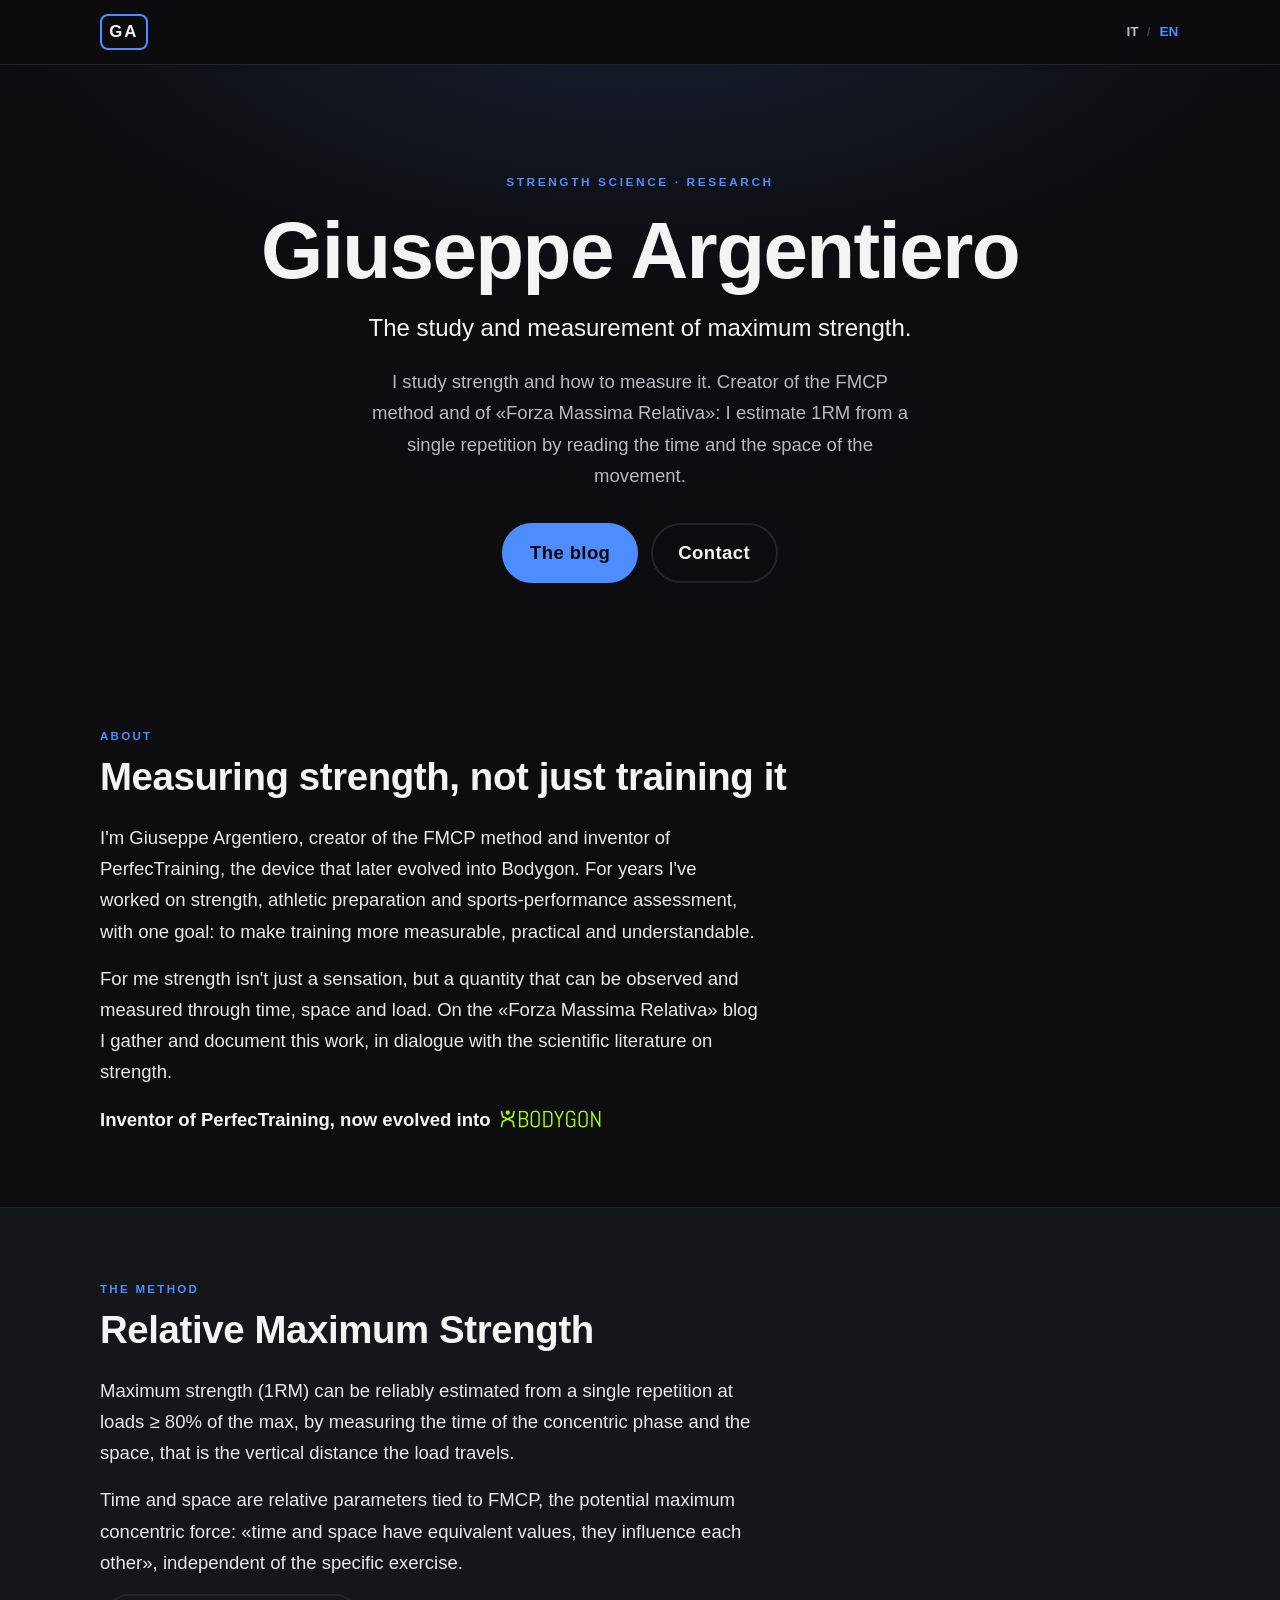
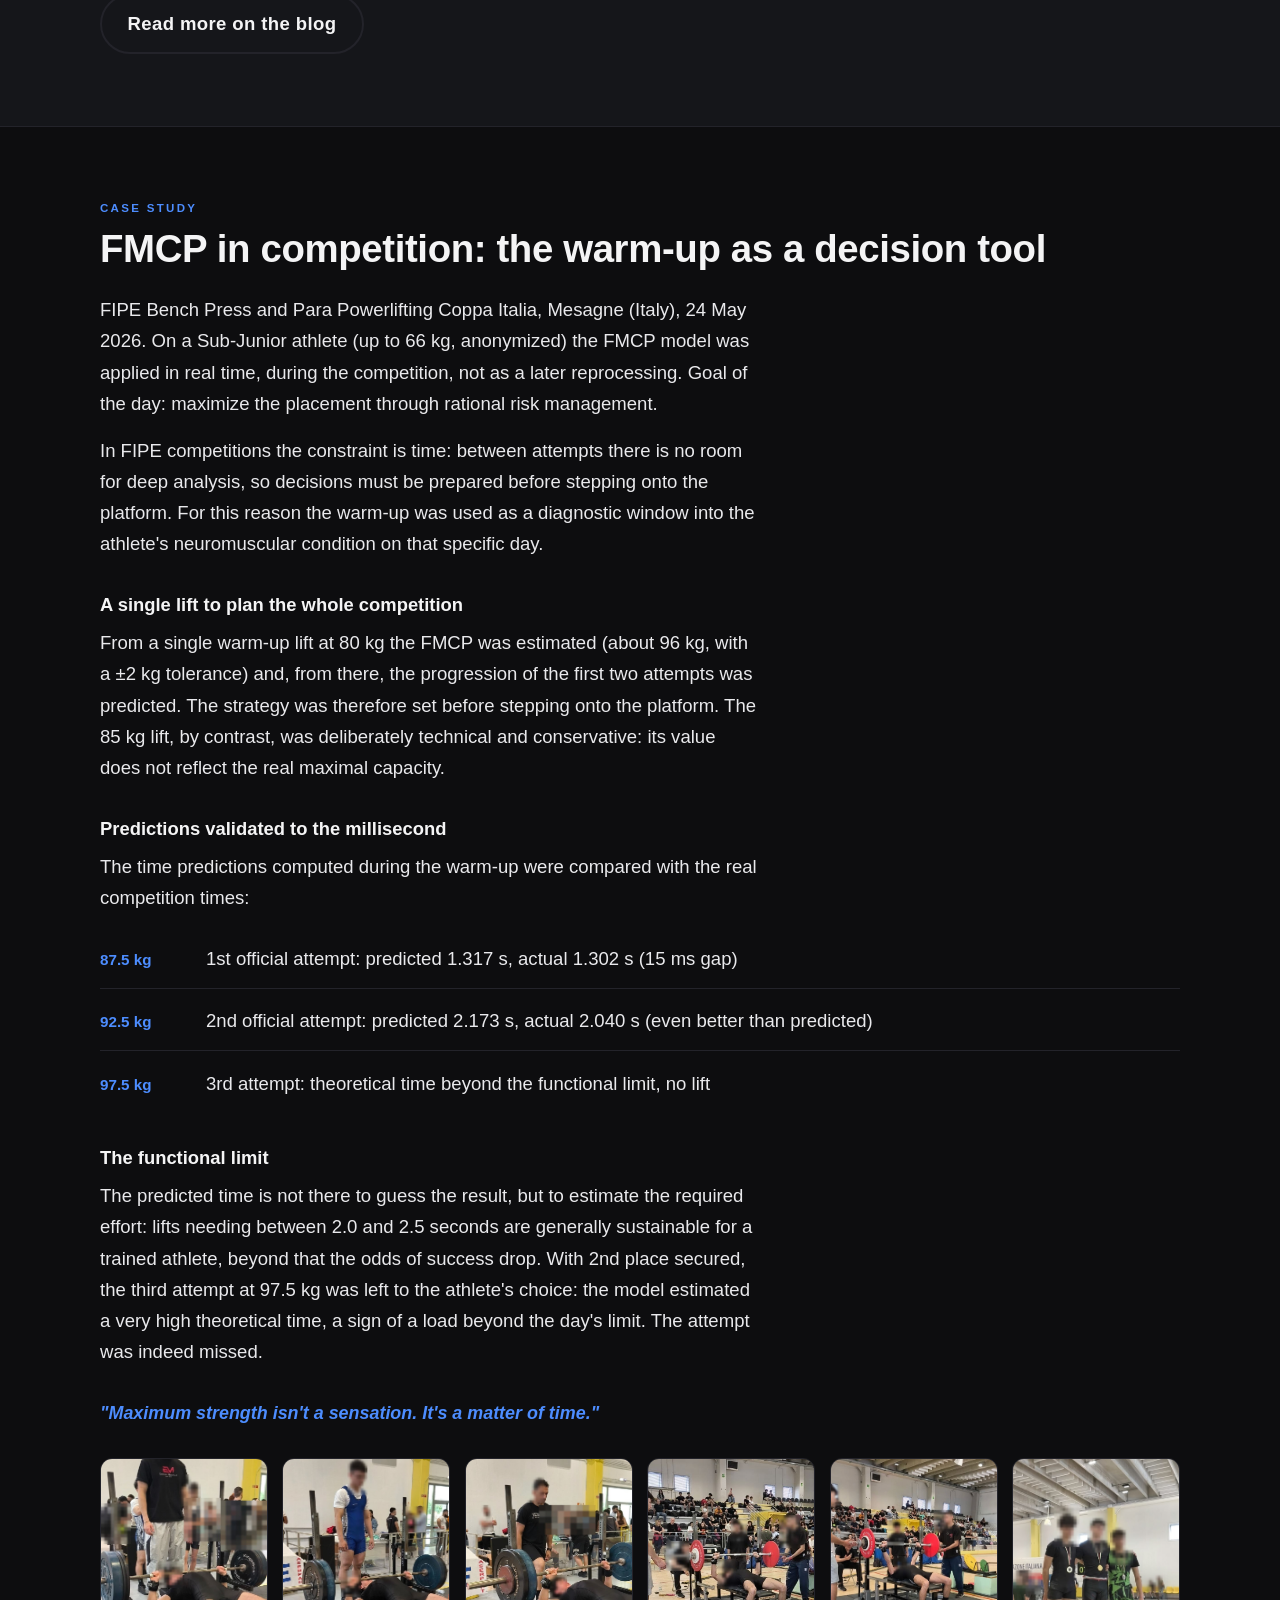
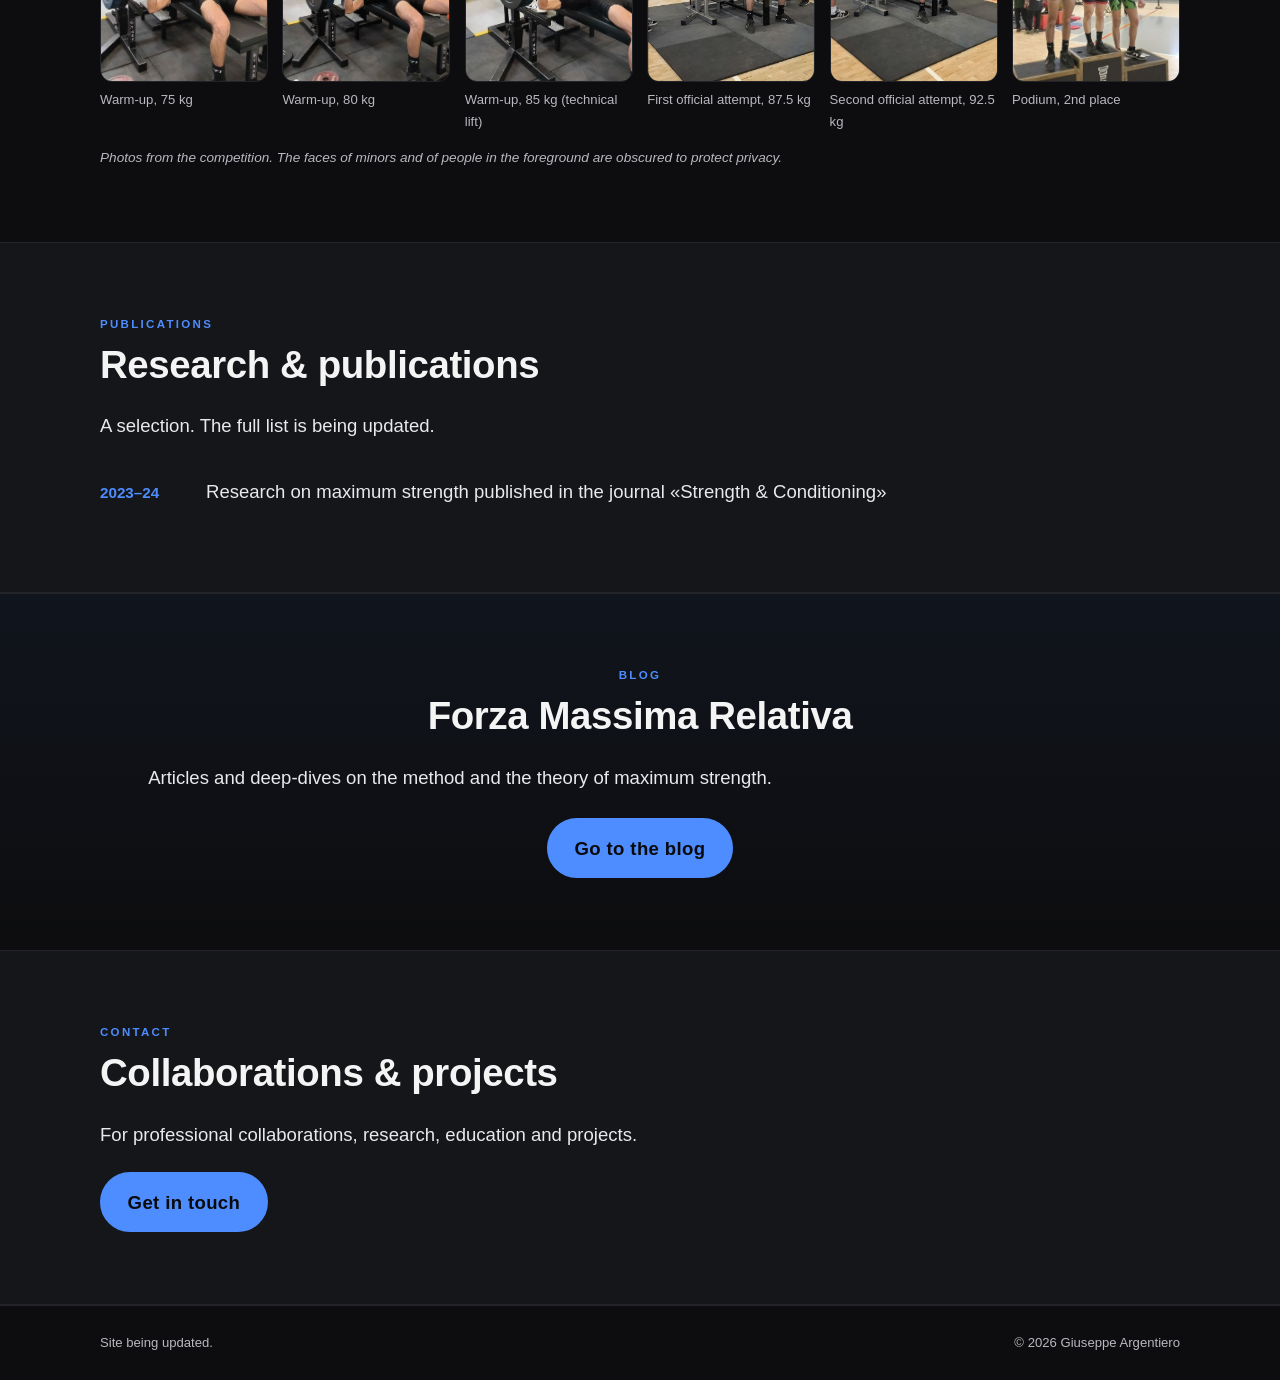
==== index.html @ f00acc61 "Case study: expand text and add full 6-photo gallery (faces blurred)" ====
<!doctype html>
<html lang="it">
  <head>
    <meta charset="utf-8" />
    <meta name="viewport" content="width=device-width, initial-scale=1" />

    <!-- TODO(launch): remove this noindex once the content is final. -->
    <meta name="robots" content="noindex" />

    <title>Giuseppe Argentiero</title>
    <meta name="description" content="" data-i18n-meta="seo.description" />

    <link rel="alternate" hreflang="it" href="./?lang=it" />
    <link rel="alternate" hreflang="en" href="./?lang=en" />
    <link rel="alternate" hreflang="x-default" href="./" />

    <link rel="icon" type="image/svg+xml" href="./favicon.svg" />

    <meta property="og:type" content="website" />
    <meta property="og:title" content="Giuseppe Argentiero" />
    <meta property="og:description" content="" data-i18n-meta="seo.description" />

    <link rel="stylesheet" href="./assets/css/styles.css" />
  </head>
  <body>
    <header class="nav">
      <a class="brand" href="#top" aria-label="Giuseppe Argentiero">GA</a>
      <nav class="lang" aria-label="Language switch">
        <button type="button" data-lang="it">IT</button>
        <span class="lang-sep" aria-hidden="true">/</span>
        <button type="button" data-lang="en">EN</button>
      </nav>
    </header>

    <main id="top">
      <!-- HERO -->
      <section class="hero">
        <p class="eyebrow" data-i18n="hero.eyebrow"></p>
        <h1 class="hero-name" data-i18n="hero.name"></h1>
        <p class="hero-tagline" data-i18n="hero.tagline"></p>
        <p class="hero-intro" data-i18n="hero.intro"></p>
        <div class="cta-row">
          <a class="btn btn-primary" data-link="blog" data-i18n="hero.ctaBlog" href="#" target="_blank" rel="noopener noreferrer"></a>
          <a class="btn btn-ghost" href="#contact" data-i18n="hero.ctaContact"></a>
        </div>
      </section>

      <!-- ABOUT -->
      <section class="section" id="about">
        <p class="kicker" data-i18n="about.kicker"></p>
        <h2 class="section-title" data-i18n="about.title"></h2>
        <div class="about-text">
          <p data-i18n="about.p1"></p>
          <p data-i18n="about.p2"></p>
        </div>
        <p class="about-note">
          <span data-i18n="about.bodygonLink"></span>
          <a class="hl-logo" data-link="bodygon" href="#" target="_blank" rel="noopener noreferrer" aria-label="Bodygon">
            <img src="./assets/img/bodygon-logo.svg" alt="Bodygon" loading="lazy" />
          </a>
        </p>
      </section>

      <!-- METHOD -->
      <section class="section section-alt" id="method">
        <p class="kicker" data-i18n="method.kicker"></p>
        <h2 class="section-title" data-i18n="method.title"></h2>
        <div class="about-text">
          <p data-i18n="method.p1"></p>
          <p data-i18n="method.p2"></p>
        </div>
        <a class="btn btn-ghost" data-link="blog" data-i18n="method.cta" href="#" target="_blank" rel="noopener noreferrer"></a>
      </section>

      <!-- CASE STUDY -->
      <section class="section" id="case">
        <p class="kicker" data-i18n="case.kicker"></p>
        <h2 class="section-title" data-i18n="case.title"></h2>
        <div class="about-text">
          <p data-i18n="case.p1"></p>
          <p data-i18n="case.p2"></p>
        </div>

        <h3 class="case-h" data-i18n="case.h1"></h3>
        <div class="about-text"><p data-i18n="case.p3"></p></div>

        <h3 class="case-h" data-i18n="case.h2"></h3>
        <div class="about-text"><p data-i18n="case.p4"></p></div>
        <ul class="edu-list" id="case-list"></ul>

        <h3 class="case-h" data-i18n="case.h3"></h3>
        <div class="about-text"><p data-i18n="case.p5"></p></div>

        <p class="case-tagline" data-i18n="case.tagline"></p>

        <div class="case-gallery" id="case-gallery"></div>
        <p class="case-photonote" data-i18n="case.photoNote"></p>
      </section>

      <!-- PUBLICATIONS (hidden until items exist) -->
      <section class="section section-alt" id="publications">
        <p class="kicker" data-i18n="publications.kicker"></p>
        <h2 class="section-title" data-i18n="publications.title"></h2>
        <p class="books-intro" data-i18n="publications.intro"></p>
        <ul class="edu-list" id="publications-list"></ul>
      </section>

      <!-- BLOG -->
      <section class="section book-band" id="blog">
        <p class="kicker" data-i18n="blog.kicker"></p>
        <h2 class="section-title" data-i18n="blog.title"></h2>
        <p class="book-text" data-i18n="blog.text"></p>
        <a class="btn btn-primary" data-link="blog" data-i18n="blog.cta" href="#" target="_blank" rel="noopener noreferrer"></a>
      </section>

      <!-- CONTACT -->
      <section class="section section-alt" id="contact">
        <p class="kicker" data-i18n="contact.kicker"></p>
        <h2 class="section-title" data-i18n="contact.title"></h2>
        <p class="contact-text" data-i18n="contact.text"></p>
        <a class="btn btn-primary" id="contact-email" href="#" data-i18n="contact.emailLabel"></a>
      </section>
    </main>

    <footer class="footer">
      <span class="footer-note" data-i18n="footer.note"></span>
      <span class="footer-copy">© <span id="year"></span> Giuseppe Argentiero</span>
    </footer>

    <script src="./assets/js/content.js"></script>
    <script src="./assets/js/main.js"></script>
  </body>
</html>
---- assets/css/styles.css ----
/* Giuseppe Argentiero — one-page site.
   Dark "strength science" theme + azure accent (#4d8dff). System fonts (no external calls). */

:root {
  --bg: #0d0d0f;
  --bg-soft: #15161a;
  --fg: #f4f4f5;
  --muted: #b8b8c0;
  --line: #23232a;
  --accent: #4d8dff; /* azure */
  --accent-fg: #0a0a0c; /* dark text on the accent (readable) */
  --accent-dim: #3a78e6;
  --maxw: 1080px;
  /* One shared horizontal gutter so every full-width block (nav, sections,
     footer) lines its content up on the same left/right edge. */
  --gutter: max(clamp(1rem, 5vw, 3rem), calc((100% - var(--maxw)) / 2));
  --font: -apple-system, BlinkMacSystemFont, "Segoe UI", Roboto, Helvetica, Arial, sans-serif;
}

* { box-sizing: border-box; }
html { scroll-behavior: smooth; }
html, body { margin: 0; padding: 0; }

body {
  background: var(--bg);
  color: var(--fg);
  font-family: var(--font);
  font-size: clamp(1.04rem, 1rem + 0.2vw, 1.16rem);
  line-height: 1.68;
  -webkit-font-smoothing: antialiased;
}

img, video { max-width: 100%; height: auto; display: block; }
a { color: inherit; }

/* ---- Nav ---- */
.nav {
  position: sticky;
  top: 0;
  z-index: 10;
  display: flex;
  align-items: center;
  justify-content: space-between;
  padding: 0.9rem var(--gutter);
  background: rgba(13, 13, 15, 0.8);
  backdrop-filter: blur(8px);
  border-bottom: 1px solid var(--line);
}
.brand {
  font-weight: 800;
  letter-spacing: 0.12em;
  font-size: 1.05rem;
  text-decoration: none;
  border: 2px solid var(--accent);
  border-radius: 8px;
  padding: 0.1rem 0.45rem;
}
.lang { display: flex; align-items: center; gap: 0.4rem; font-size: 0.85rem; font-weight: 700; letter-spacing: 0.08em; }
.lang button { background: none; border: none; color: var(--muted); cursor: pointer; font: inherit; padding: 0.2rem 0.1rem; transition: color 0.15s ease; }
.lang button:hover { color: var(--fg); }
.lang button.is-active { color: var(--accent); }
.lang-sep { color: #3a3a42; }

/* ---- Hero ---- */
.hero {
  padding: clamp(3rem, 12vh, 7rem) var(--gutter) clamp(2.5rem, 8vh, 5rem);
  text-align: center;
  background:
    radial-gradient(1100px 520px at 50% -15%, rgba(77, 141, 255, 0.14), transparent 60%);
}
.hero-portrait {
  width: clamp(120px, 18vw, 168px);
  aspect-ratio: 1 / 1;
  border-radius: 50%;
  object-fit: cover;
  object-position: center top;
  border: 3px solid var(--accent);
  margin: 0 auto 1.6rem;
  display: block;
  box-shadow: 0 10px 30px rgba(0, 0, 0, 0.5);
}

.eyebrow {
  text-transform: uppercase;
  letter-spacing: 0.22em;
  font-size: 0.74rem;
  font-weight: 700;
  color: var(--accent);
  margin: 0 0 1rem;
}
.hero-name {
  /* NOTE: not uppercase — the name must read "Giuseppe Argentiero". */
  font-size: clamp(2.4rem, 8vw, 5rem);
  line-height: 1.04;
  letter-spacing: -0.02em;
  font-weight: 800;
  margin: 0;
}
.hero-tagline { font-size: clamp(1.1rem, 2.6vw, 1.5rem); margin: 1rem 0 0; }
.hero-intro { color: var(--muted); max-width: 52ch; margin: 1.1rem auto 0; }

/* ---- Buttons ---- */
.cta-row { margin-top: 2rem; display: flex; gap: 0.8rem; justify-content: center; flex-wrap: wrap; }
.btn {
  display: inline-block;
  text-decoration: none;
  font-weight: 700;
  letter-spacing: 0.02em;
  padding: 0.78rem 1.6rem;
  border-radius: 999px;
  transition: transform 0.12s ease, background 0.15s ease, border-color 0.15s ease, color 0.15s ease;
}
.btn:active { transform: translateY(1px); }
.btn-primary { background: var(--accent); color: var(--accent-fg); border: 2px solid var(--accent); }
.btn-primary:hover { background: var(--accent-dim); border-color: var(--accent-dim); }
.btn-ghost { border: 2px solid var(--line); color: var(--fg); }
.btn-ghost:hover { border-color: var(--accent); color: var(--accent); }

/* ---- Sections ---- */
.section {
  padding: clamp(2.5rem, 8vh, 5rem) var(--gutter);
}
.section-alt { background: var(--bg-soft); border-top: 1px solid var(--line); border-bottom: 1px solid var(--line); }
.kicker { text-transform: uppercase; letter-spacing: 0.2em; font-size: 0.72rem; font-weight: 700; color: var(--accent); margin: 0 0 0.6rem; }
.section-title { font-size: clamp(1.6rem, 4vw, 2.4rem); line-height: 1.1; margin: 0 0 1.5rem; font-weight: 800; letter-spacing: -0.01em; }

/* Text blocks (about, method) */
.about-text { max-width: 64ch; }
.about-text p { margin: 0 0 1rem; color: #e9e9ec; }
.about-note { margin: 0.9rem 0 0; display: flex; flex-wrap: wrap; align-items: center; gap: 0.55rem; font-weight: 700; }
.hl-logo { display: inline-flex; align-items: center; line-height: 0; transition: transform 0.15s ease; }
.hl-logo:hover { transform: translateY(-1px); }
.hl-logo img { height: 20px; width: auto; display: block; }

/* Cards (reserved for future sections) */
.cards { display: grid; grid-template-columns: repeat(auto-fit, minmax(220px, 1fr)); gap: 1rem; }
.card { background: var(--bg); border: 1px solid var(--line); border-radius: 14px; padding: 1.3rem; transition: border-color 0.15s ease, transform 0.15s ease; }
.card:hover { border-color: var(--accent); transform: translateY(-2px); }
.card h3 { margin: 0 0 0.5rem; font-size: 1.05rem; }
.card p { margin: 0; color: #d2d2d8; font-size: 1rem; }

/* Blog band */
.book-band { max-width: none; background: linear-gradient(180deg, rgba(77,141,255,0.06), transparent); border-top: 1px solid var(--line); text-align: center; }
.book-band > * { max-width: 720px; margin-left: auto; margin-right: auto; }
.book-text { color: #e9e9ec; margin: 0 0 1.6rem; }

/* Education / publications timeline */
.edu-list { list-style: none; margin: 0; padding: 0; display: grid; gap: 0.2rem; }
.edu-list li { display: grid; grid-template-columns: 90px 1fr; gap: 1rem; align-items: baseline; padding: 0.85rem 0; border-bottom: 1px solid var(--line); }
.edu-list li:last-child { border-bottom: none; }
.edu-year { color: var(--accent); font-weight: 800; font-size: 0.95rem; }
.edu-label { color: #e9e9ec; }
@media (max-width: 520px) {
  .edu-list li { grid-template-columns: 1fr; gap: 0.15rem; }
}

/* Bullet list (reserved) */
.bullet-list { list-style: none; margin: 0; padding: 0; display: grid; gap: 0.7rem; max-width: 760px; }
.bullet-list li { position: relative; padding-left: 1.4rem; color: #e9e9ec; }
.bullet-list li::before { content: ""; position: absolute; left: 0; top: 0.62em; width: 8px; height: 8px; border-radius: 2px; background: var(--accent); }

/* Chips (reserved) */
.chip-list { list-style: none; margin: 0; padding: 0; display: flex; flex-wrap: wrap; gap: 0.6rem; }
.chip-list li { background: var(--bg); border: 1px solid var(--line); border-radius: 999px; padding: 0.5rem 1.1rem; font-weight: 600; font-size: 0.95rem; }

.books-intro { color: #e9e9ec; margin: 0 0 1.3rem; }

/* Case-study headings, tagline, gallery */
.case-h { font-size: 1.15rem; font-weight: 800; margin: 1.9rem 0 0.4rem; color: var(--fg); }
.case-tagline { margin: 1.9rem 0 0; font-size: 1.12rem; font-weight: 700; font-style: italic; color: var(--accent); }
#case-list { margin-top: 0.6rem; }
.case-gallery { margin: 1.9rem 0 0; display: grid; grid-template-columns: repeat(auto-fill, minmax(150px, 1fr)); gap: 0.9rem; }
.case-gallery figure { margin: 0; }
.case-gallery img { width: 100%; aspect-ratio: 3 / 4; object-fit: cover; border-radius: 12px; border: 1px solid var(--line); background: #000; }
.case-gallery figcaption { color: var(--muted); font-size: 0.82rem; margin-top: 0.4rem; }
.case-photonote { color: var(--muted); font-size: 0.85rem; font-style: italic; margin: 0.9rem 0 0; }

/* Inline highlight link */
.hl-link { color: var(--accent); text-decoration: none; font-weight: 700; white-space: nowrap; }
.hl-link:hover { text-decoration: underline; }

/* Contact */
.contact-text { color: #e9e9ec; margin: 0 0 1.4rem; }
.contact-where { color: var(--muted); margin: 0 0 1.4rem; }

/* Footer */
.footer {
  display: flex; align-items: center; justify-content: space-between; gap: 0.5rem 1.5rem; flex-wrap: wrap;
  padding: 1.6rem var(--gutter);
  color: var(--muted); font-size: 0.82rem; border-top: 1px solid var(--line);
}
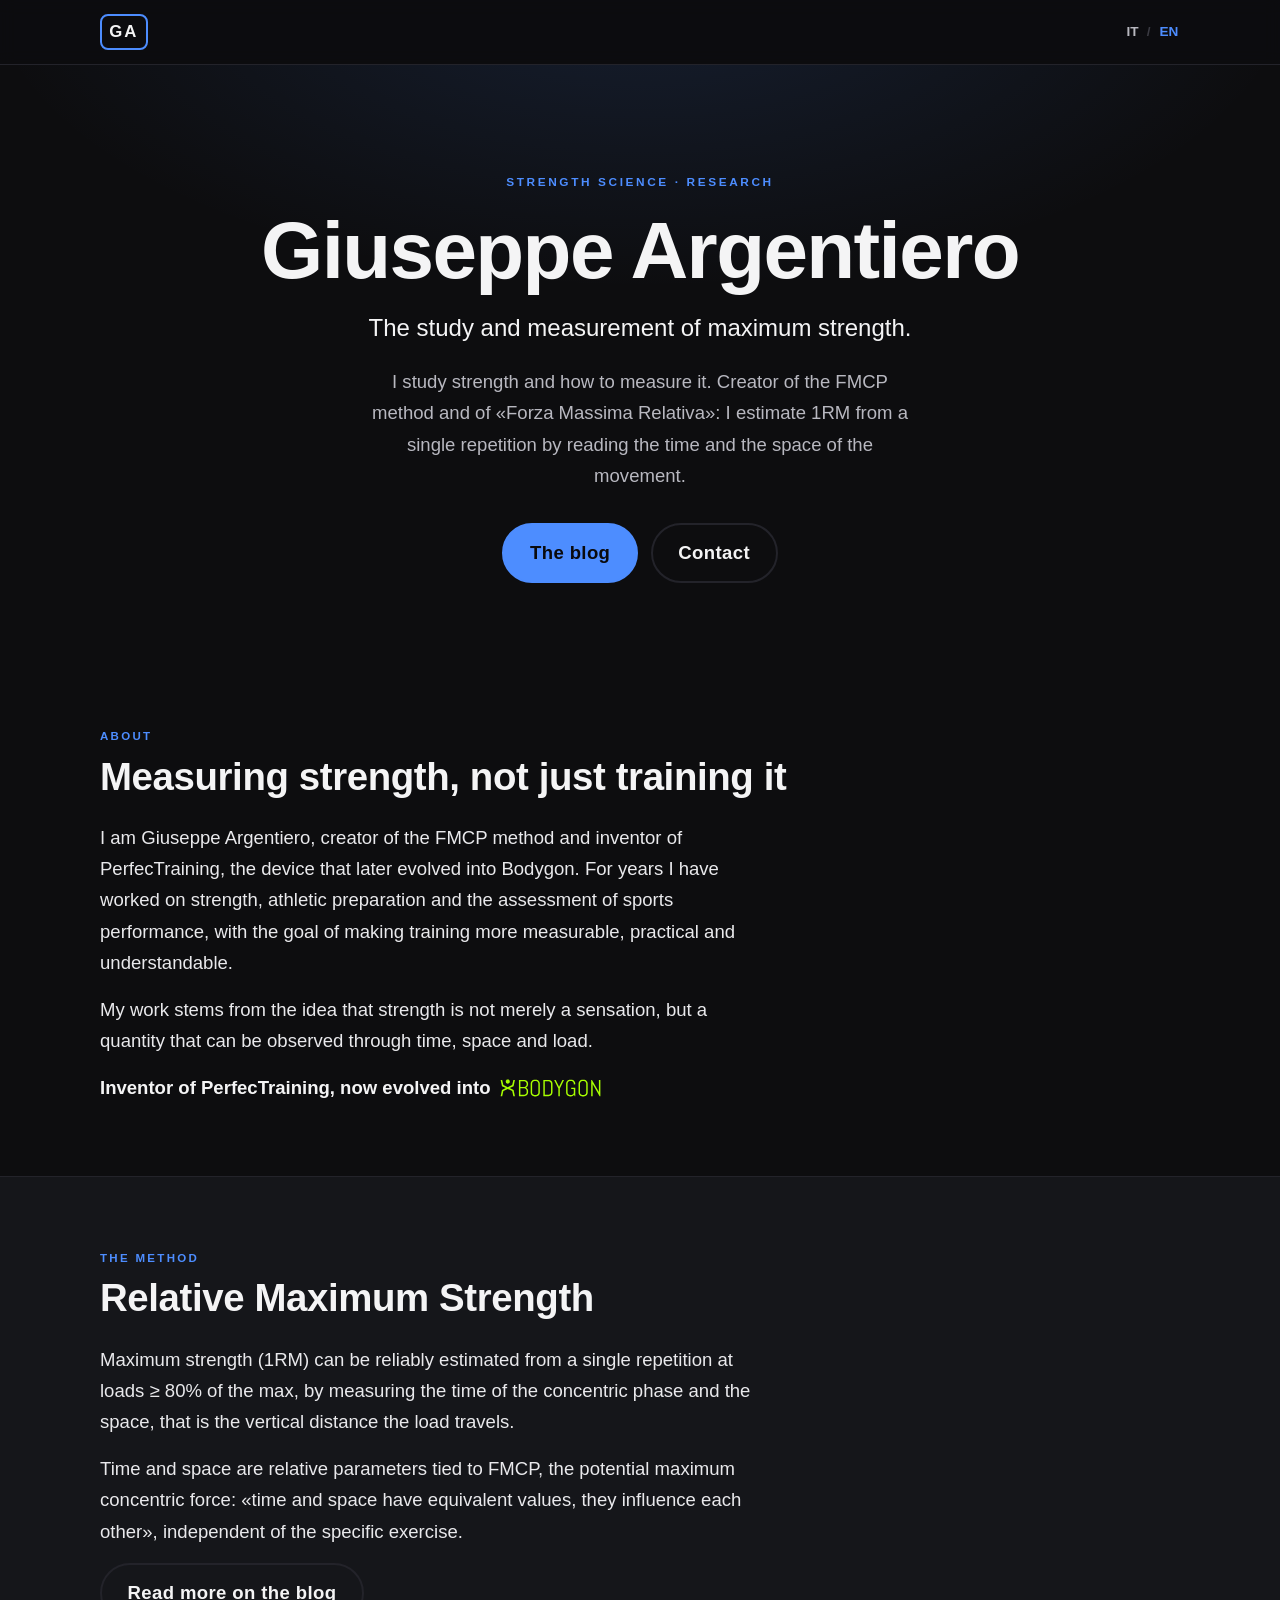
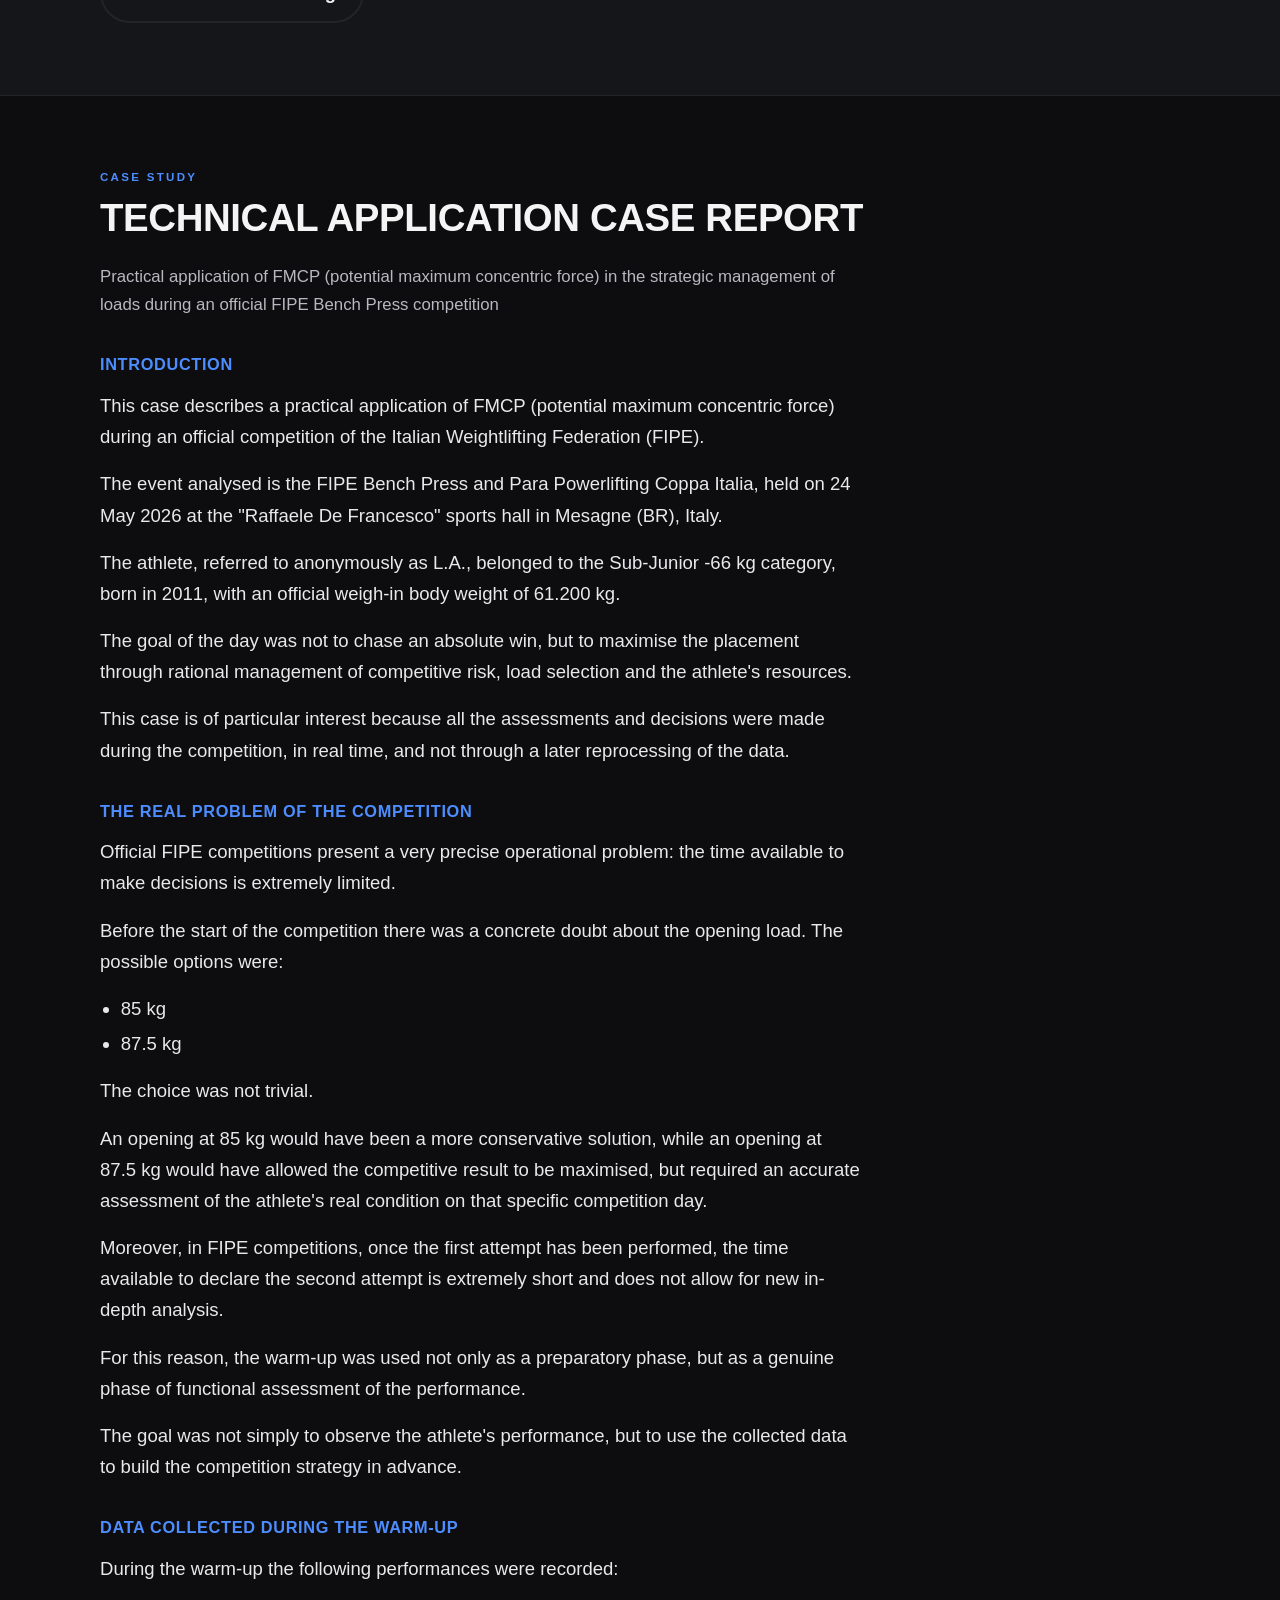
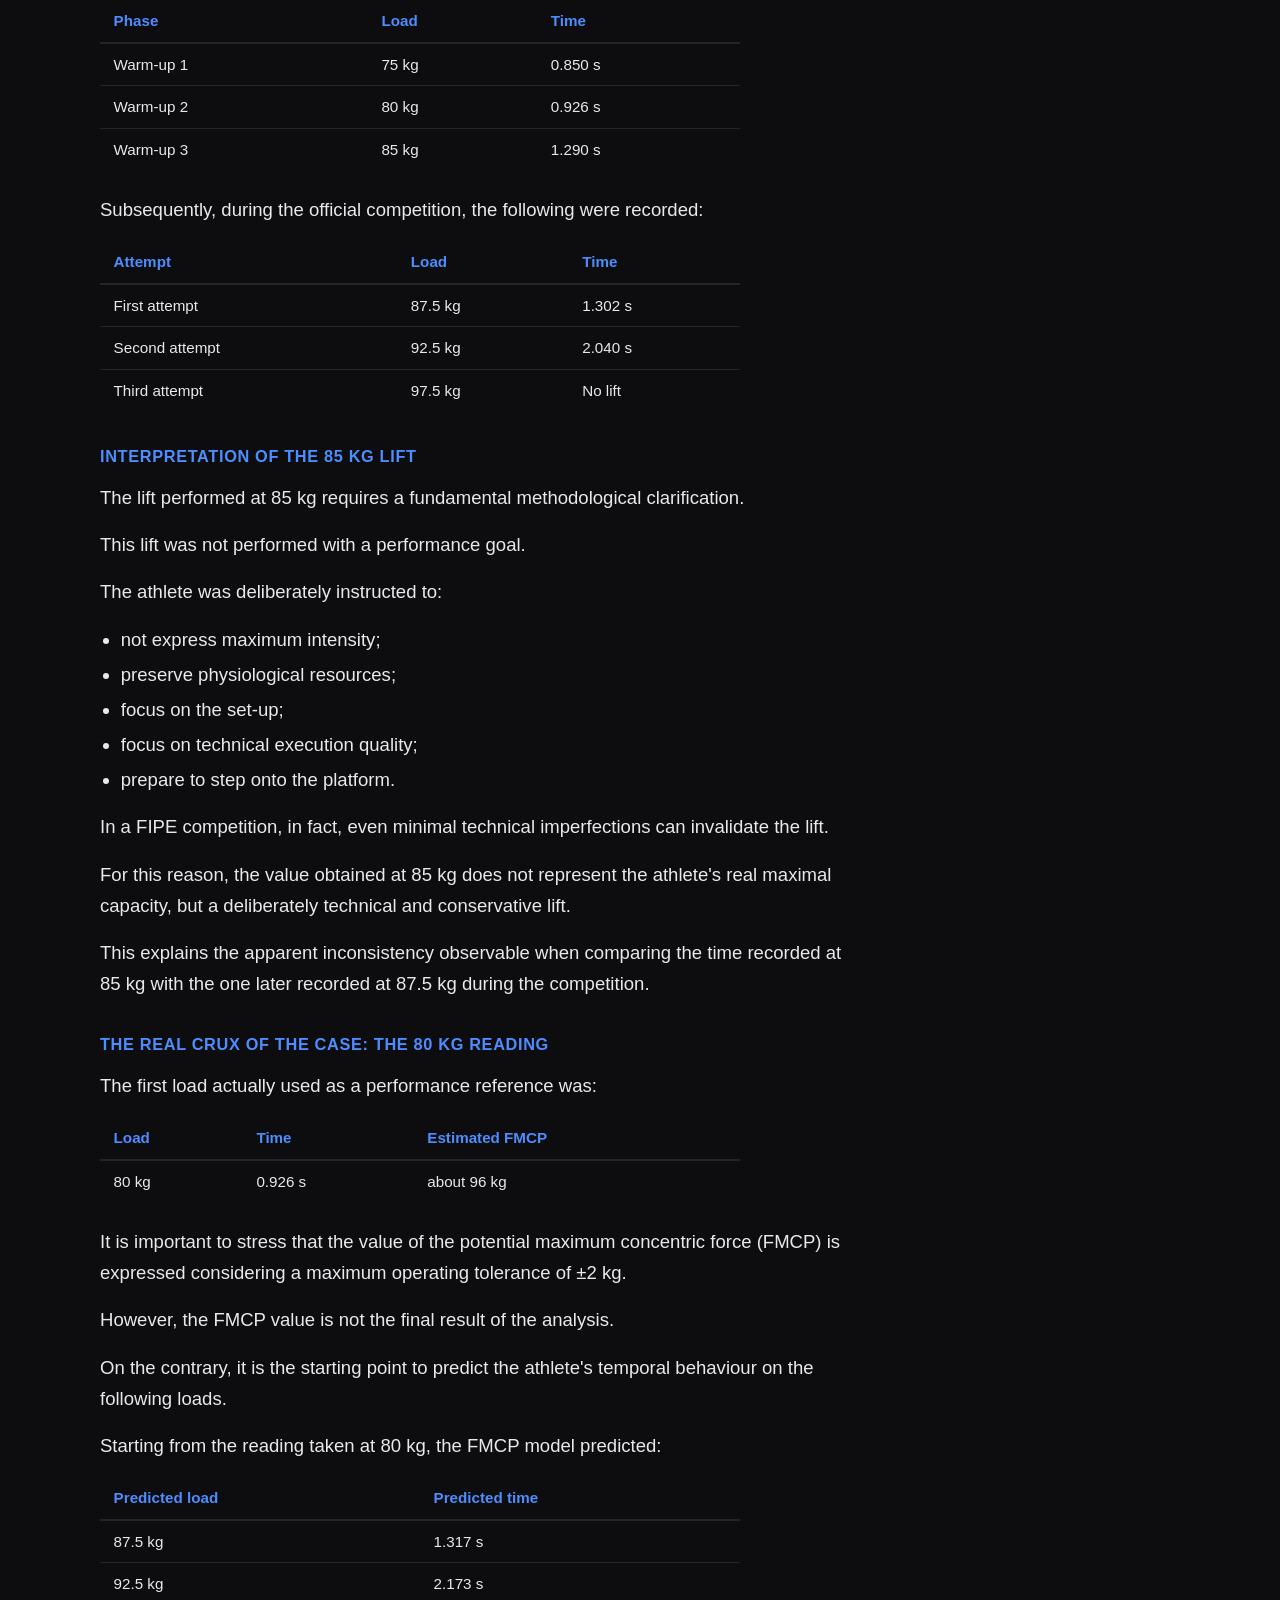
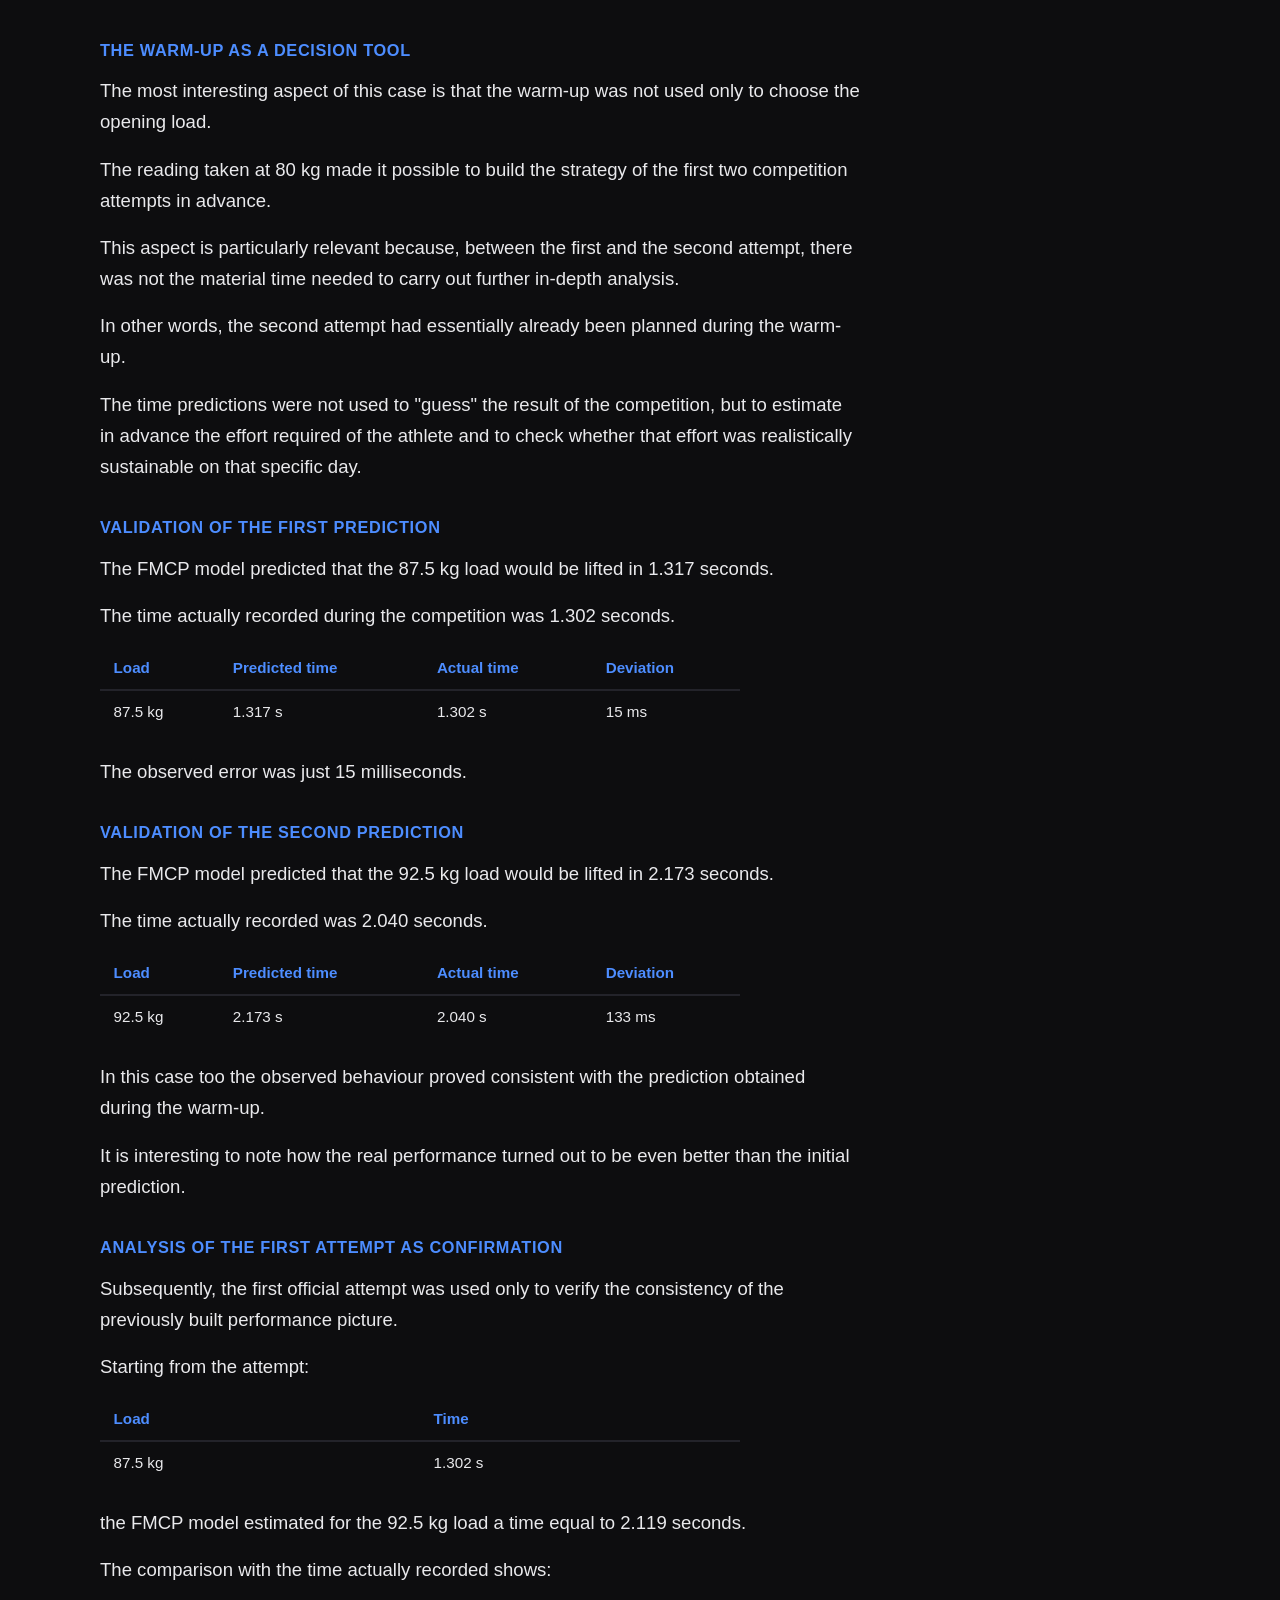
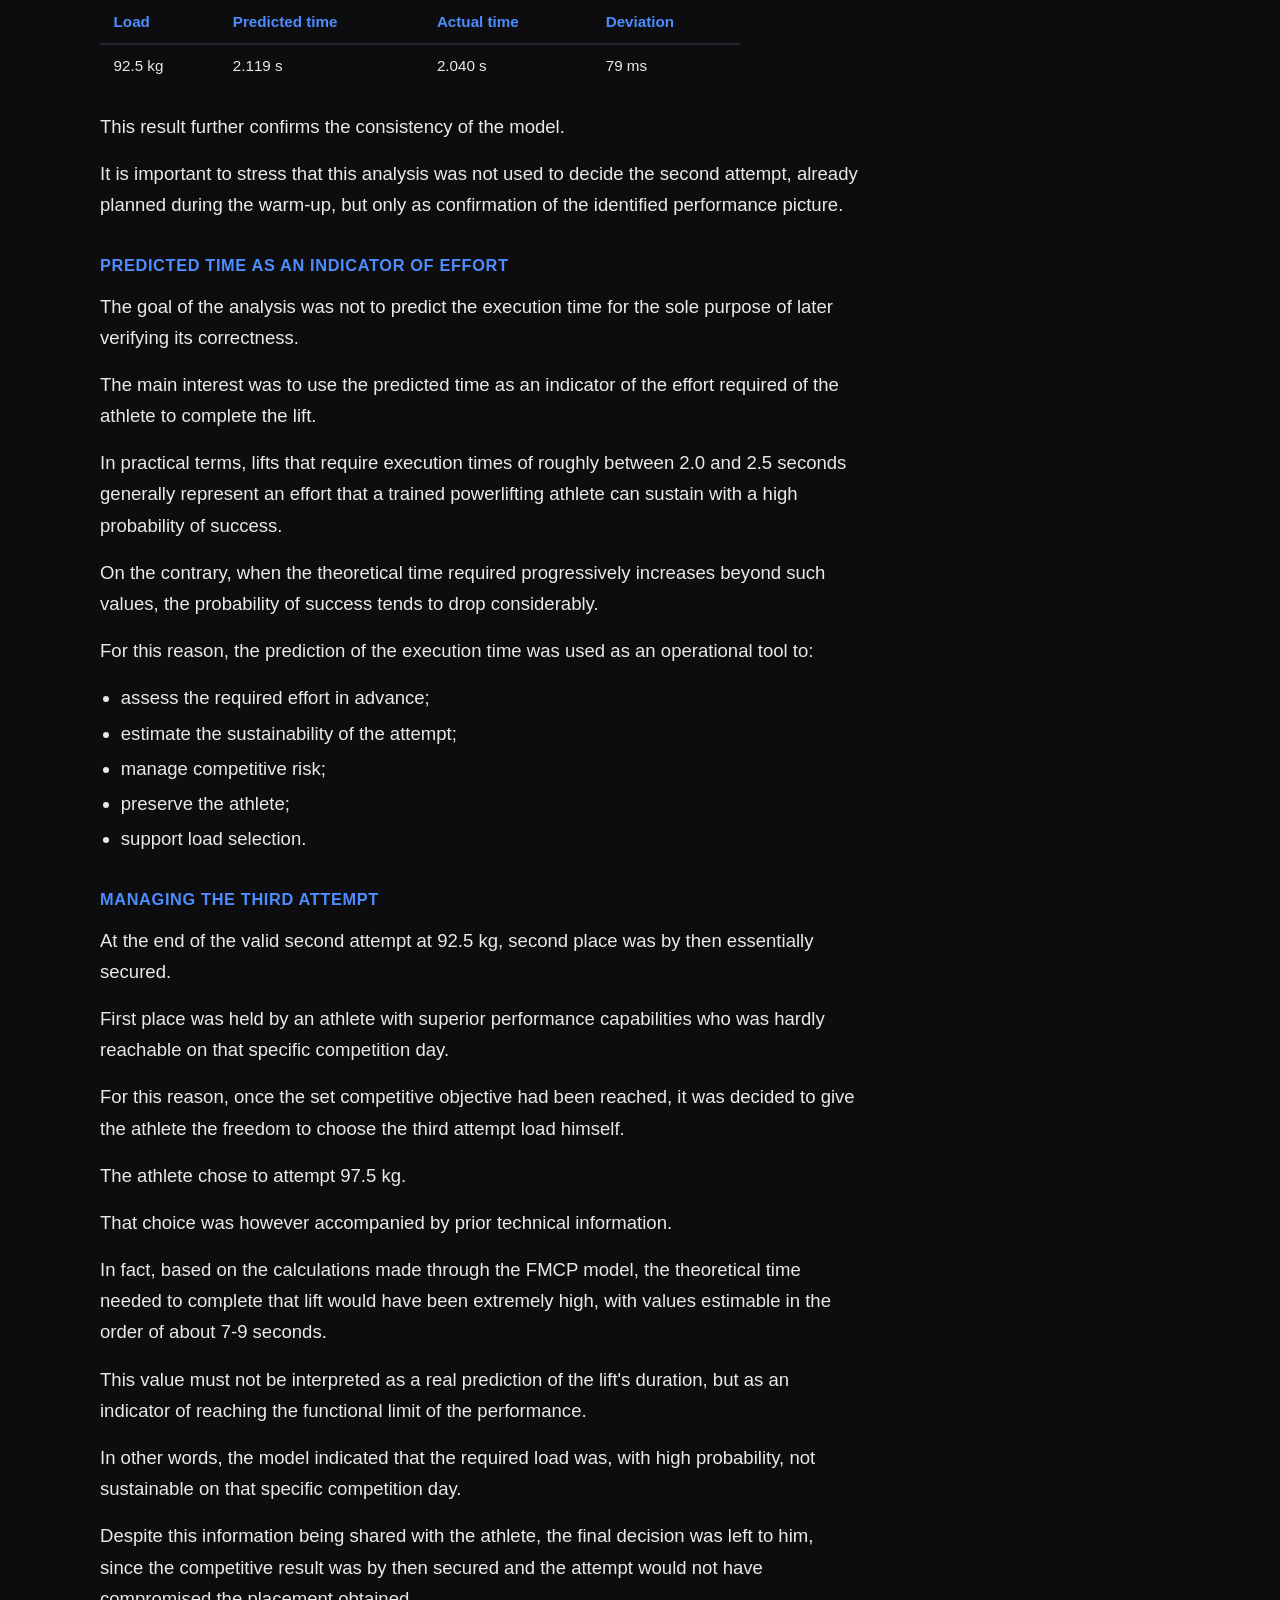
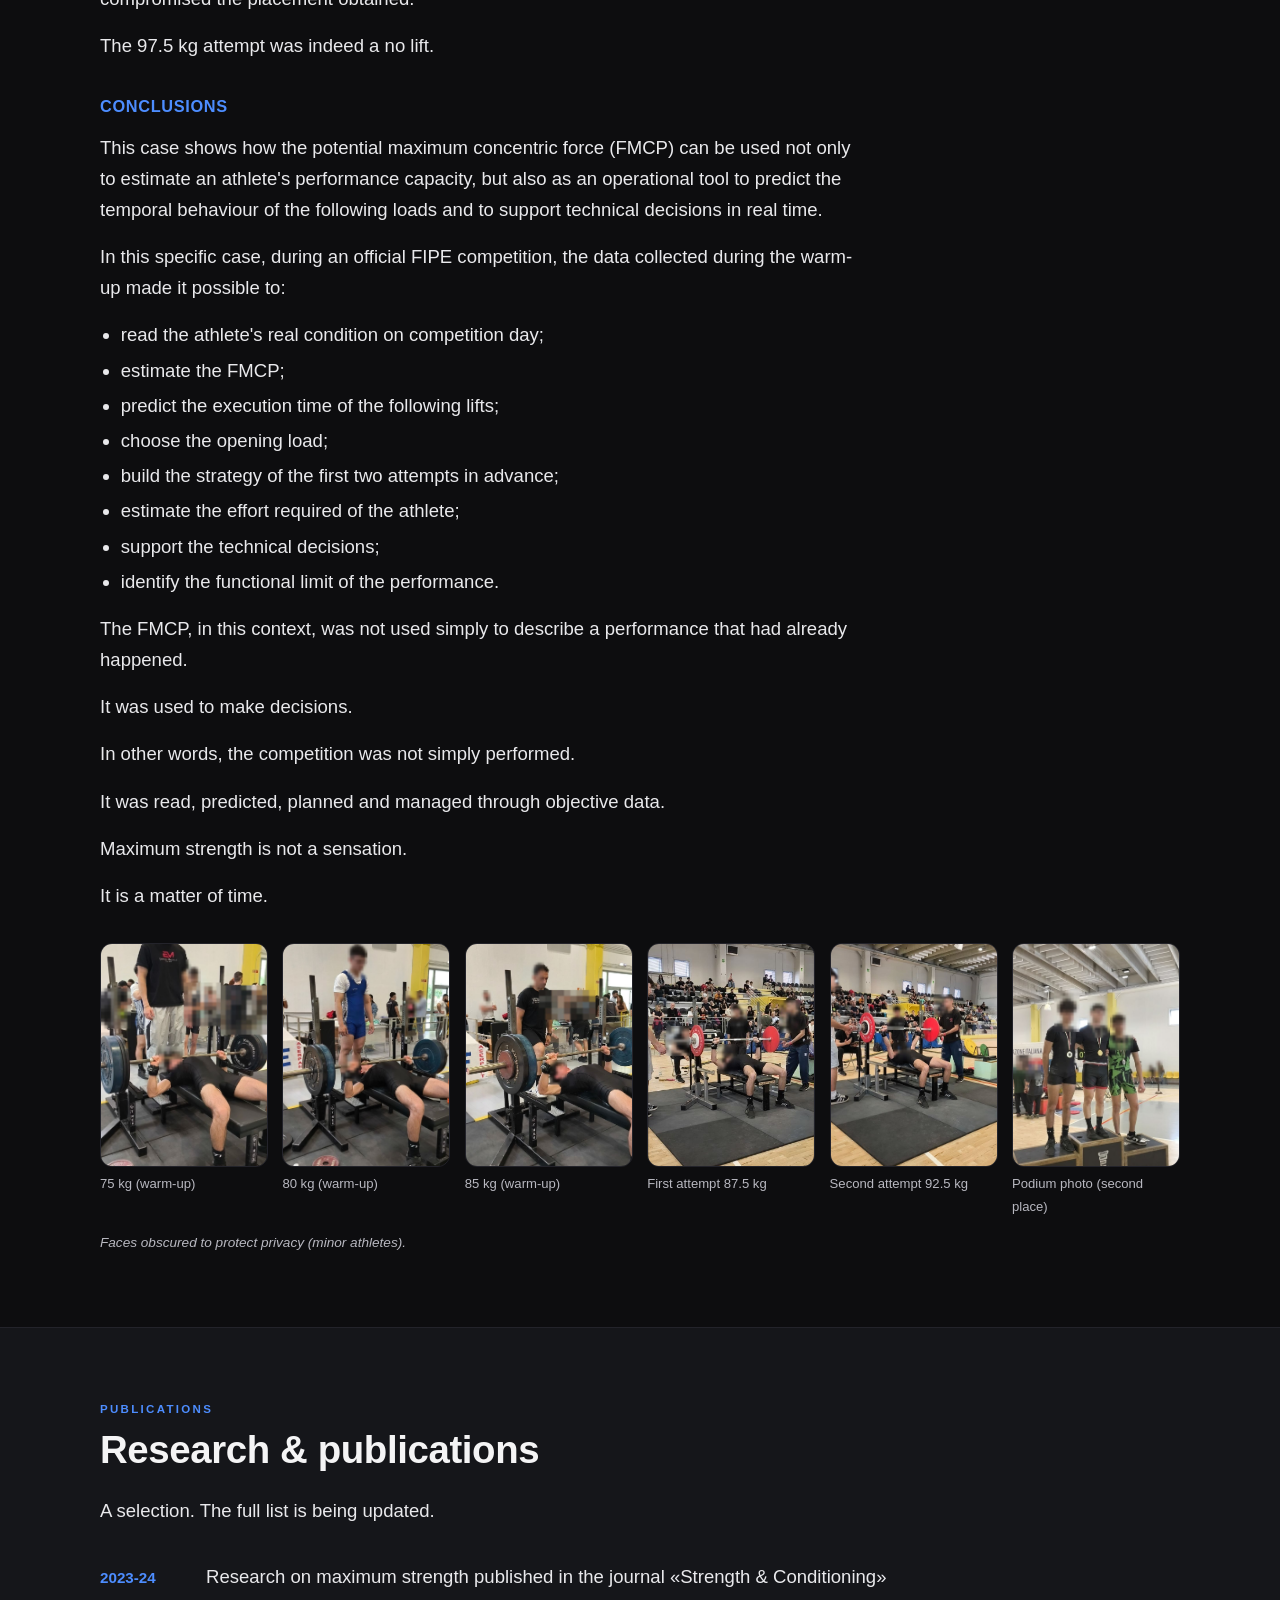
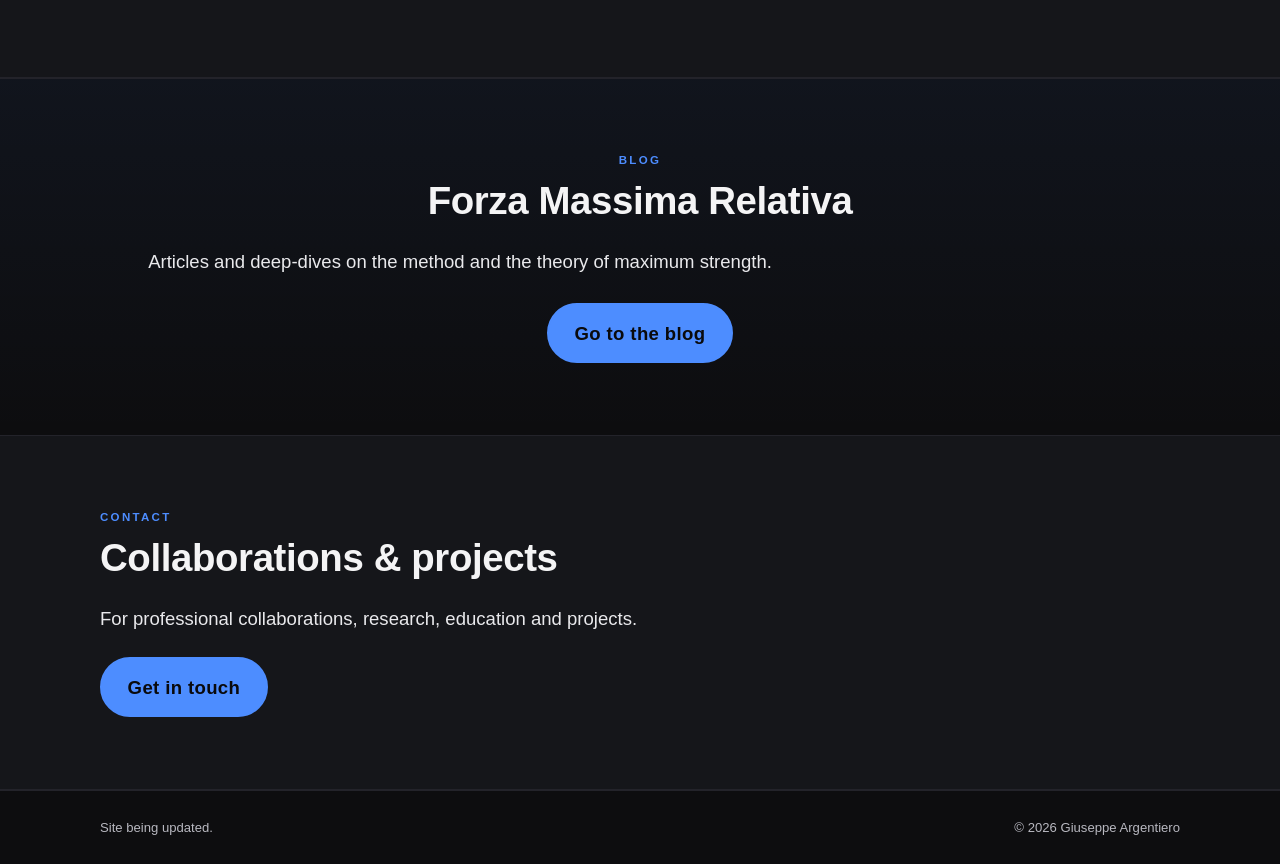
==== commit 6e0f37d9: "Case study: load Giuseppe's report verbatim (v2), render as article with tables; verbatim bio and ca" ====
--- a/index.html
+++ b/index.html
@@ -72,27 +72,12 @@
         <a class="btn btn-ghost" data-link="blog" data-i18n="method.cta" href="#" target="_blank" rel="noopener noreferrer"></a>
       </section>
 
-      <!-- CASE STUDY -->
+      <!-- CASE STUDY (Giuseppe's verbatim case report, rendered from content.js) -->
       <section class="section" id="case">
         <p class="kicker" data-i18n="case.kicker"></p>
         <h2 class="section-title" data-i18n="case.title"></h2>
-        <div class="about-text">
-          <p data-i18n="case.p1"></p>
-          <p data-i18n="case.p2"></p>
-        </div>
-
-        <h3 class="case-h" data-i18n="case.h1"></h3>
-        <div class="about-text"><p data-i18n="case.p3"></p></div>
-
-        <h3 class="case-h" data-i18n="case.h2"></h3>
-        <div class="about-text"><p data-i18n="case.p4"></p></div>
-        <ul class="edu-list" id="case-list"></ul>
-
-        <h3 class="case-h" data-i18n="case.h3"></h3>
-        <div class="about-text"><p data-i18n="case.p5"></p></div>
-
-        <p class="case-tagline" data-i18n="case.tagline"></p>
-
+        <p class="case-subtitle" data-i18n="case.subtitle"></p>
+        <div class="case-article" id="case-article"></div>
         <div class="case-gallery" id="case-gallery"></div>
         <p class="case-photonote" data-i18n="case.photoNote"></p>
       </section>
--- a/assets/css/styles.css
+++ b/assets/css/styles.css
@@ -1,5 +1,5 @@
-/* Giuseppe Argentiero — one-page site.
-   Dark "strength science" theme + azure accent (#4d8dff). System fonts (no external calls). */
+/* Giuseppe Argentiero, one-page site.
+   Dark "strength science" theme, azure accent (#4d8dff). System fonts (no external calls). */
 
 :root {
   --bg: #0d0d0f;
@@ -89,7 +89,7 @@
   margin: 0 0 1rem;
 }
 .hero-name {
-  /* NOTE: not uppercase — the name must read "Giuseppe Argentiero". */
+  /* NOTE: not uppercase, the name must read "Giuseppe Argentiero". */
   font-size: clamp(2.4rem, 8vw, 5rem);
   line-height: 1.04;
   letter-spacing: -0.02em;
@@ -165,11 +165,19 @@
 
 .books-intro { color: #e9e9ec; margin: 0 0 1.3rem; }
 
-/* Case-study headings, tagline, gallery */
-.case-h { font-size: 1.15rem; font-weight: 800; margin: 1.9rem 0 0.4rem; color: var(--fg); }
-.case-tagline { margin: 1.9rem 0 0; font-size: 1.12rem; font-weight: 700; font-style: italic; color: var(--accent); }
-#case-list { margin-top: 0.6rem; }
-.case-gallery { margin: 1.9rem 0 0; display: grid; grid-template-columns: repeat(auto-fill, minmax(150px, 1fr)); gap: 0.9rem; }
+/* Case-study (Giuseppe's verbatim report) */
+.case-subtitle { color: var(--muted); font-size: 1.05rem; margin: 0 0 1.6rem; max-width: 760px; }
+.case-article { max-width: 760px; }
+.case-article p { margin: 0 0 1rem; color: #e9e9ec; }
+.case-h { font-size: 1.02rem; font-weight: 800; letter-spacing: 0.04em; text-transform: uppercase; margin: 2rem 0 0.7rem; color: var(--accent); }
+.case-ul { margin: 0 0 1rem; padding-left: 1.3rem; color: #e9e9ec; }
+.case-ul li { margin: 0.25rem 0; }
+.case-table { border-collapse: collapse; width: 100%; max-width: 640px; margin: 0.3rem 0 1.5rem; font-size: 0.95rem; }
+.case-table th, .case-table td { text-align: left; padding: 0.5rem 0.85rem; border-bottom: 1px solid var(--line); }
+.case-table thead th { color: var(--accent); font-weight: 800; border-bottom: 2px solid var(--line); }
+.case-table td { color: #e9e9ec; }
+.case-table tbody tr:last-child td { border-bottom: none; }
+.case-gallery { margin: 2rem 0 0; display: grid; grid-template-columns: repeat(auto-fill, minmax(150px, 1fr)); gap: 0.9rem; }
 .case-gallery figure { margin: 0; }
 .case-gallery img { width: 100%; aspect-ratio: 3 / 4; object-fit: cover; border-radius: 12px; border: 1px solid var(--line); background: #000; }
 .case-gallery figcaption { color: var(--muted); font-size: 0.82rem; margin-top: 0.4rem; }
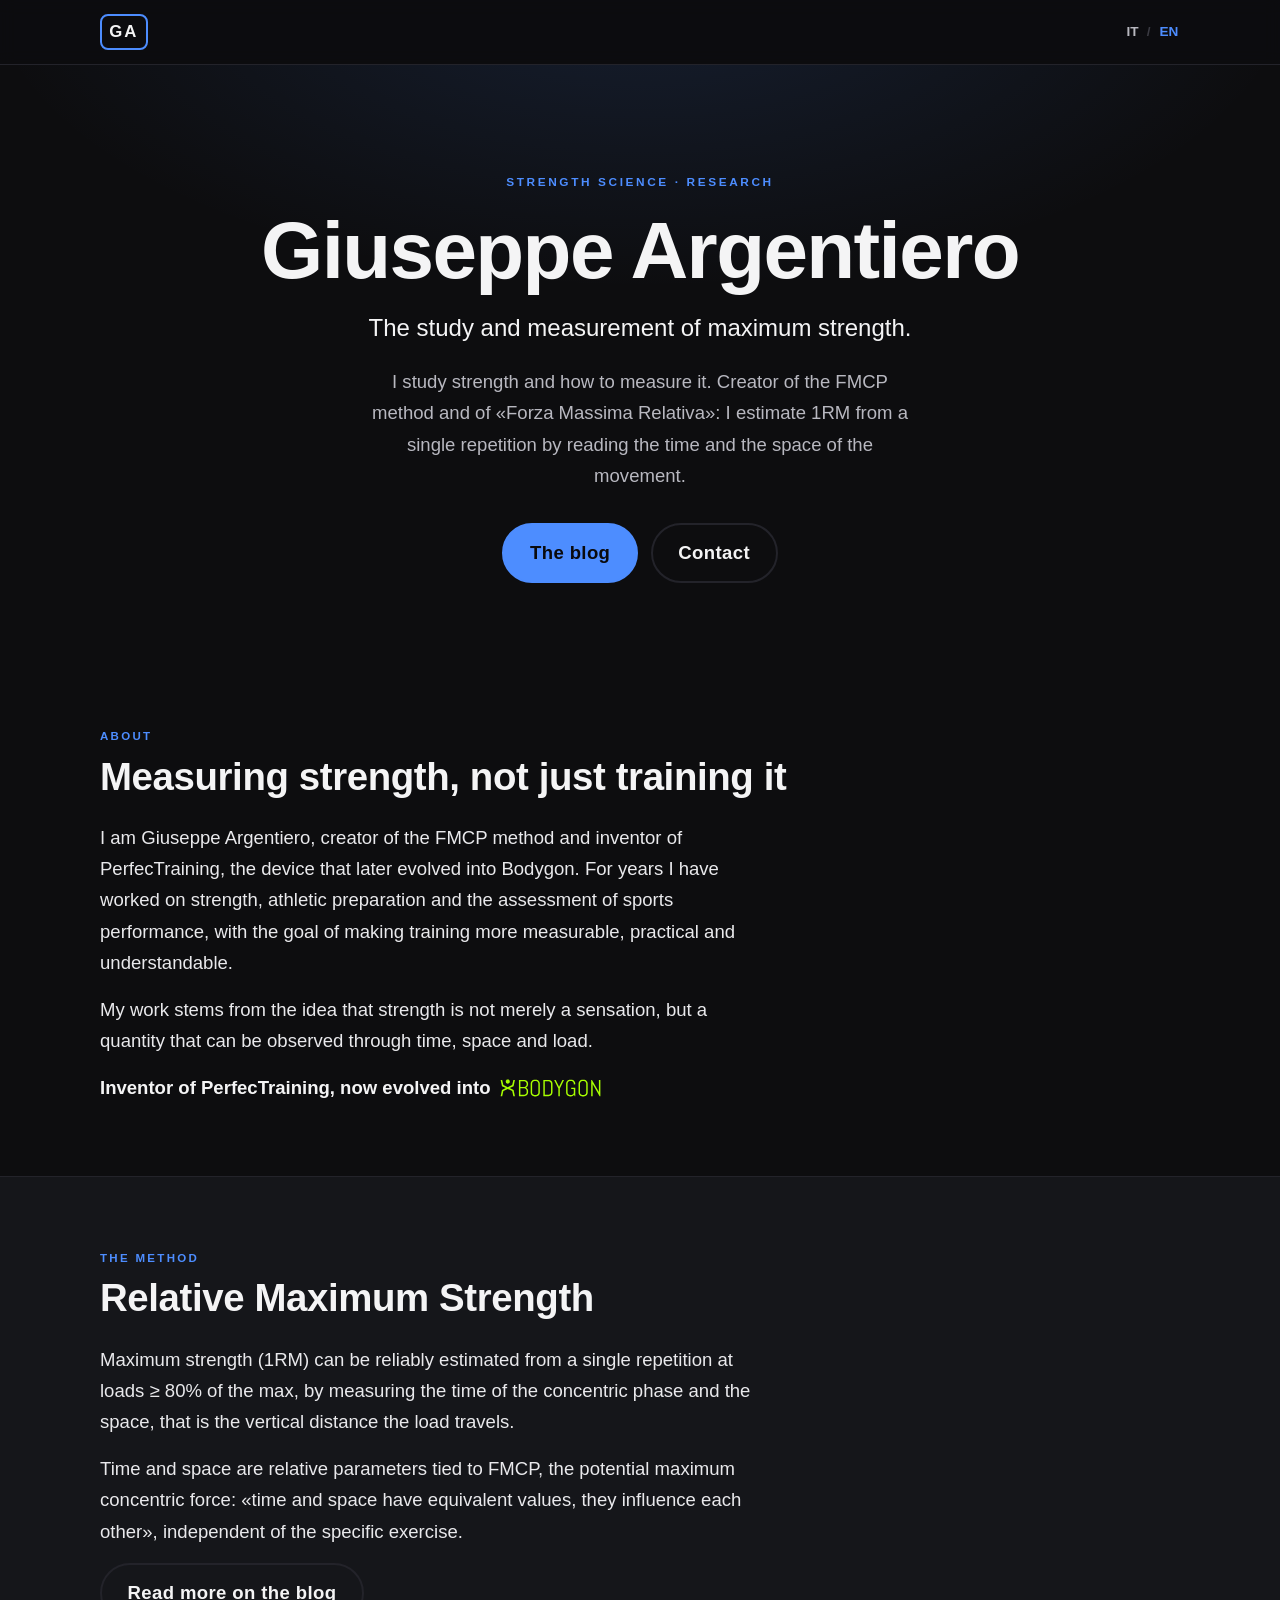
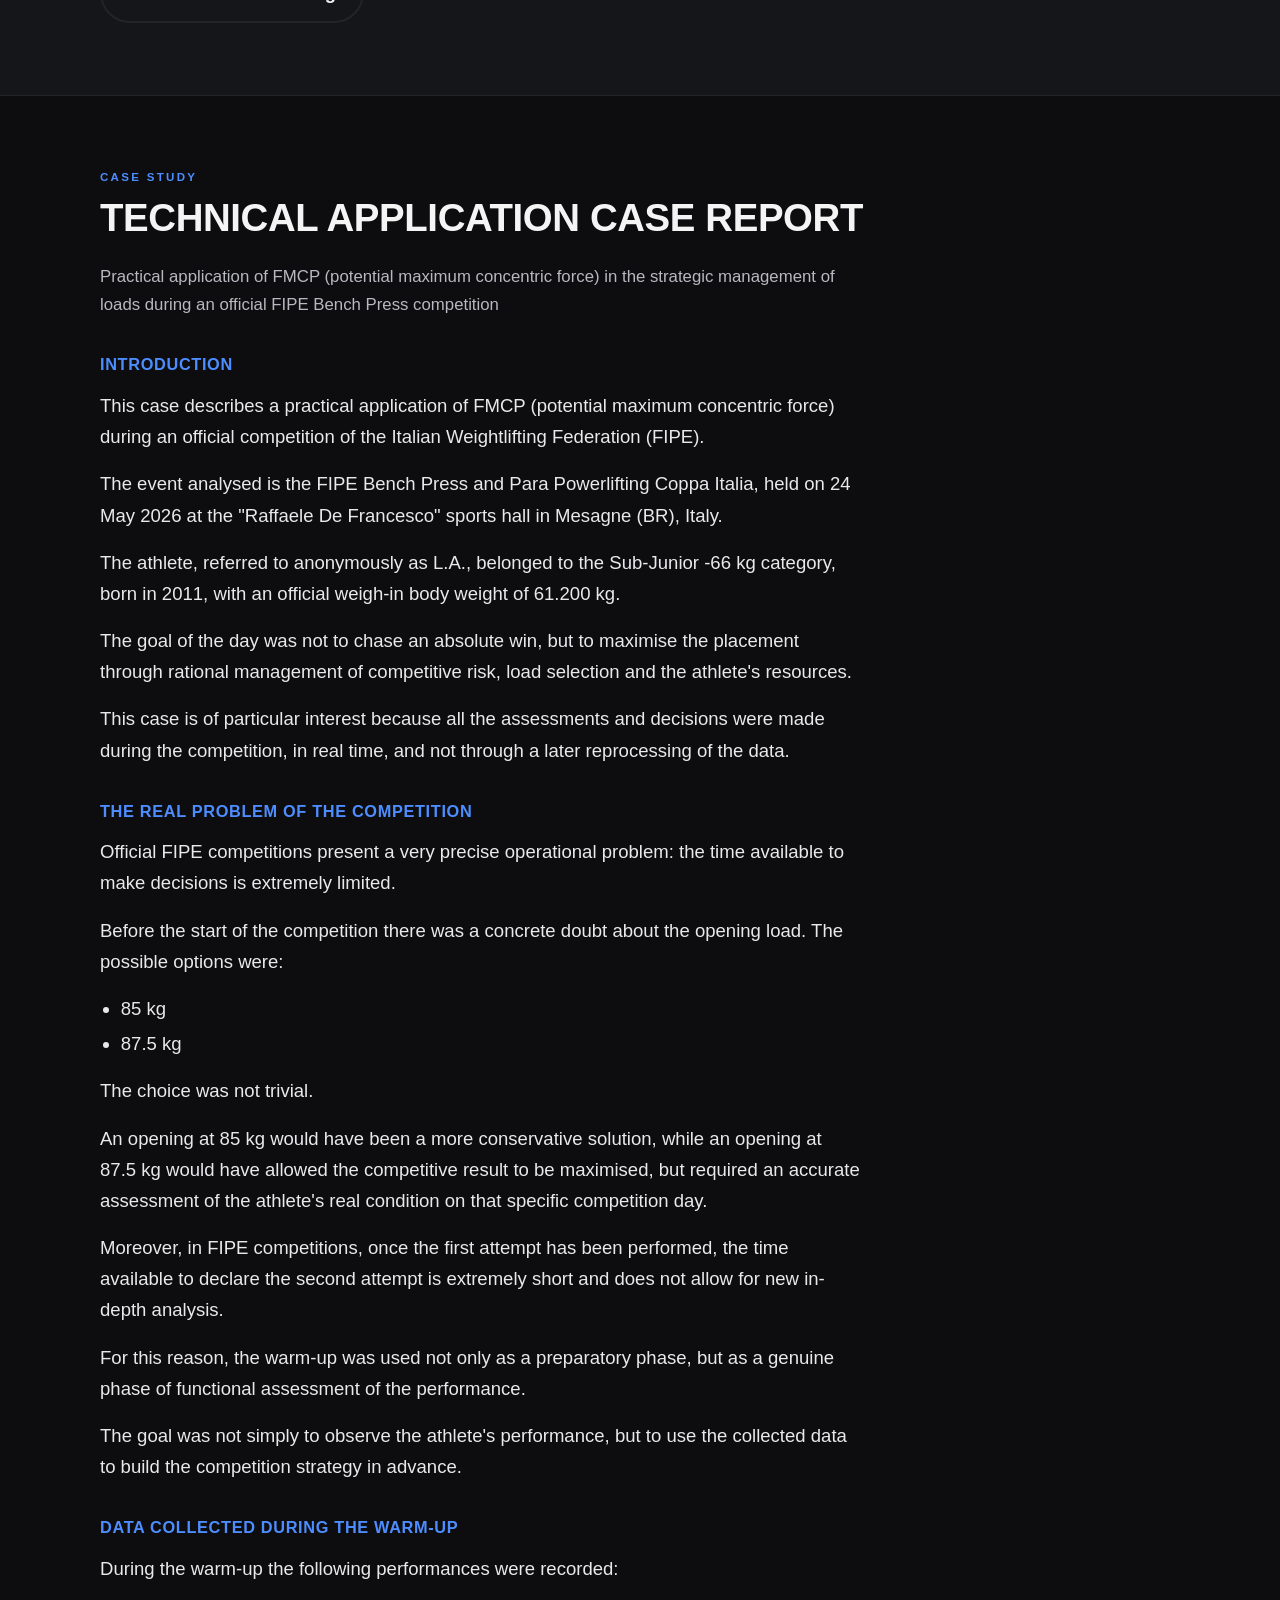
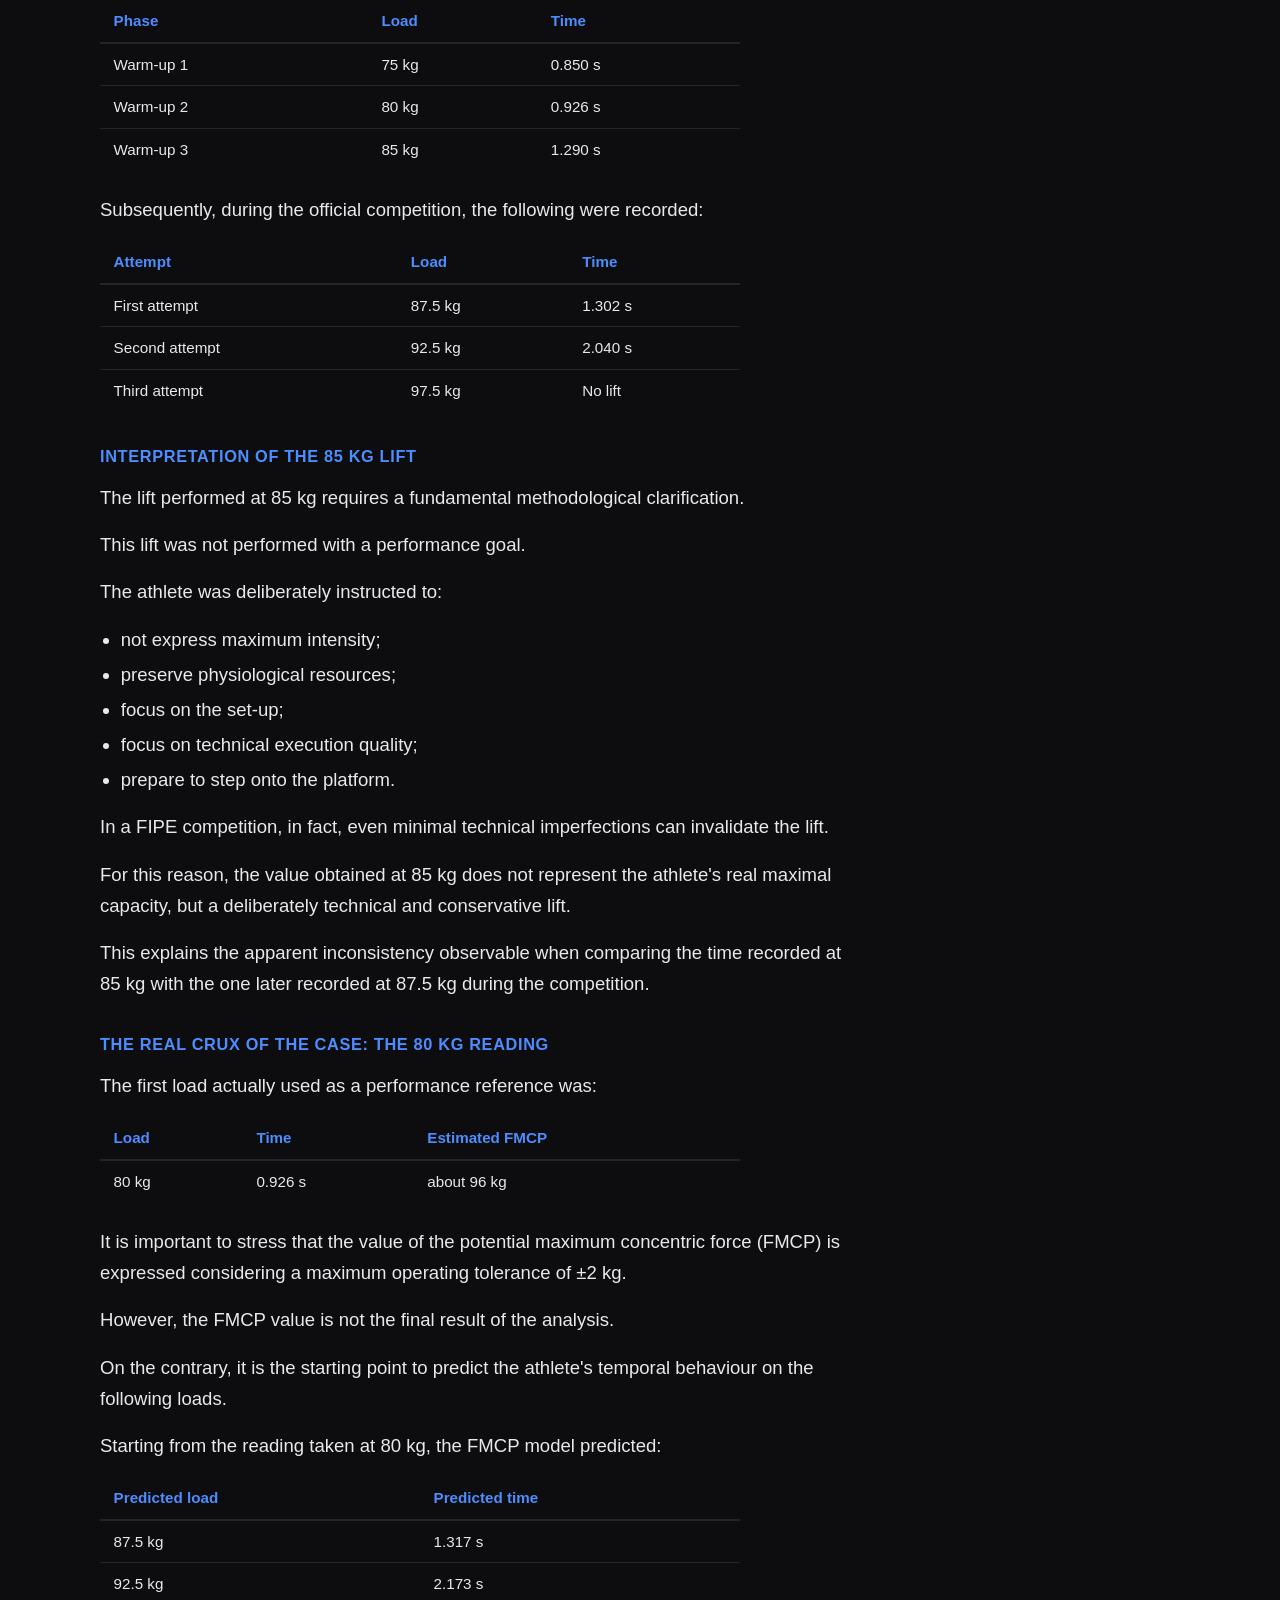
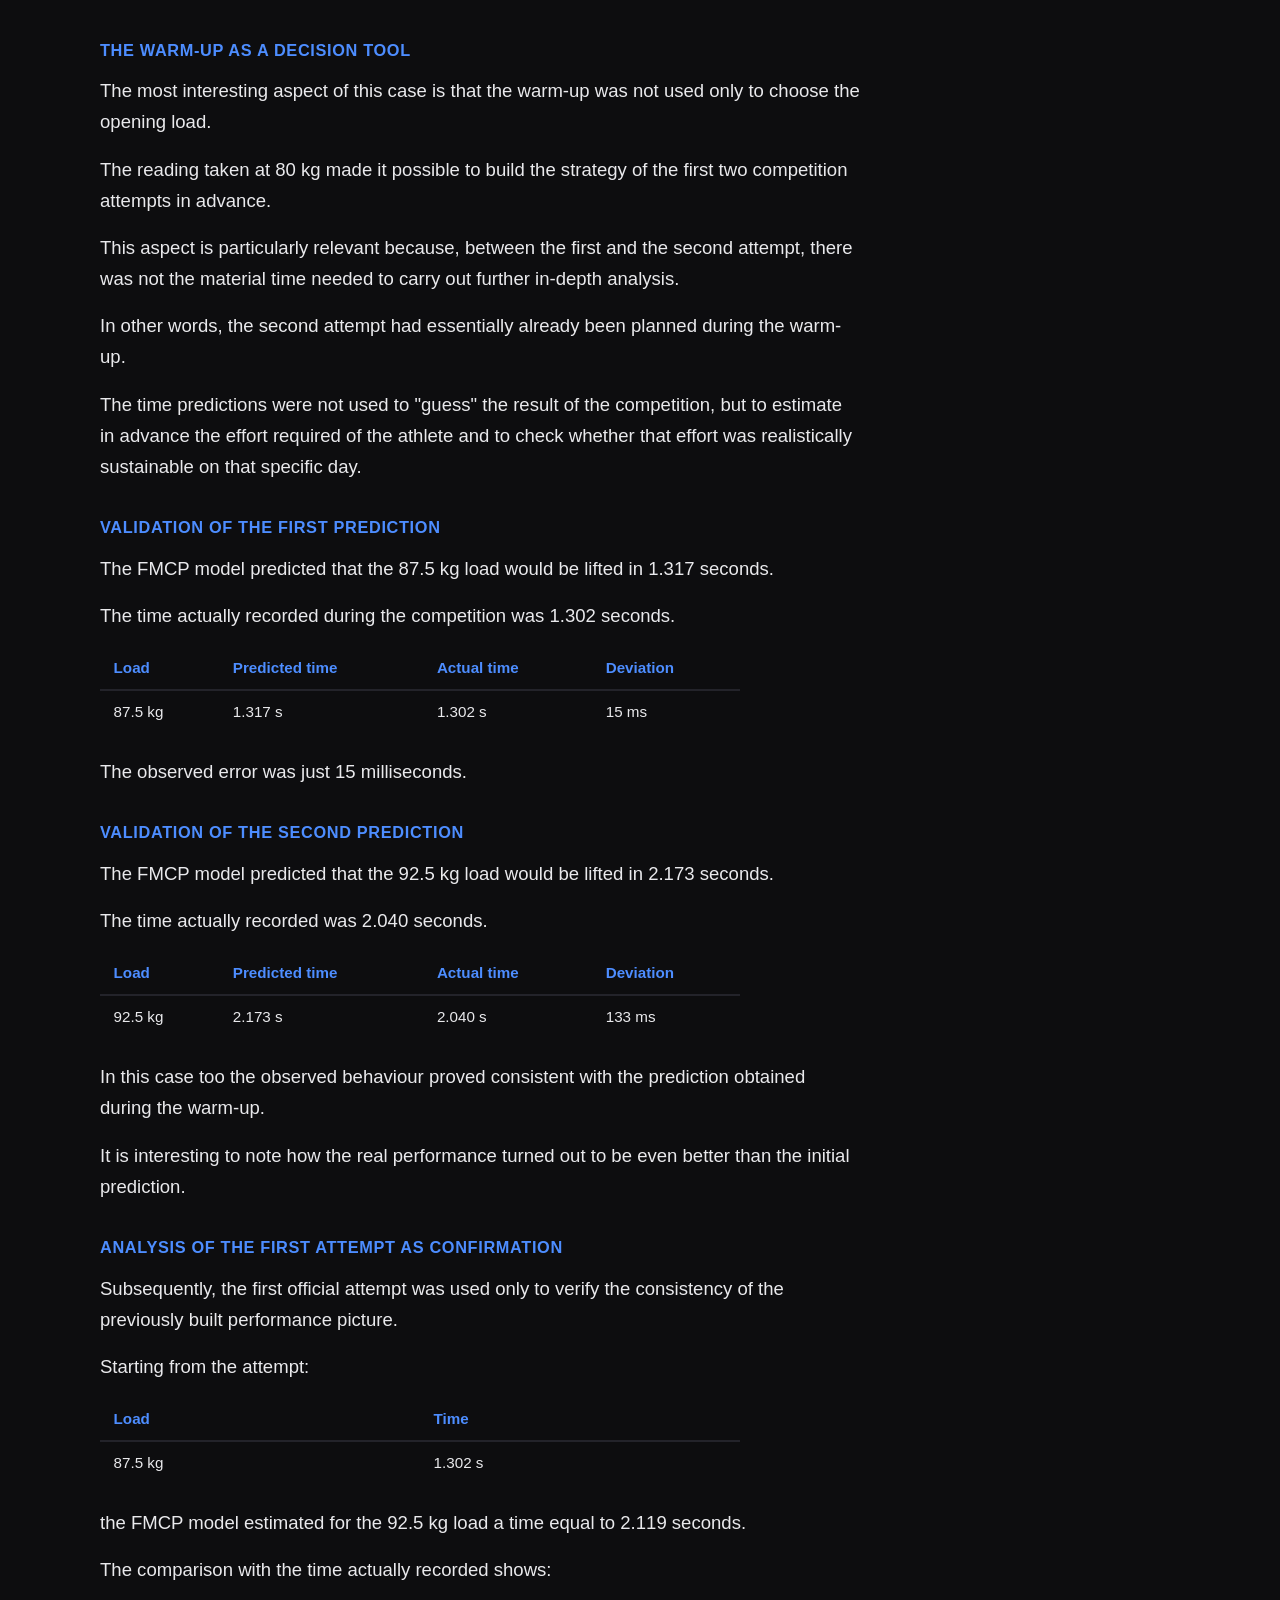
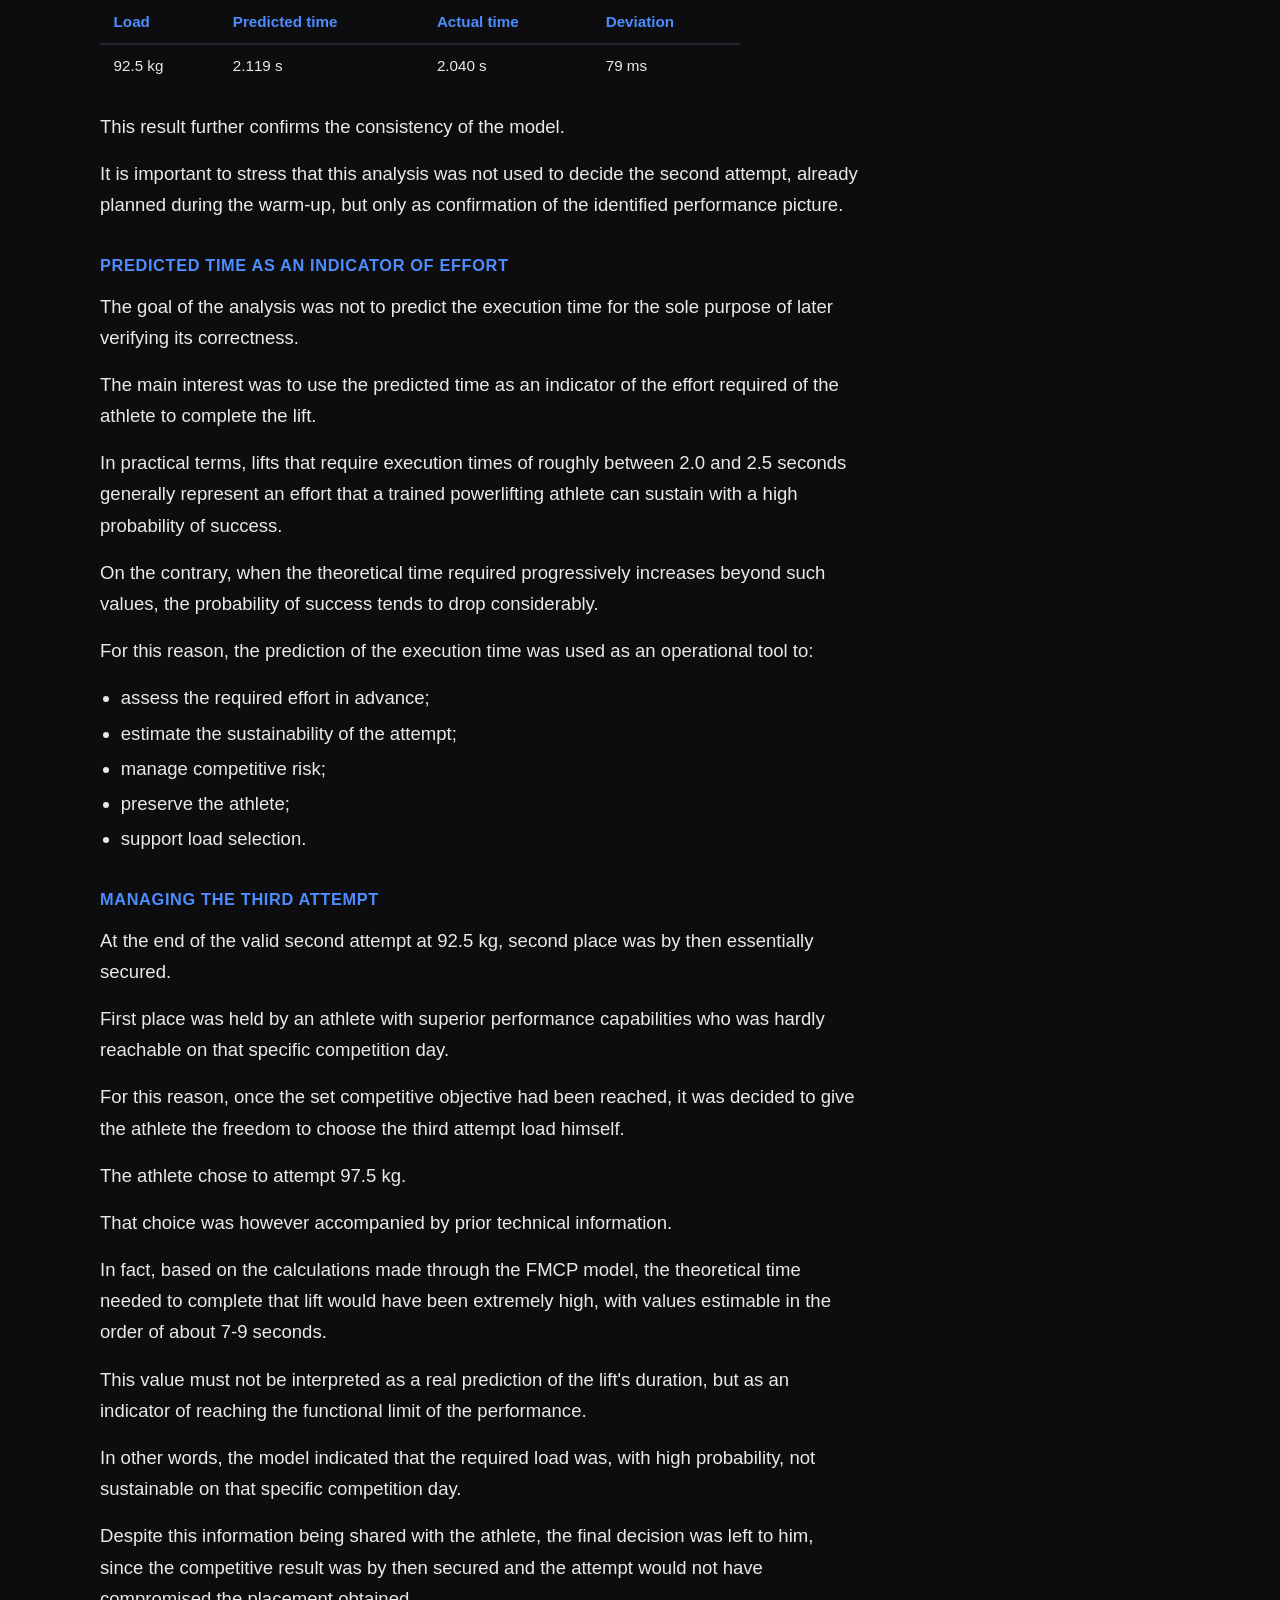
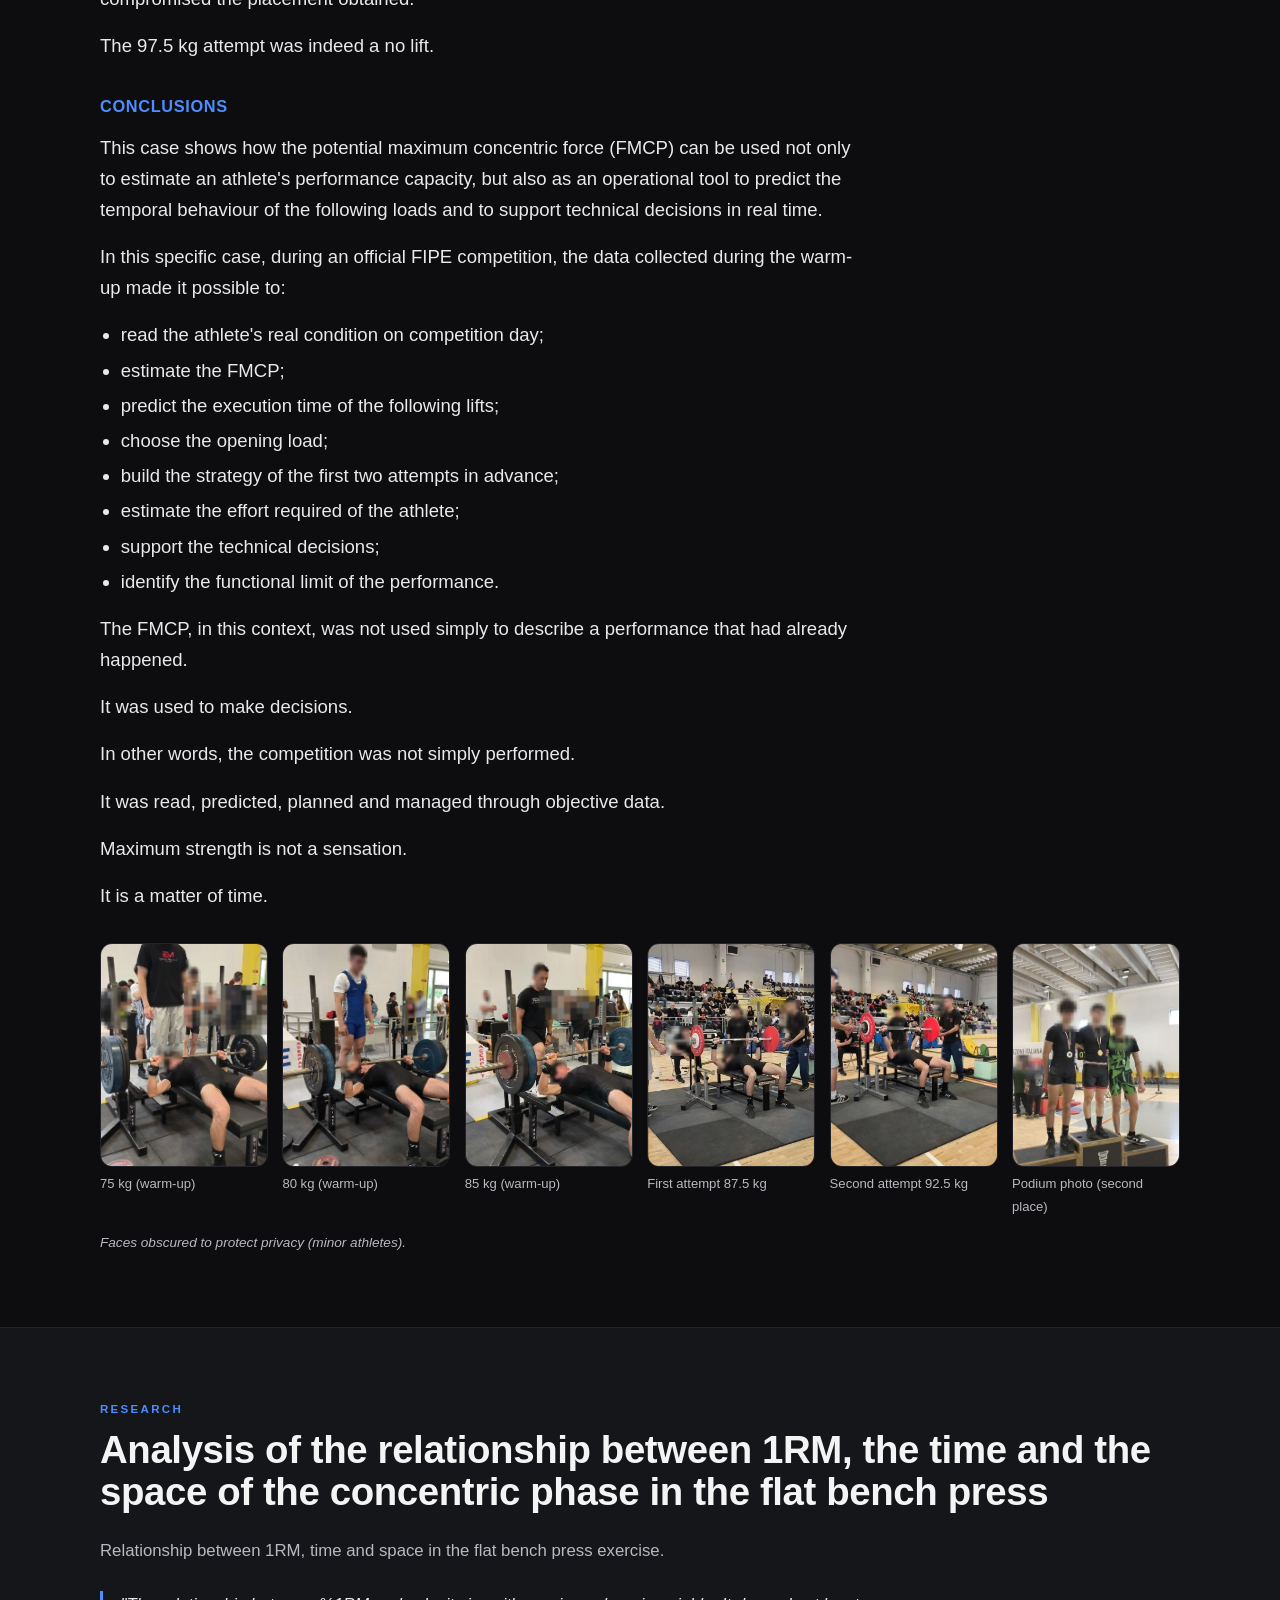
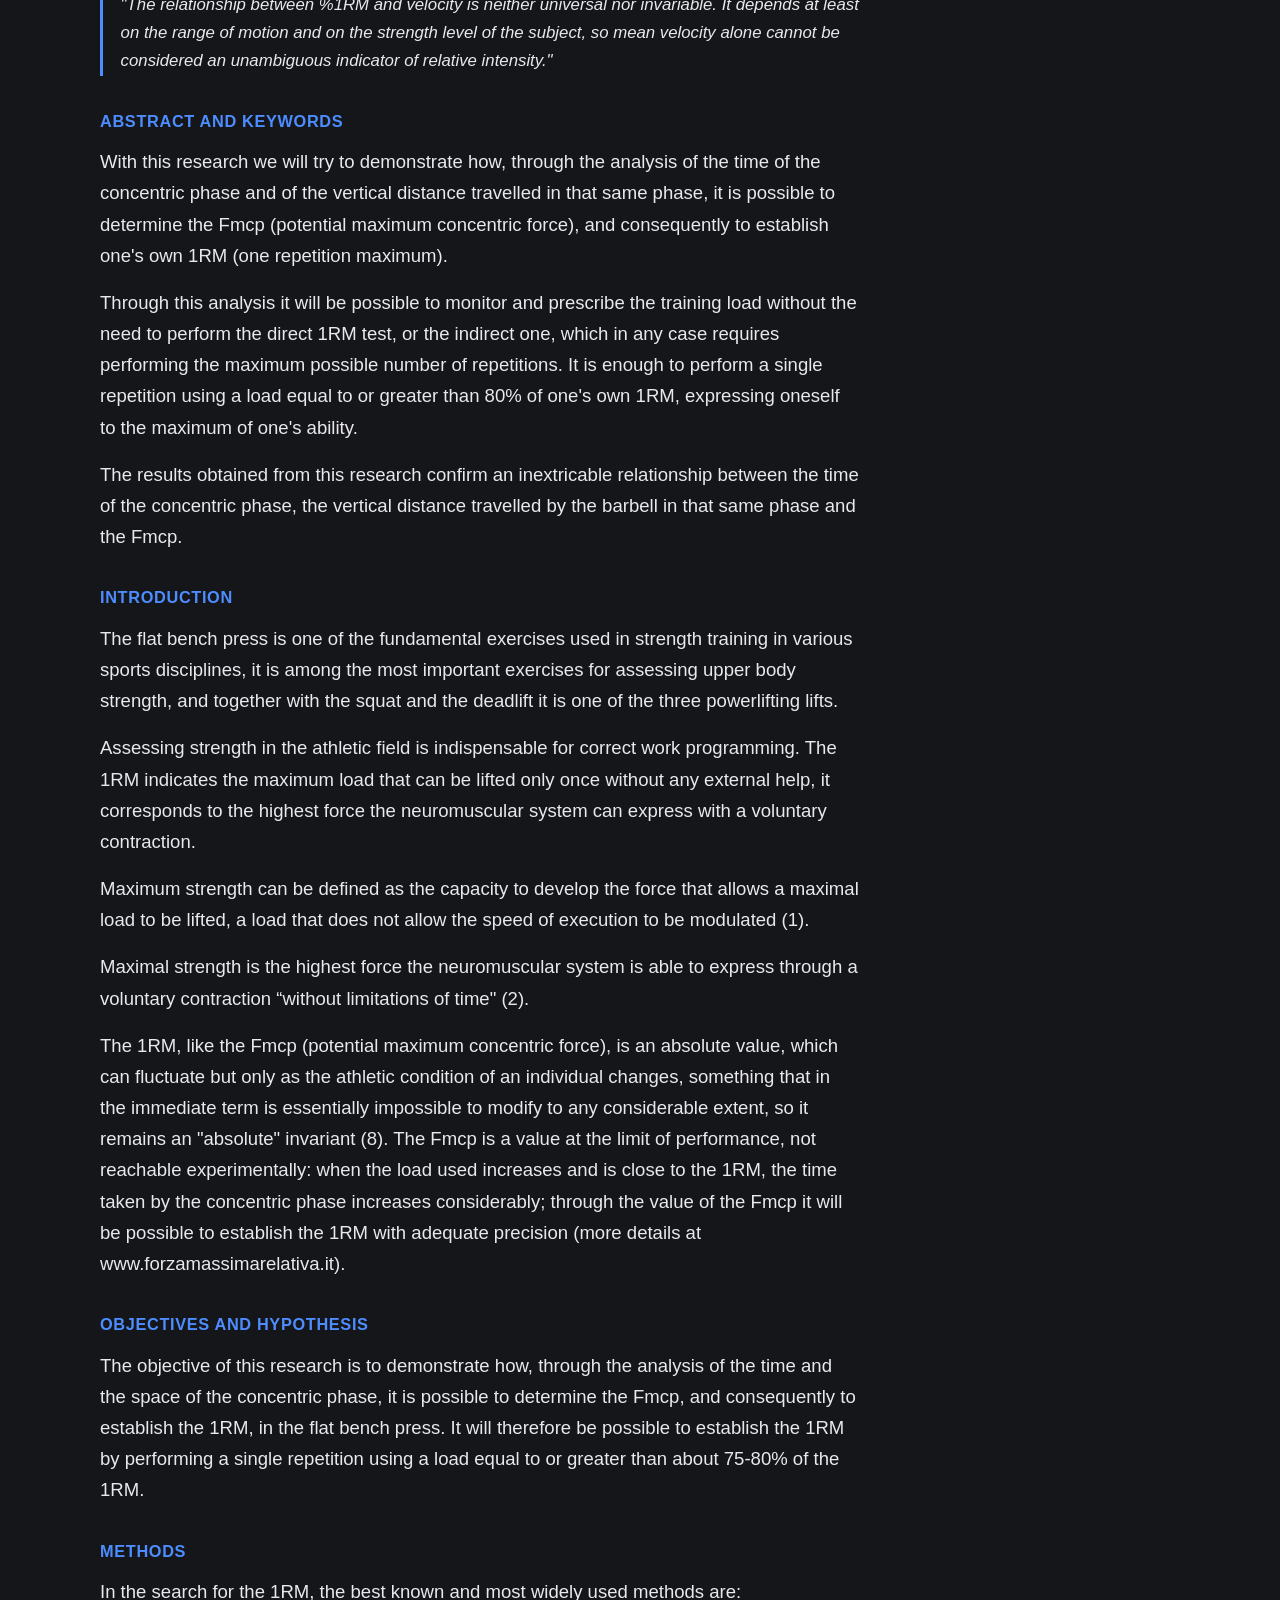
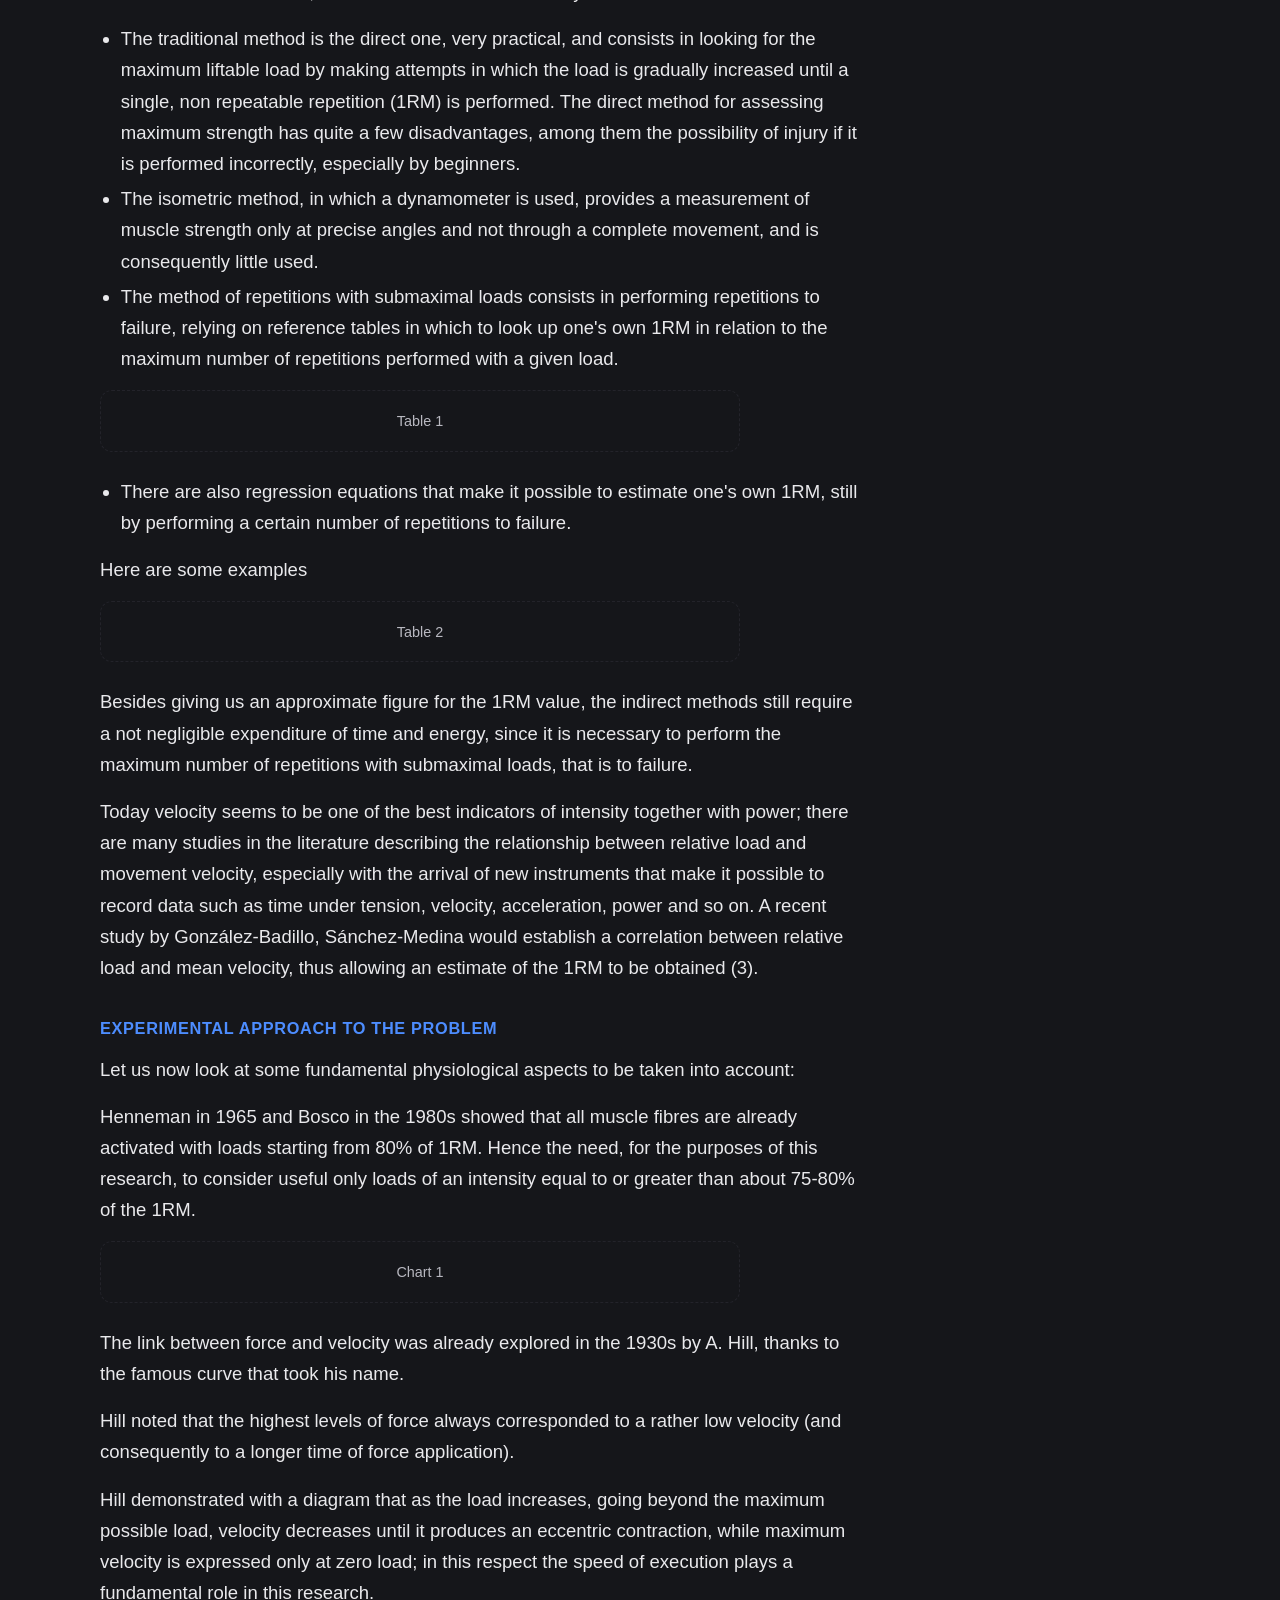
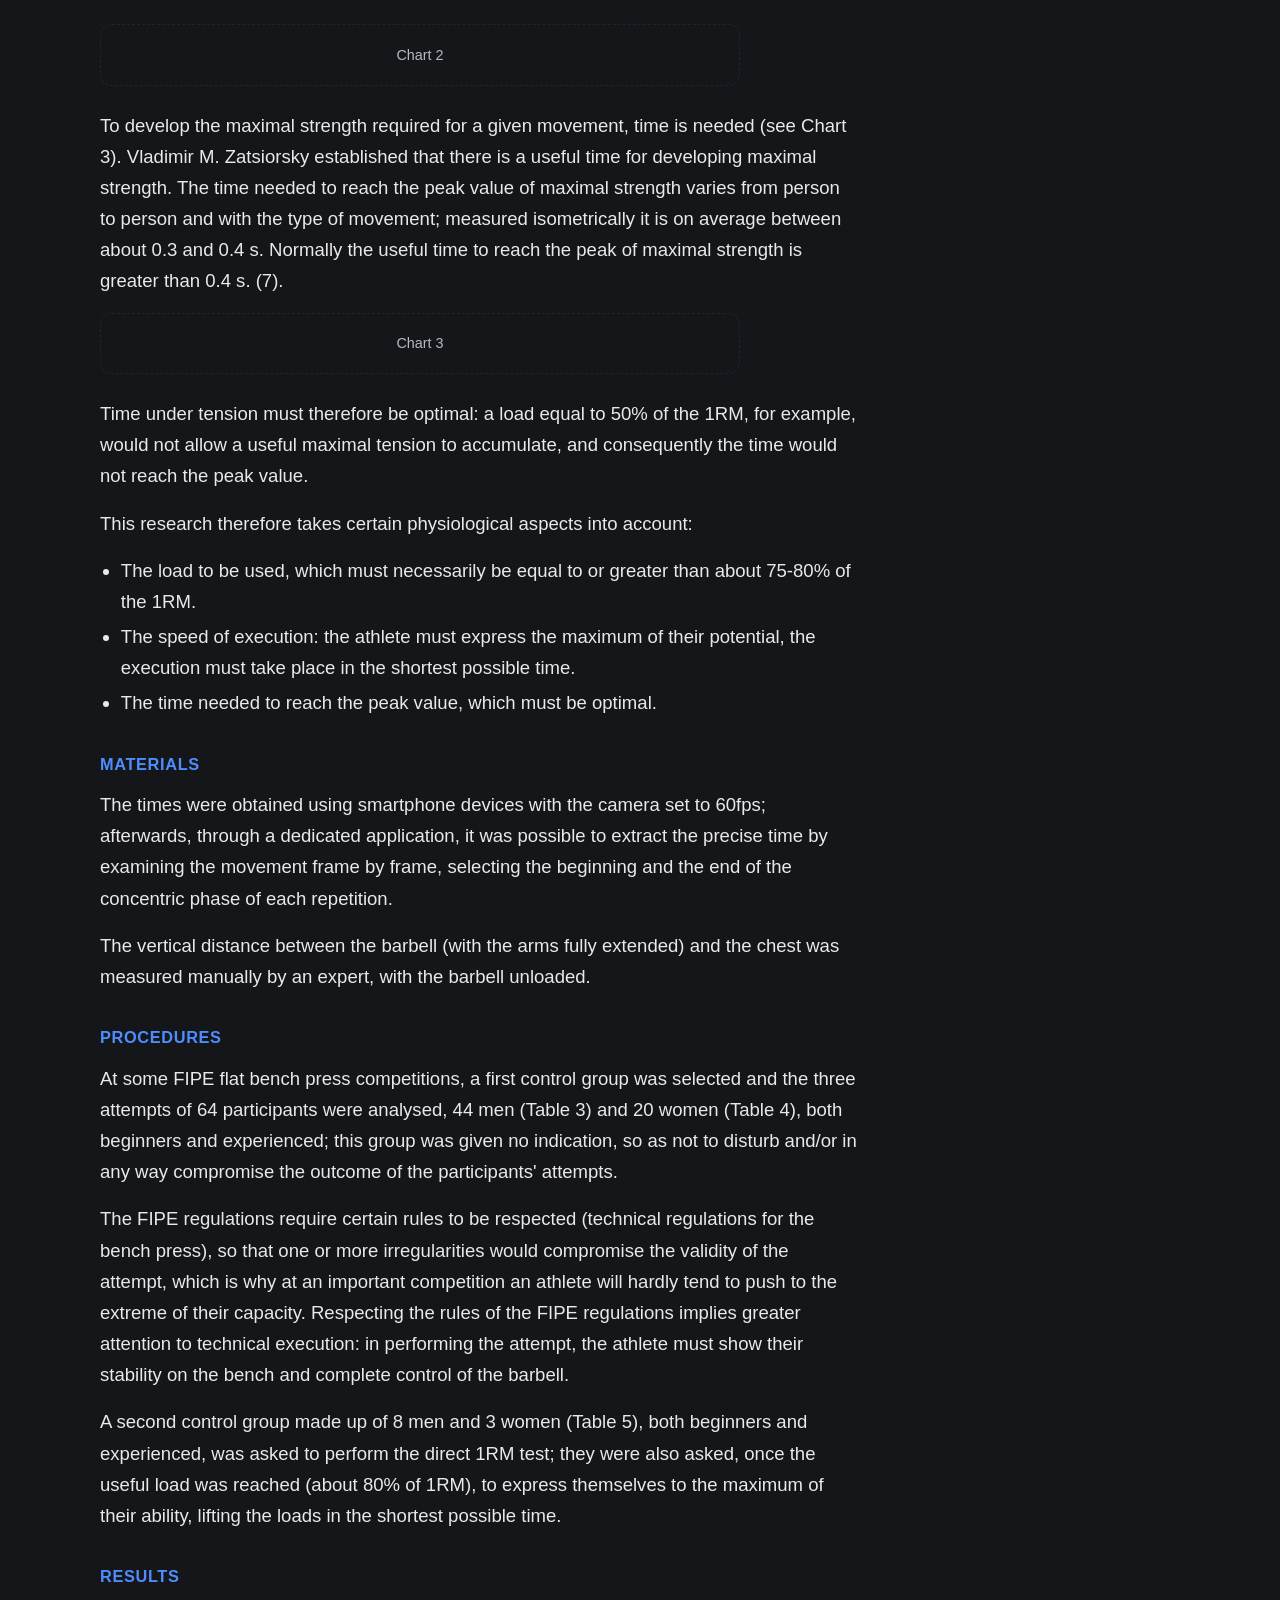
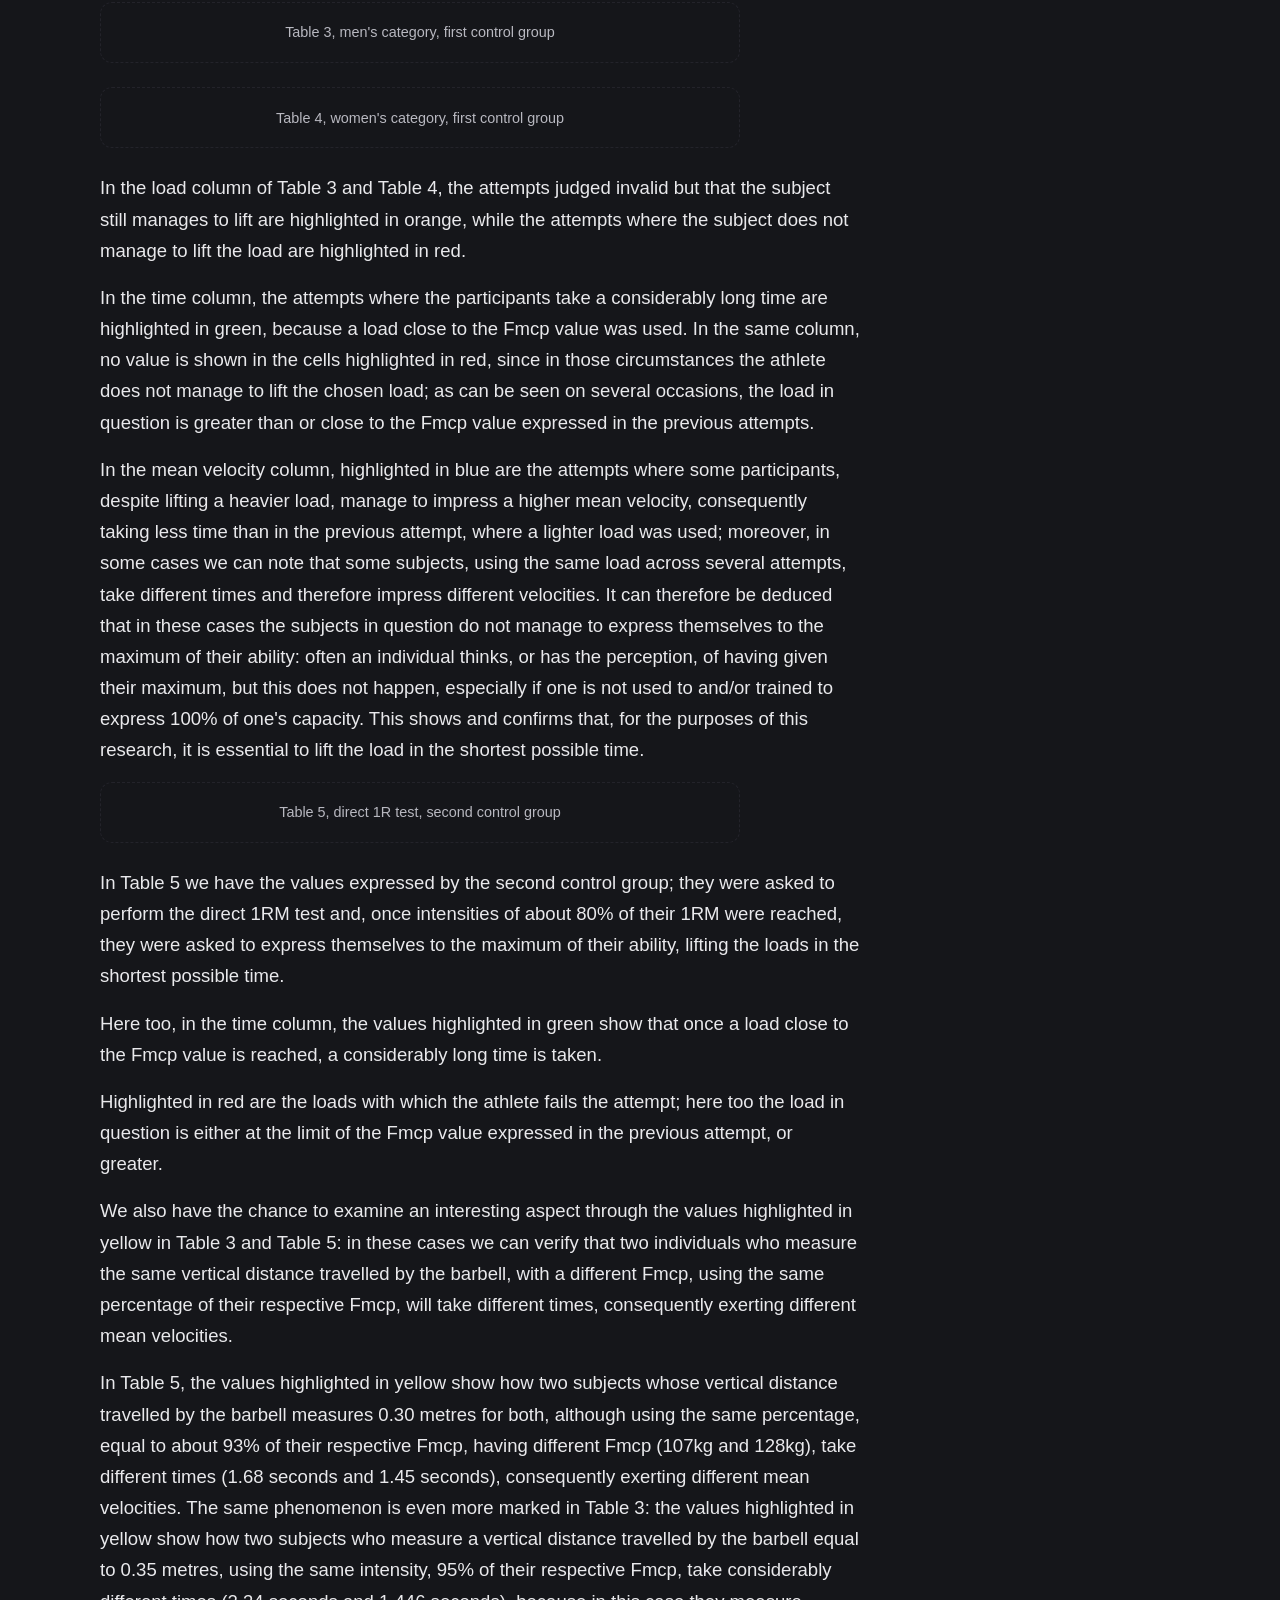
==== commit 8aa7b806: "Research section: publish Giuseppe's paper on 1RM, time and space verbatim (IT + EN), with pull quot" ====
--- a/index.html
+++ b/index.html
@@ -82,8 +82,18 @@
         <p class="case-photonote" data-i18n="case.photoNote"></p>
       </section>
 
+      <!-- RESEARCH (Giuseppe's verbatim paper, rendered from content.js) -->
+      <section class="section section-alt" id="research">
+        <p class="kicker" data-i18n="research.kicker"></p>
+        <h2 class="section-title" data-i18n="research.title"></h2>
+        <p class="case-subtitle" data-i18n="research.subtitle"></p>
+        <blockquote class="pullquote" data-i18n="research.quote"></blockquote>
+        <div class="case-article" id="research-article"></div>
+        <p class="case-photonote" data-i18n="research.figureNote"></p>
+      </section>
+
       <!-- PUBLICATIONS (hidden until items exist) -->
-      <section class="section section-alt" id="publications">
+      <section class="section" id="publications">
         <p class="kicker" data-i18n="publications.kicker"></p>
         <h2 class="section-title" data-i18n="publications.title"></h2>
         <p class="books-intro" data-i18n="publications.intro"></p>
--- a/assets/css/styles.css
+++ b/assets/css/styles.css
@@ -183,6 +183,29 @@
 .case-gallery figcaption { color: var(--muted); font-size: 0.82rem; margin-top: 0.4rem; }
 .case-photonote { color: var(--muted); font-size: 0.85rem; font-style: italic; margin: 0.9rem 0 0; }
 
+/* Placeholder slot for a table or chart Giuseppe has not sent yet. */
+.case-figure {
+  max-width: 640px;
+  margin: 0.3rem 0 1.5rem;
+  padding: 1.1rem 1rem;
+  border: 1px dashed var(--line);
+  border-radius: 12px;
+  color: var(--muted);
+  font-size: 0.9rem;
+  text-align: center;
+}
+
+/* Pull quote (a standalone statement, verbatim) */
+.pullquote {
+  max-width: 760px;
+  margin: 0 0 2rem;
+  padding: 0 0 0 1.1rem;
+  border-left: 3px solid var(--accent);
+  color: #e9e9ec;
+  font-size: 1.05rem;
+  font-style: italic;
+}
+
 /* Inline highlight link */
 .hl-link { color: var(--accent); text-decoration: none; font-weight: 700; white-space: nowrap; }
 .hl-link:hover { text-decoration: underline; }
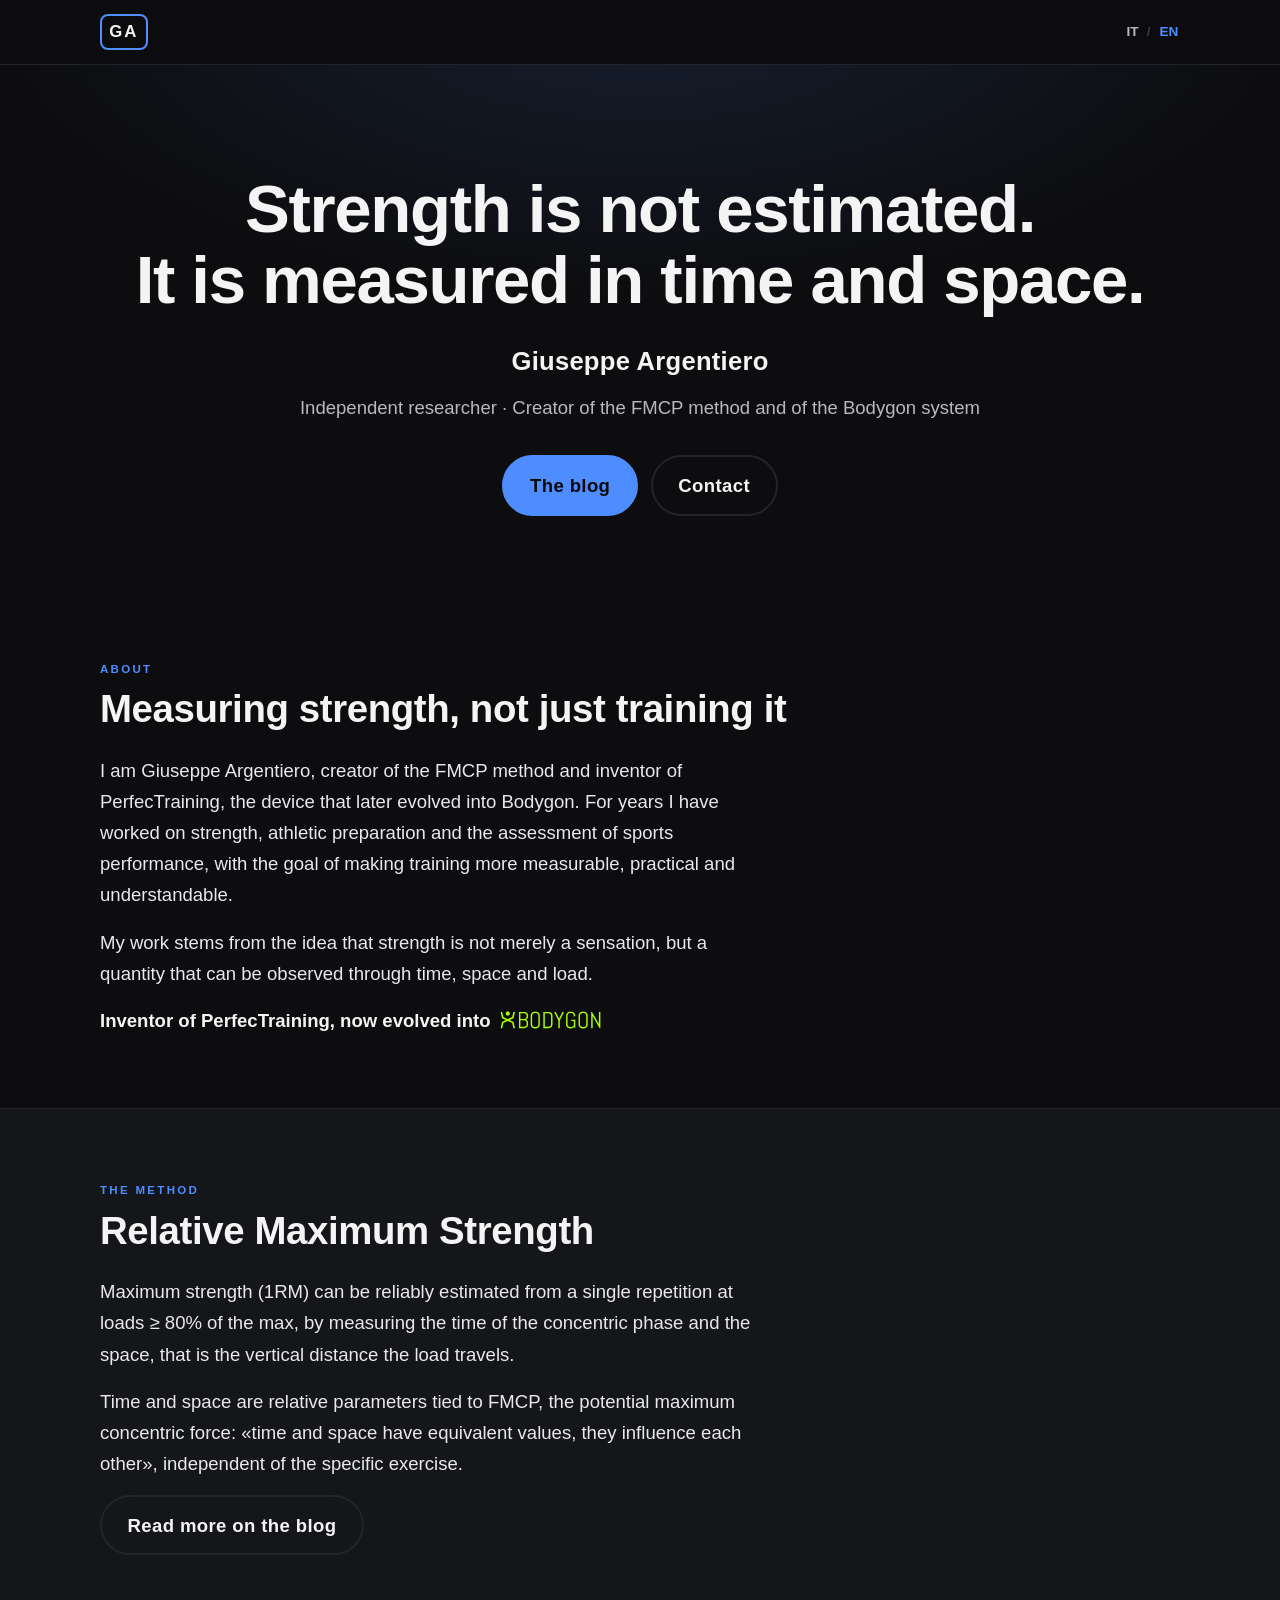
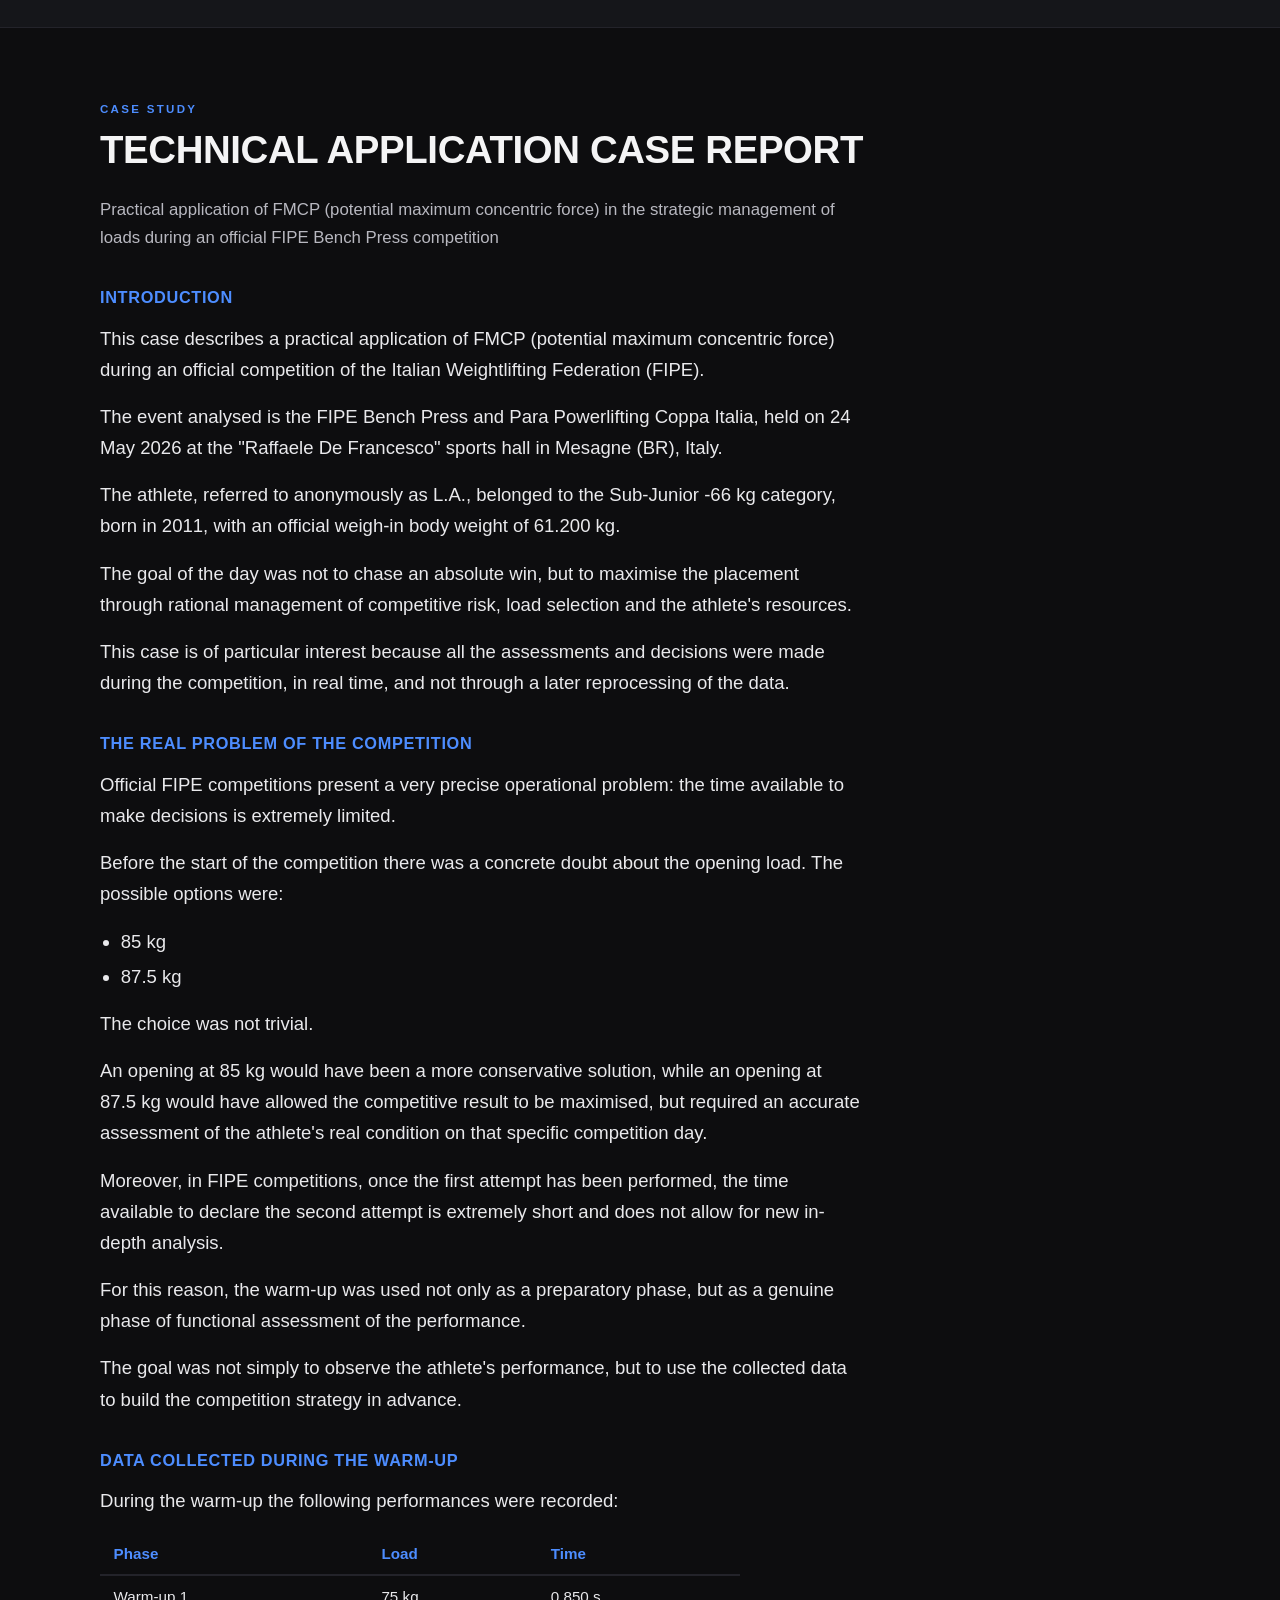
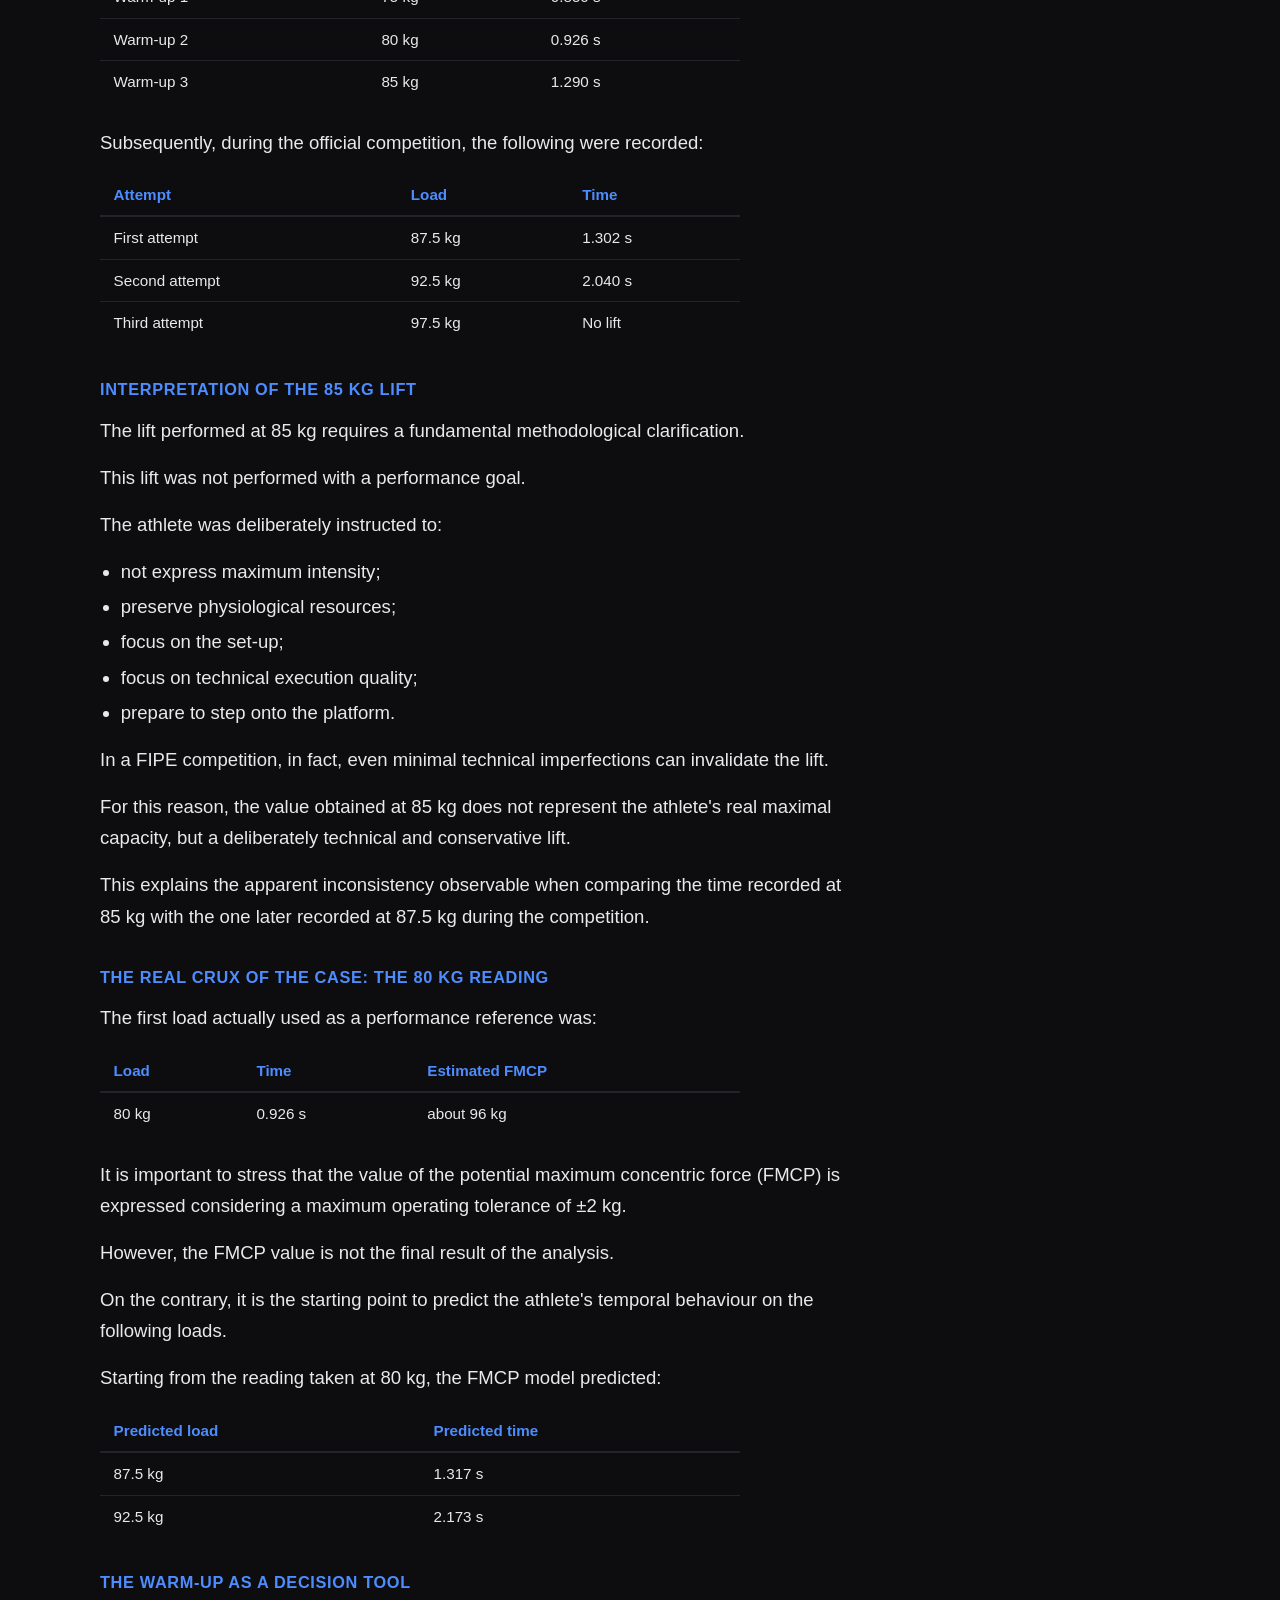
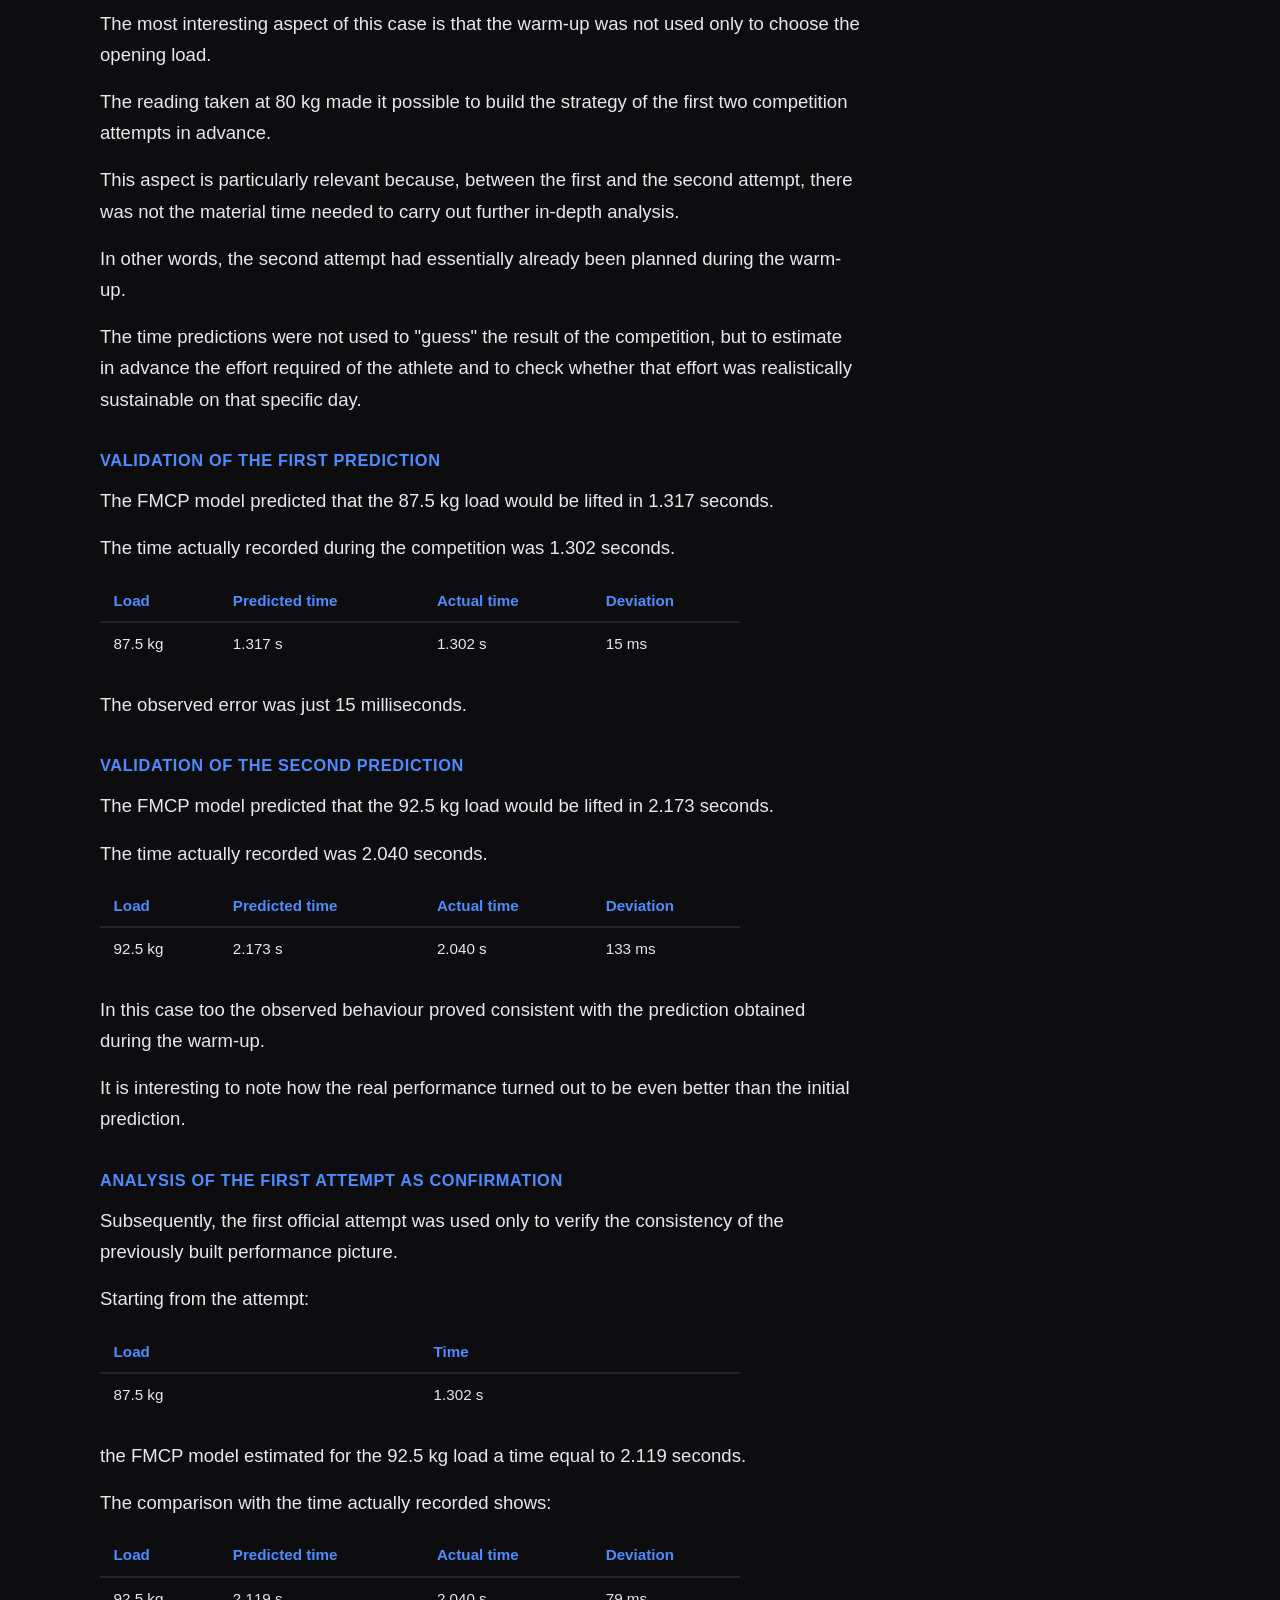
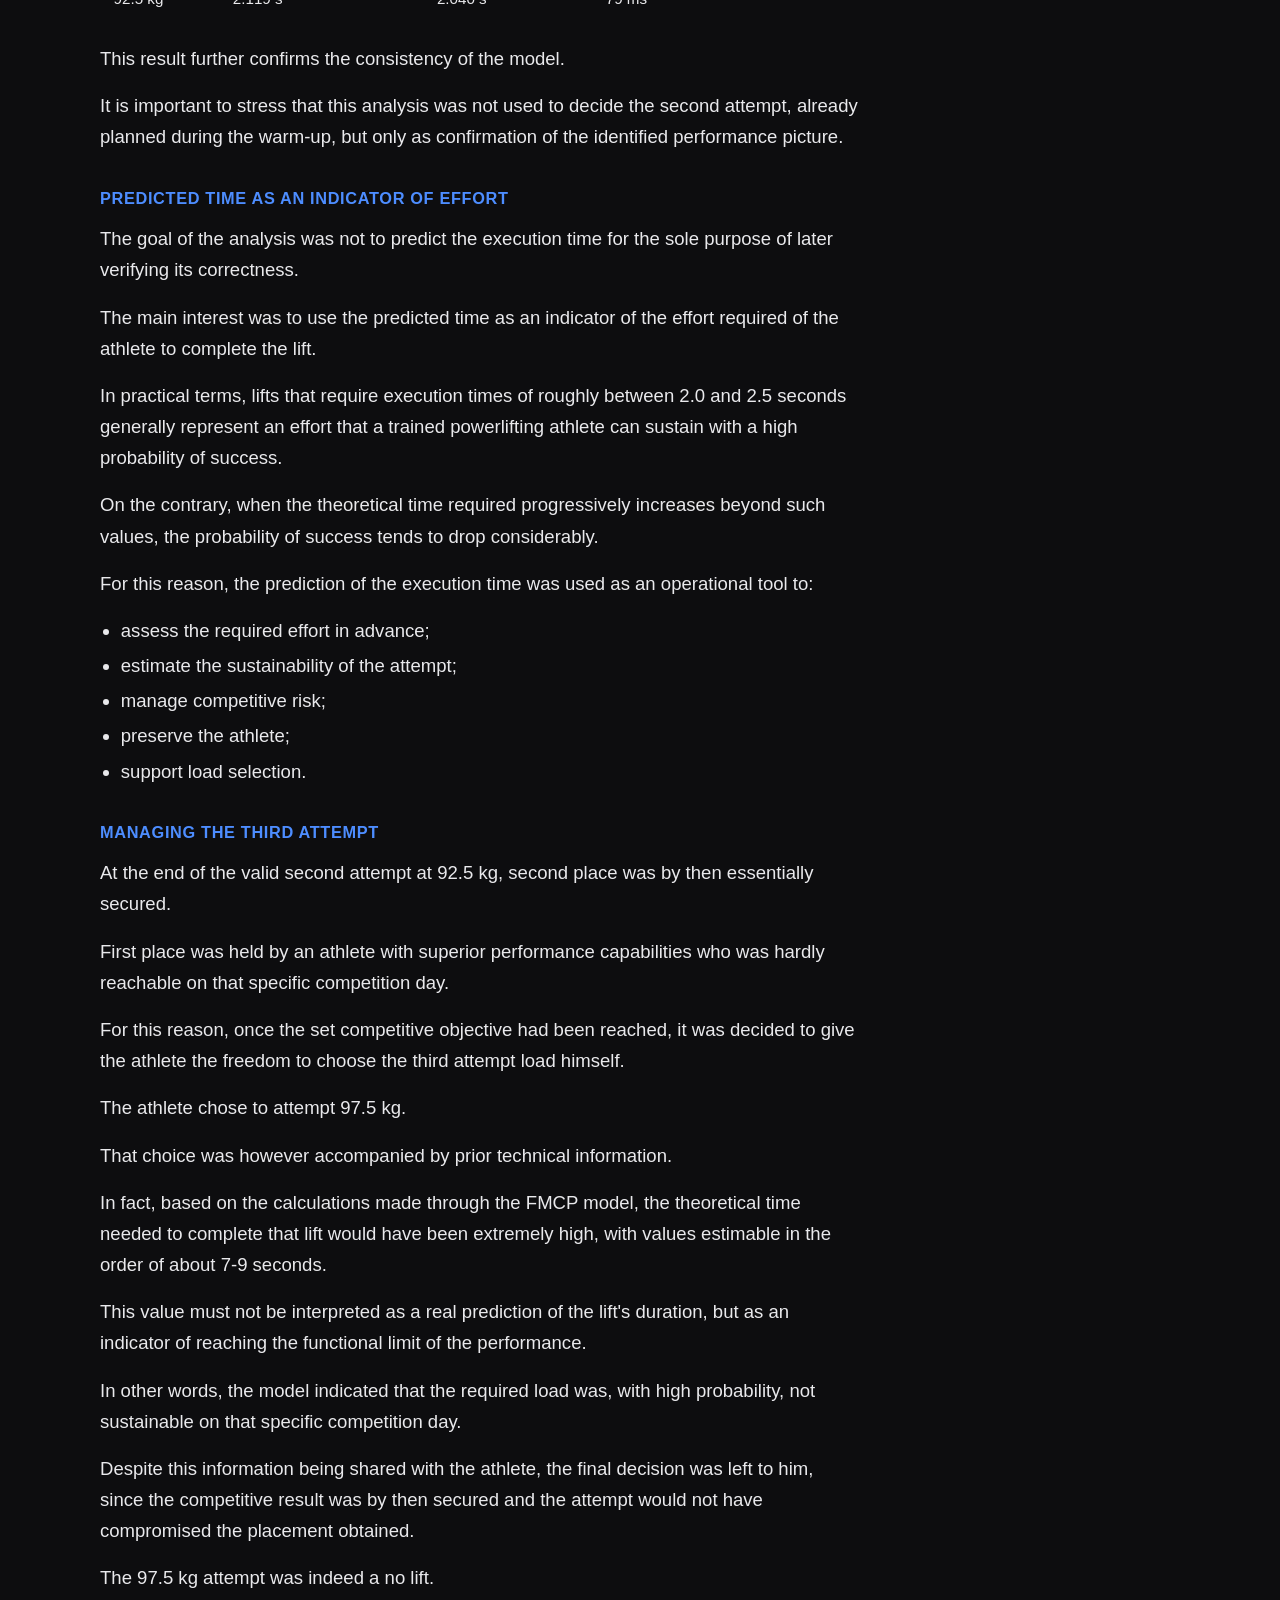
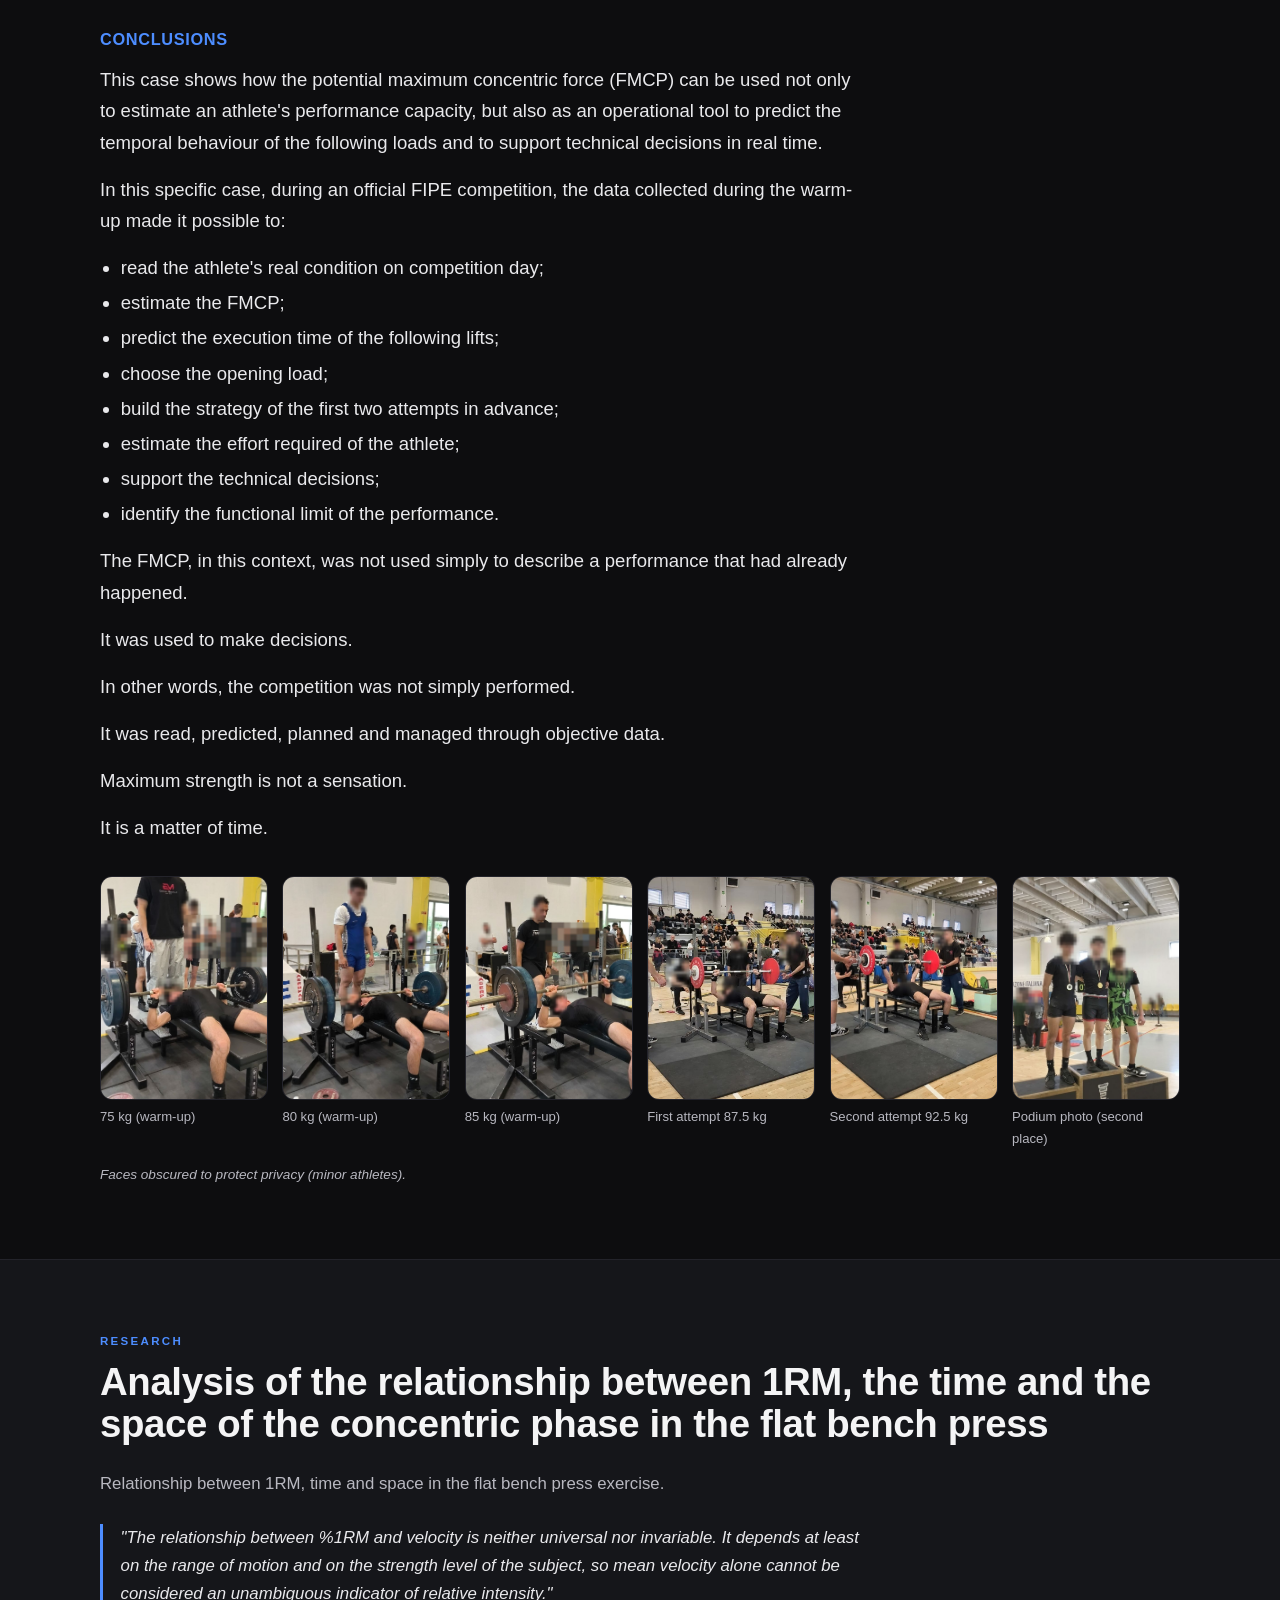
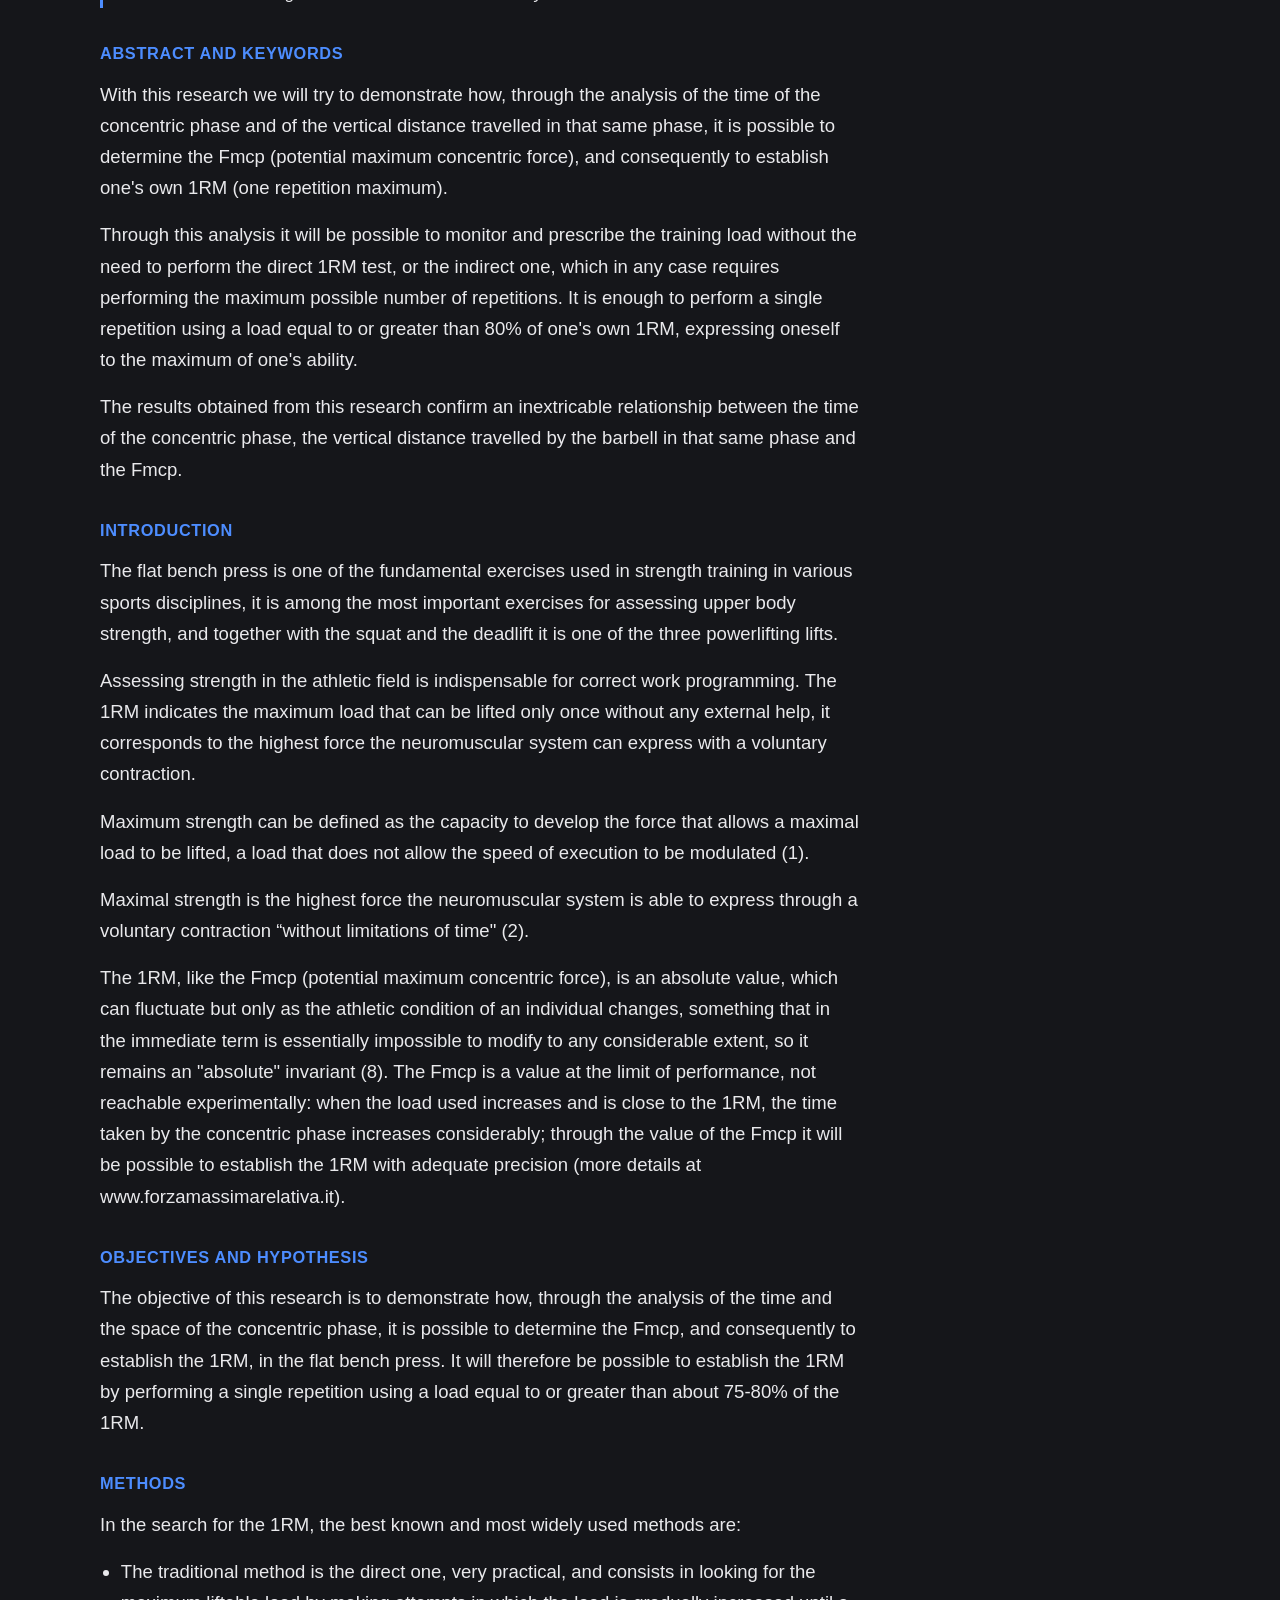
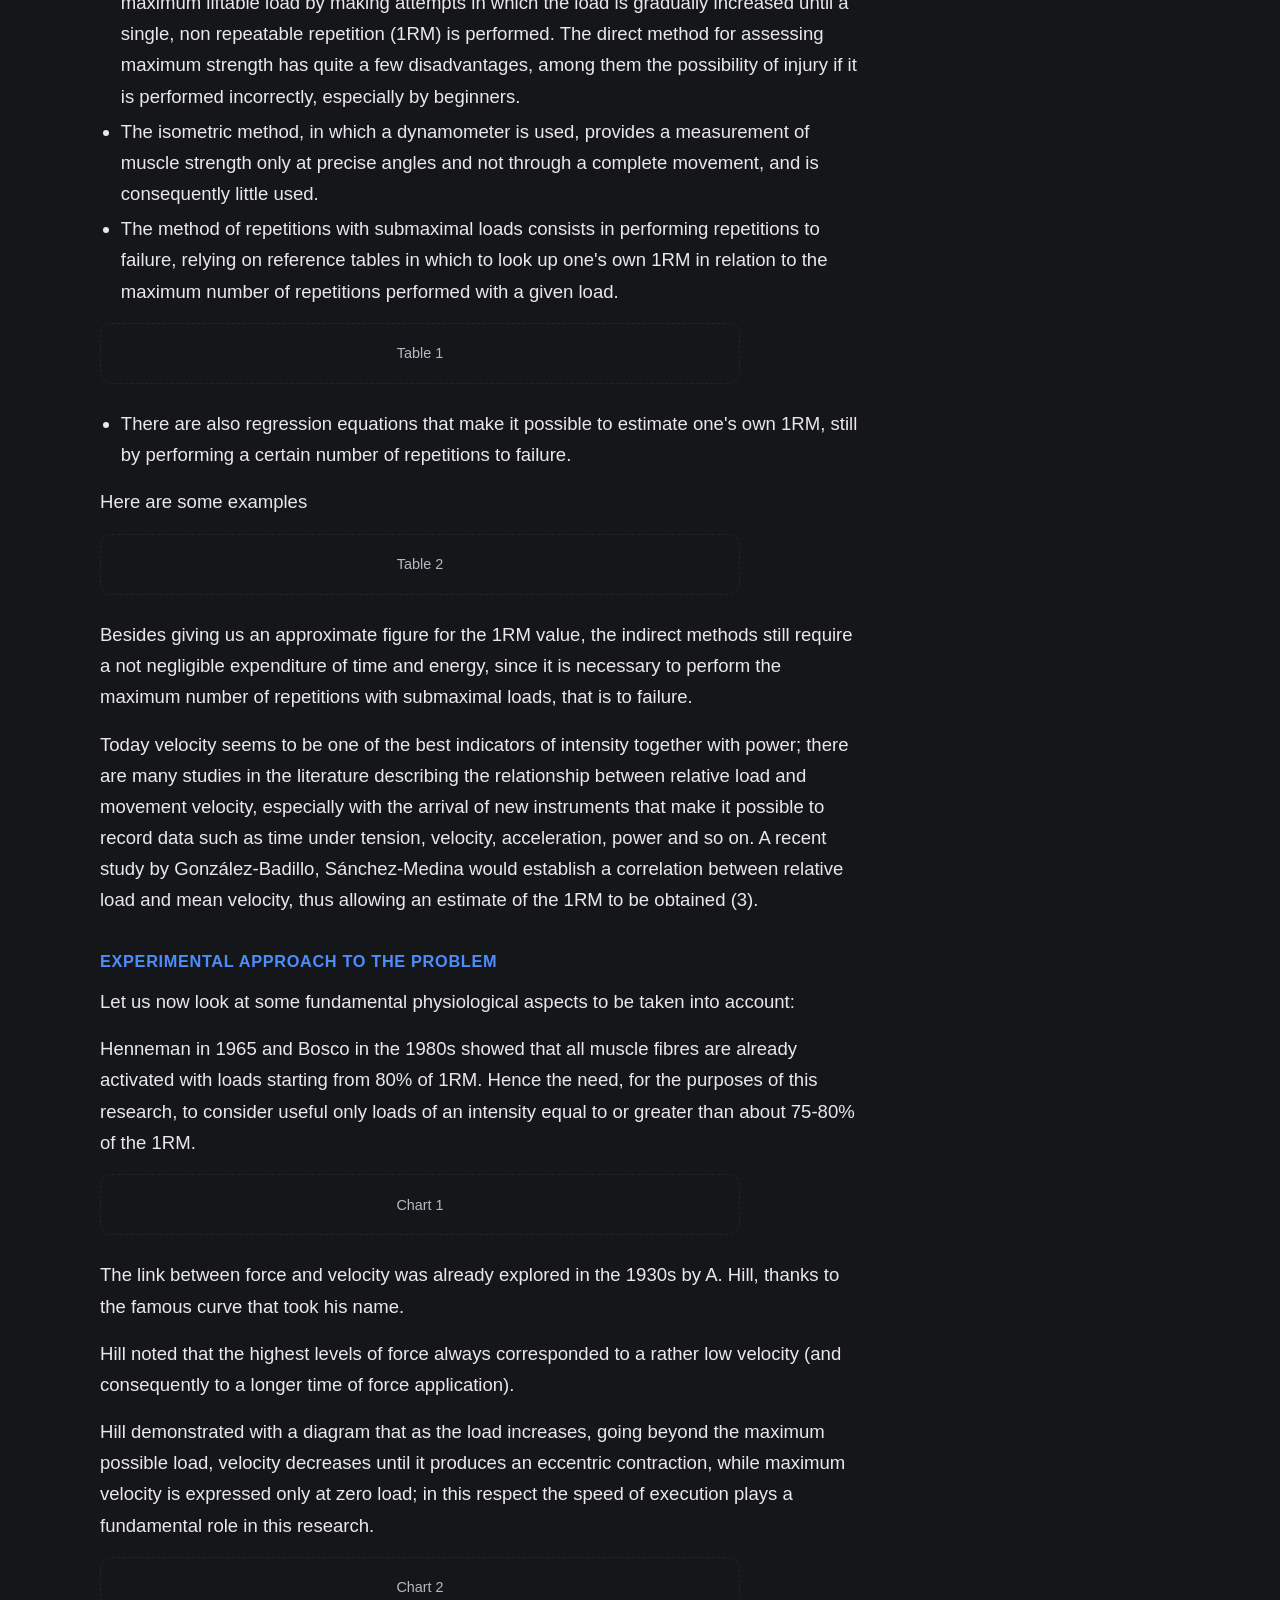
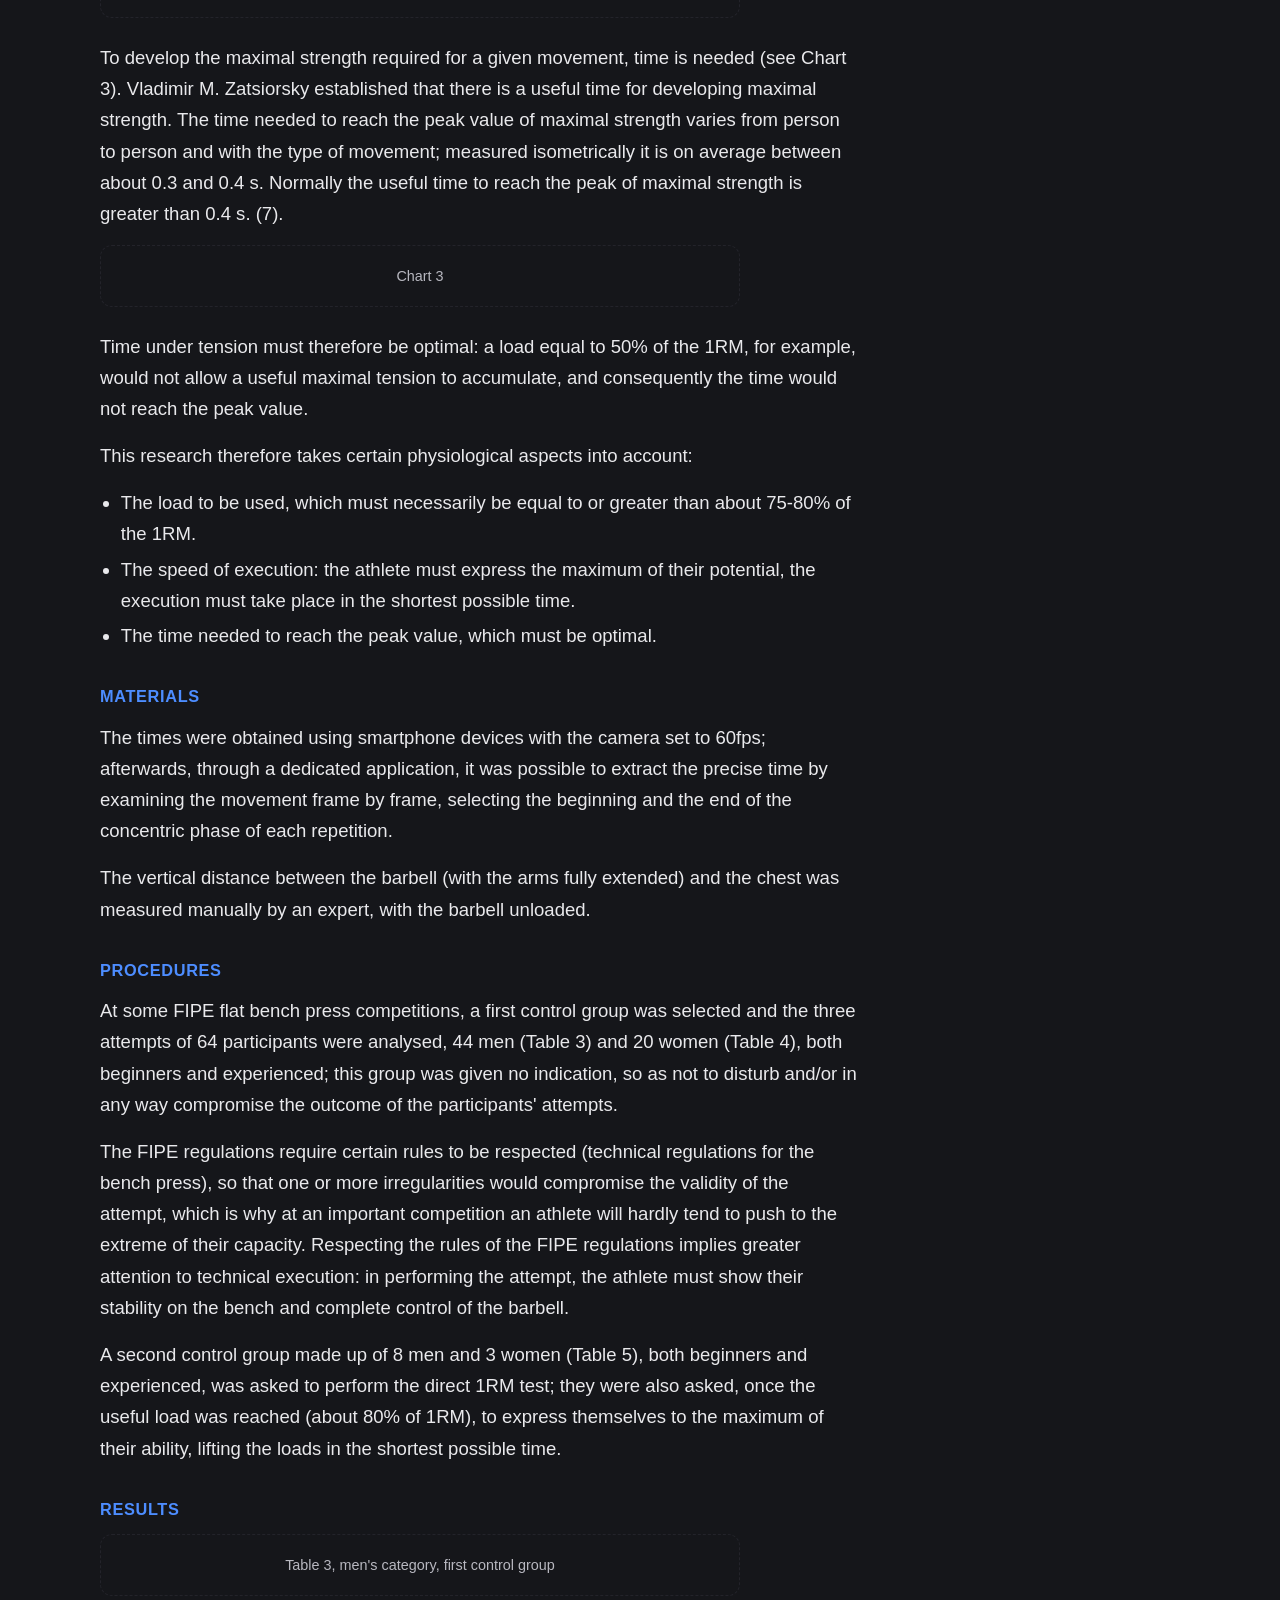
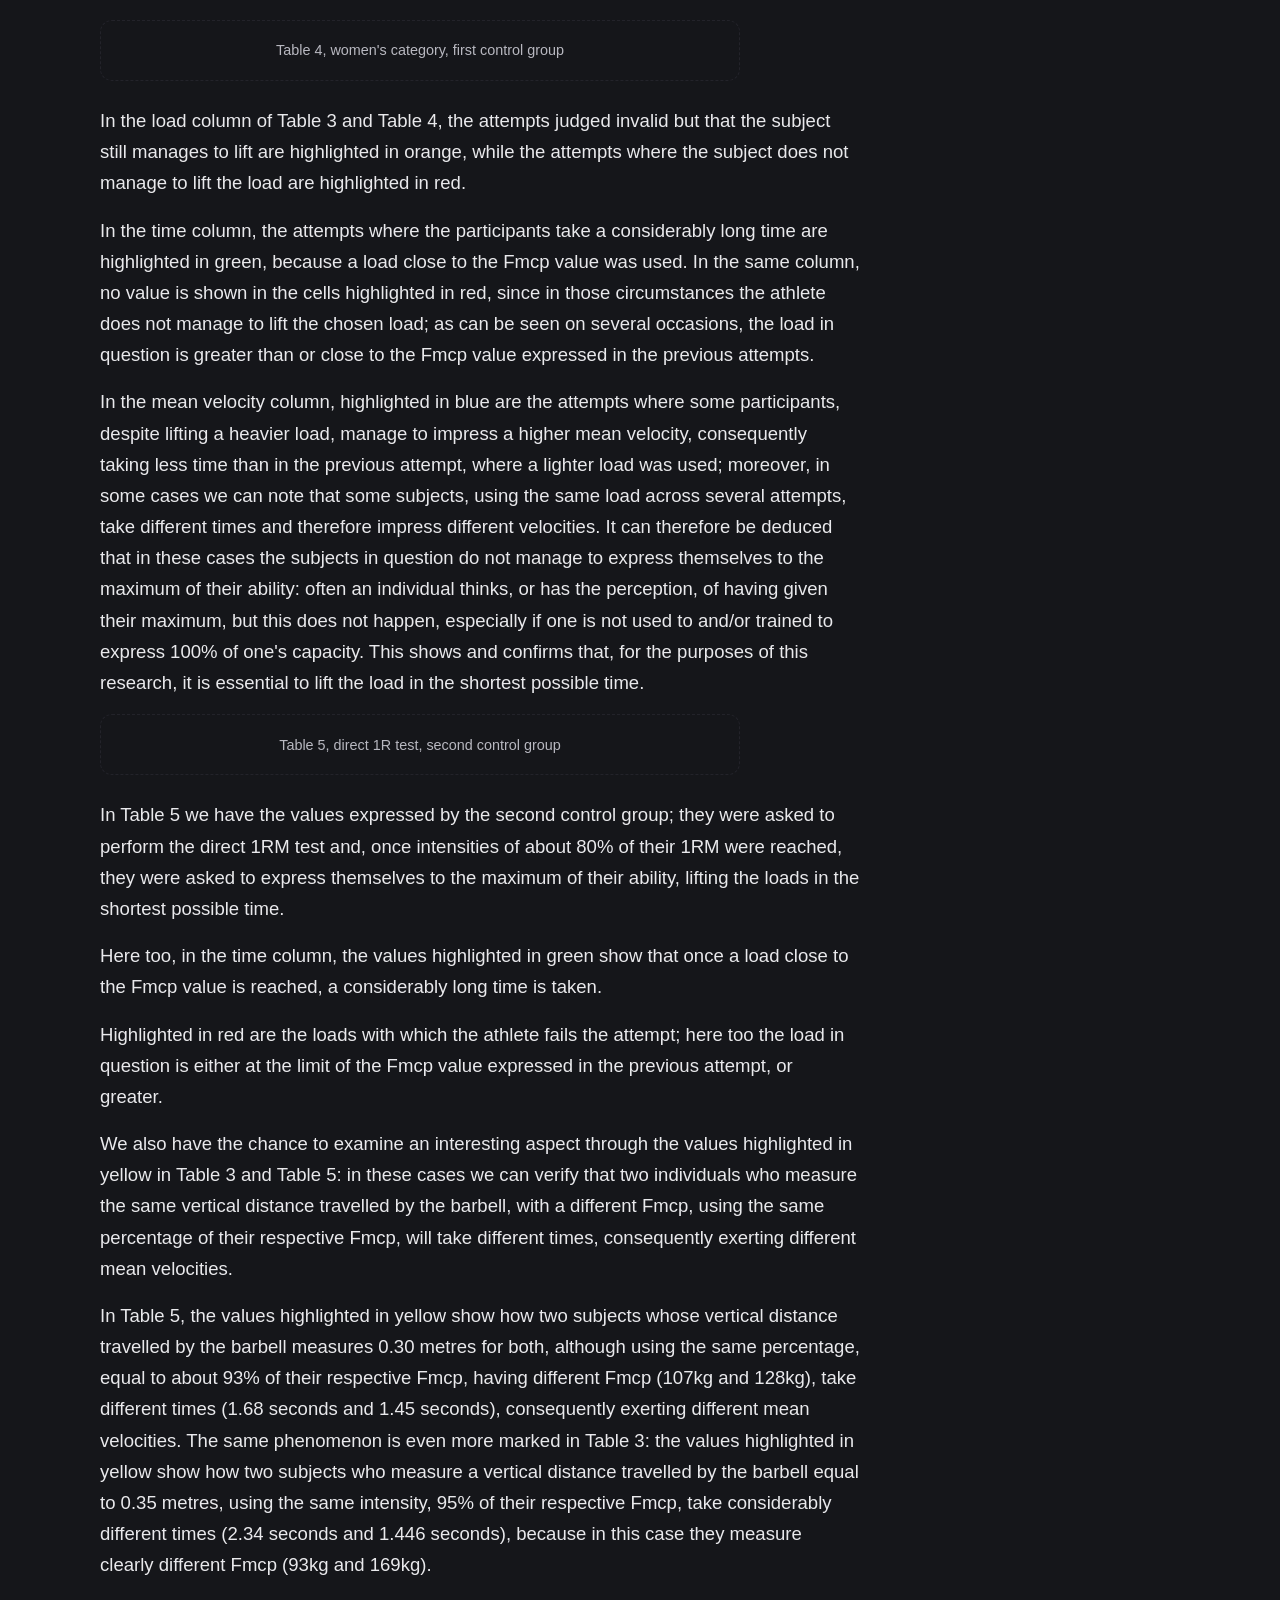
==== commit bf67ae8c: "Hero: replace with Giuseppe's new copy (headline, name, subheadline), IT and EN" ====
--- a/index.html
+++ b/index.html
@@ -35,10 +35,9 @@
     <main id="top">
       <!-- HERO -->
       <section class="hero">
-        <p class="eyebrow" data-i18n="hero.eyebrow"></p>
-        <h1 class="hero-name" data-i18n="hero.name"></h1>
-        <p class="hero-tagline" data-i18n="hero.tagline"></p>
-        <p class="hero-intro" data-i18n="hero.intro"></p>
+        <h1 class="hero-headline" data-i18n="hero.headline"></h1>
+        <p class="hero-name" data-i18n="hero.name"></p>
+        <p class="hero-subheadline" data-i18n="hero.subheadline"></p>
         <div class="cta-row">
           <a class="btn btn-primary" data-link="blog" data-i18n="hero.ctaBlog" href="#" target="_blank" rel="noopener noreferrer"></a>
           <a class="btn btn-ghost" href="#contact" data-i18n="hero.ctaContact"></a>
--- a/assets/css/styles.css
+++ b/assets/css/styles.css
@@ -80,24 +80,29 @@
   box-shadow: 0 10px 30px rgba(0, 0, 0, 0.5);
 }
 
-.eyebrow {
-  text-transform: uppercase;
-  letter-spacing: 0.22em;
-  font-size: 0.74rem;
-  font-weight: 700;
-  color: var(--accent);
-  margin: 0 0 1rem;
-}
-.hero-name {
-  /* NOTE: not uppercase, the name must read "Giuseppe Argentiero". */
-  font-size: clamp(2.4rem, 8vw, 5rem);
-  line-height: 1.04;
+.hero-headline {
+  /* Two lines, the break comes from the "\n" in content.js. */
+  white-space: pre-line;
+  font-size: clamp(2rem, 6.4vw, 4.2rem);
+  line-height: 1.06;
   letter-spacing: -0.02em;
   font-weight: 800;
   margin: 0;
-}
-.hero-tagline { font-size: clamp(1.1rem, 2.6vw, 1.5rem); margin: 1rem 0 0; }
-.hero-intro { color: var(--muted); max-width: 52ch; margin: 1.1rem auto 0; }
+  text-wrap: balance;
+}
+.hero-name {
+  /* NOTE: not uppercase, the name must read "Giuseppe Argentiero". */
+  font-size: clamp(1.15rem, 2.8vw, 1.6rem);
+  font-weight: 700;
+  letter-spacing: 0.01em;
+  margin: 1.5rem 0 0;
+}
+.hero-subheadline {
+  color: var(--muted);
+  max-width: 46rem;
+  margin: 0.6rem auto 0;
+  text-wrap: balance;
+}
 
 /* ---- Buttons ---- */
 .cta-row { margin-top: 2rem; display: flex; gap: 0.8rem; justify-content: center; flex-wrap: wrap; }
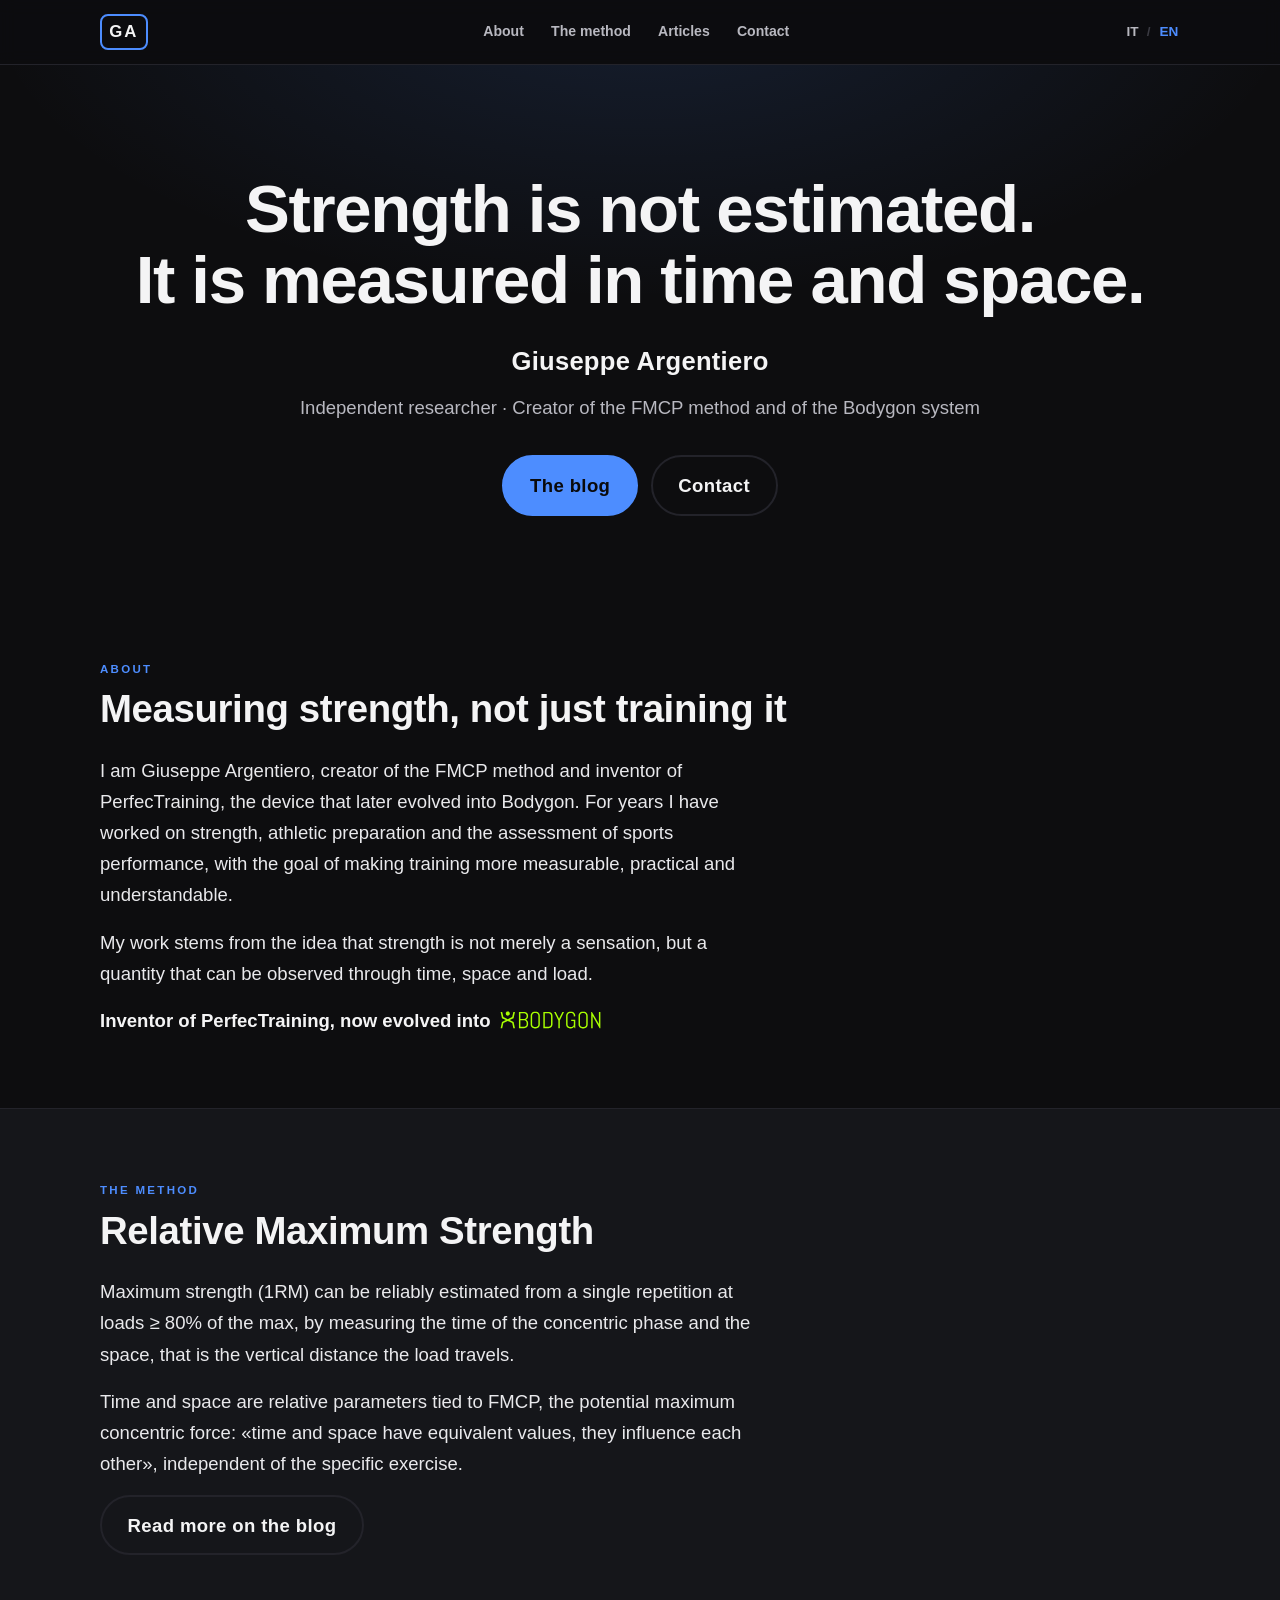
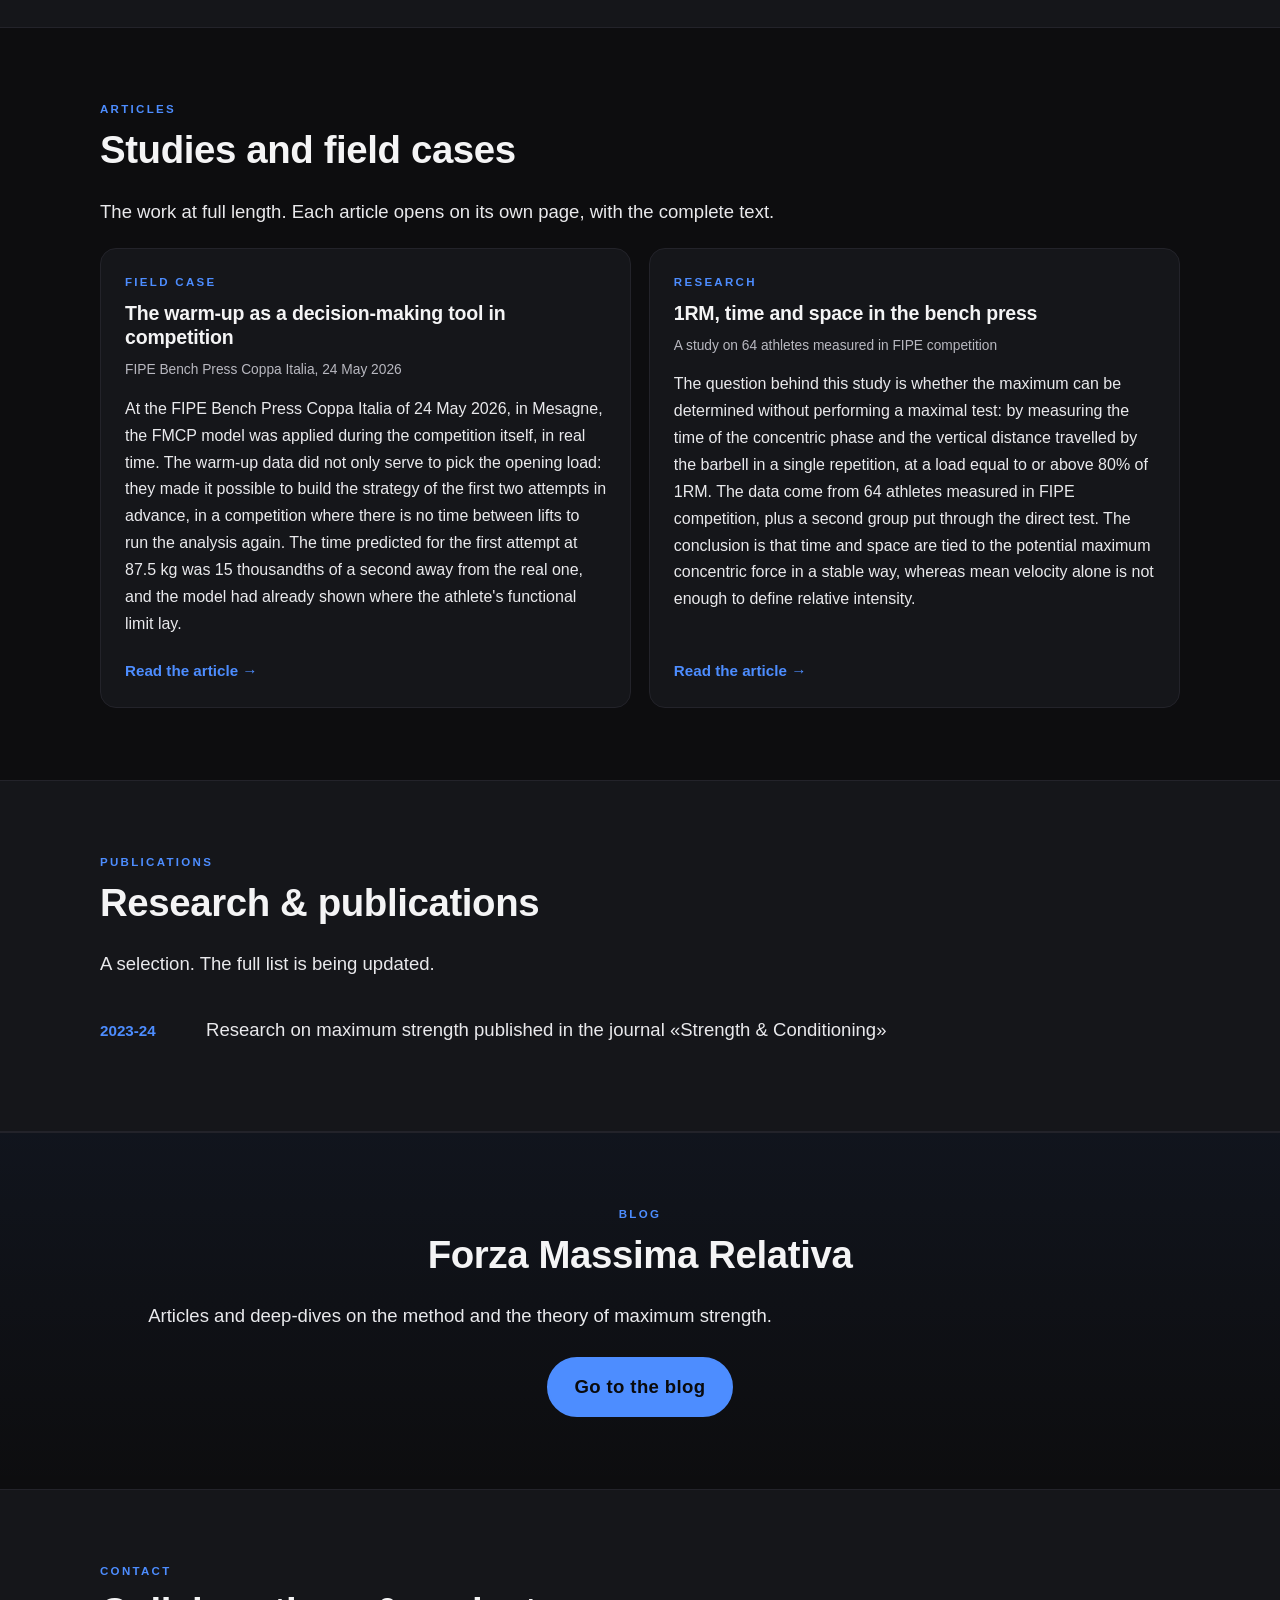
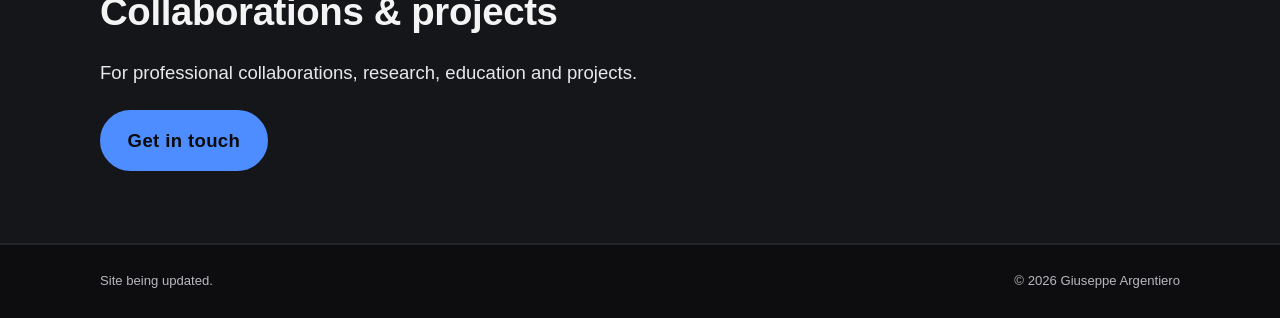
==== commit 18b6b132: "Split the long texts into article pages, add a nav menu and an article index on the home" ====
--- a/index.html
+++ b/index.html
@@ -20,11 +20,17 @@
     <meta property="og:title" content="Giuseppe Argentiero" />
     <meta property="og:description" content="" data-i18n-meta="seo.description" />
 
-    <link rel="stylesheet" href="./assets/css/styles.css" />
+    <link rel="stylesheet" href="./assets/css/styles.css?v=20260803" />
   </head>
   <body>
     <header class="nav">
       <a class="brand" href="#top" aria-label="Giuseppe Argentiero">GA</a>
+      <nav class="nav-links" id="menu">
+        <a href="#about" data-i18n="nav.about"></a>
+        <a href="#method" data-i18n="nav.method"></a>
+        <a href="#articles" data-i18n="nav.articles"></a>
+        <a href="#contact" data-i18n="nav.contact"></a>
+      </nav>
       <nav class="lang" aria-label="Language switch">
         <button type="button" data-lang="it">IT</button>
         <span class="lang-sep" aria-hidden="true">/</span>
@@ -71,28 +77,16 @@
         <a class="btn btn-ghost" data-link="blog" data-i18n="method.cta" href="#" target="_blank" rel="noopener noreferrer"></a>
       </section>
 
-      <!-- CASE STUDY (Giuseppe's verbatim case report, rendered from content.js) -->
-      <section class="section" id="case">
-        <p class="kicker" data-i18n="case.kicker"></p>
-        <h2 class="section-title" data-i18n="case.title"></h2>
-        <p class="case-subtitle" data-i18n="case.subtitle"></p>
-        <div class="case-article" id="case-article"></div>
-        <div class="case-gallery" id="case-gallery"></div>
-        <p class="case-photonote" data-i18n="case.photoNote"></p>
-      </section>
-
-      <!-- RESEARCH (Giuseppe's verbatim paper, rendered from content.js) -->
-      <section class="section section-alt" id="research">
-        <p class="kicker" data-i18n="research.kicker"></p>
-        <h2 class="section-title" data-i18n="research.title"></h2>
-        <p class="case-subtitle" data-i18n="research.subtitle"></p>
-        <blockquote class="pullquote" data-i18n="research.quote"></blockquote>
-        <div class="case-article" id="research-article"></div>
-        <p class="case-photonote" data-i18n="research.figureNote"></p>
+      <!-- ARTICLES (index only: the full texts live on their own pages) -->
+      <section class="section" id="articles">
+        <p class="kicker" data-i18n="articles.kicker"></p>
+        <h2 class="section-title" data-i18n="articles.title"></h2>
+        <p class="books-intro" data-i18n="articles.intro"></p>
+        <div class="art-list" id="articles-list"></div>
       </section>
 
       <!-- PUBLICATIONS (hidden until items exist) -->
-      <section class="section" id="publications">
+      <section class="section section-alt" id="publications">
         <p class="kicker" data-i18n="publications.kicker"></p>
         <h2 class="section-title" data-i18n="publications.title"></h2>
         <p class="books-intro" data-i18n="publications.intro"></p>
@@ -121,7 +115,9 @@
       <span class="footer-copy">© <span id="year"></span> Giuseppe Argentiero</span>
     </footer>
 
-    <script src="./assets/js/content.js"></script>
-    <script src="./assets/js/main.js"></script>
+    <!-- ?v= busts the 10-minute GitHub Pages cache: bump it (all pages) on every
+         deploy that touches content.js, main.js or styles.css. -->
+    <script src="./assets/js/content.js?v=20260803"></script>
+    <script src="./assets/js/main.js?v=20260803"></script>
   </body>
 </html>
--- a/assets/css/styles.css
+++ b/assets/css/styles.css
@@ -55,6 +55,24 @@
   border-radius: 8px;
   padding: 0.1rem 0.45rem;
 }
+.nav-links { display: flex; align-items: center; gap: clamp(0.8rem, 2.4vw, 1.7rem); }
+.nav-links a {
+  text-decoration: none;
+  color: var(--muted);
+  font-size: 0.88rem;
+  font-weight: 600;
+  white-space: nowrap;
+  transition: color 0.15s ease;
+}
+.nav-links a:hover { color: var(--fg); }
+
+/* Under ~700px the links drop to their own centered row, so nothing squeezes. */
+@media (max-width: 700px) {
+  .nav { flex-wrap: wrap; row-gap: 0.55rem; }
+  .nav-links { order: 3; width: 100%; justify-content: center; border-top: 1px solid var(--line); padding-top: 0.55rem; }
+  .nav-links a { font-size: 0.82rem; }
+}
+
 .lang { display: flex; align-items: center; gap: 0.4rem; font-size: 0.85rem; font-weight: 700; letter-spacing: 0.08em; }
 .lang button { background: none; border: none; color: var(--muted); cursor: pointer; font: inherit; padding: 0.2rem 0.1rem; transition: color 0.15s ease; }
 .lang button:hover { color: var(--fg); }
@@ -169,6 +187,51 @@
 .chip-list li { background: var(--bg); border: 1px solid var(--line); border-radius: 999px; padding: 0.5rem 1.1rem; font-weight: 600; font-size: 0.95rem; }
 
 .books-intro { color: #e9e9ec; margin: 0 0 1.3rem; }
+
+/* Article index (home): one card per article, summary + link to the full text */
+/* Cards stretch to the tallest one, so every "read the article" link lines up. */
+/* min() keeps the single column from overflowing viewports narrower than 310px. */
+.art-list { display: grid; gap: 1.1rem; grid-template-columns: repeat(auto-fit, minmax(min(310px, 100%), 1fr)); }
+.art-card {
+  background: var(--bg-soft);
+  border: 1px solid var(--line);
+  border-radius: 16px;
+  padding: 1.5rem;
+  display: flex;
+  flex-direction: column;
+  gap: 0.55rem;
+  transition: border-color 0.15s ease, transform 0.15s ease;
+}
+.art-card:hover { border-color: var(--accent); transform: translateY(-2px); }
+.art-card .kicker { margin: 0; }
+.art-card-title { font-size: 1.22rem; line-height: 1.25; font-weight: 800; margin: 0; letter-spacing: -0.01em; }
+.art-card-meta { margin: 0; color: var(--muted); font-size: 0.86rem; }
+.art-card-summary { margin: 0.35rem 0 0; color: #e9e9ec; font-size: 1rem; }
+.art-card-link {
+  margin-top: auto;
+  padding-top: 0.7rem;
+  color: var(--accent);
+  font-weight: 700;
+  text-decoration: none;
+  font-size: 0.95rem;
+}
+.art-card-link::after { content: " \2192"; }
+.art-card-link:hover { text-decoration: underline; }
+
+/* Article page (one of Giuseppe's texts, in full) */
+.article-page { max-width: none; }
+.article-page .section-title { max-width: 760px; font-size: clamp(1.5rem, 3.4vw, 2.1rem); }
+.back-link {
+  display: inline-block;
+  margin: 0 0 1.4rem;
+  color: var(--muted);
+  text-decoration: none;
+  font-size: 0.88rem;
+  font-weight: 600;
+}
+.back-link::before { content: "\2190  "; }
+.back-link:hover { color: var(--accent); }
+.article-foot { margin: 2.6rem 0 0; padding-top: 1.6rem; border-top: 1px solid var(--line); max-width: 760px; }
 
 /* Case-study (Giuseppe's verbatim report) */
 .case-subtitle { color: var(--muted); font-size: 1.05rem; margin: 0 0 1.6rem; max-width: 760px; }
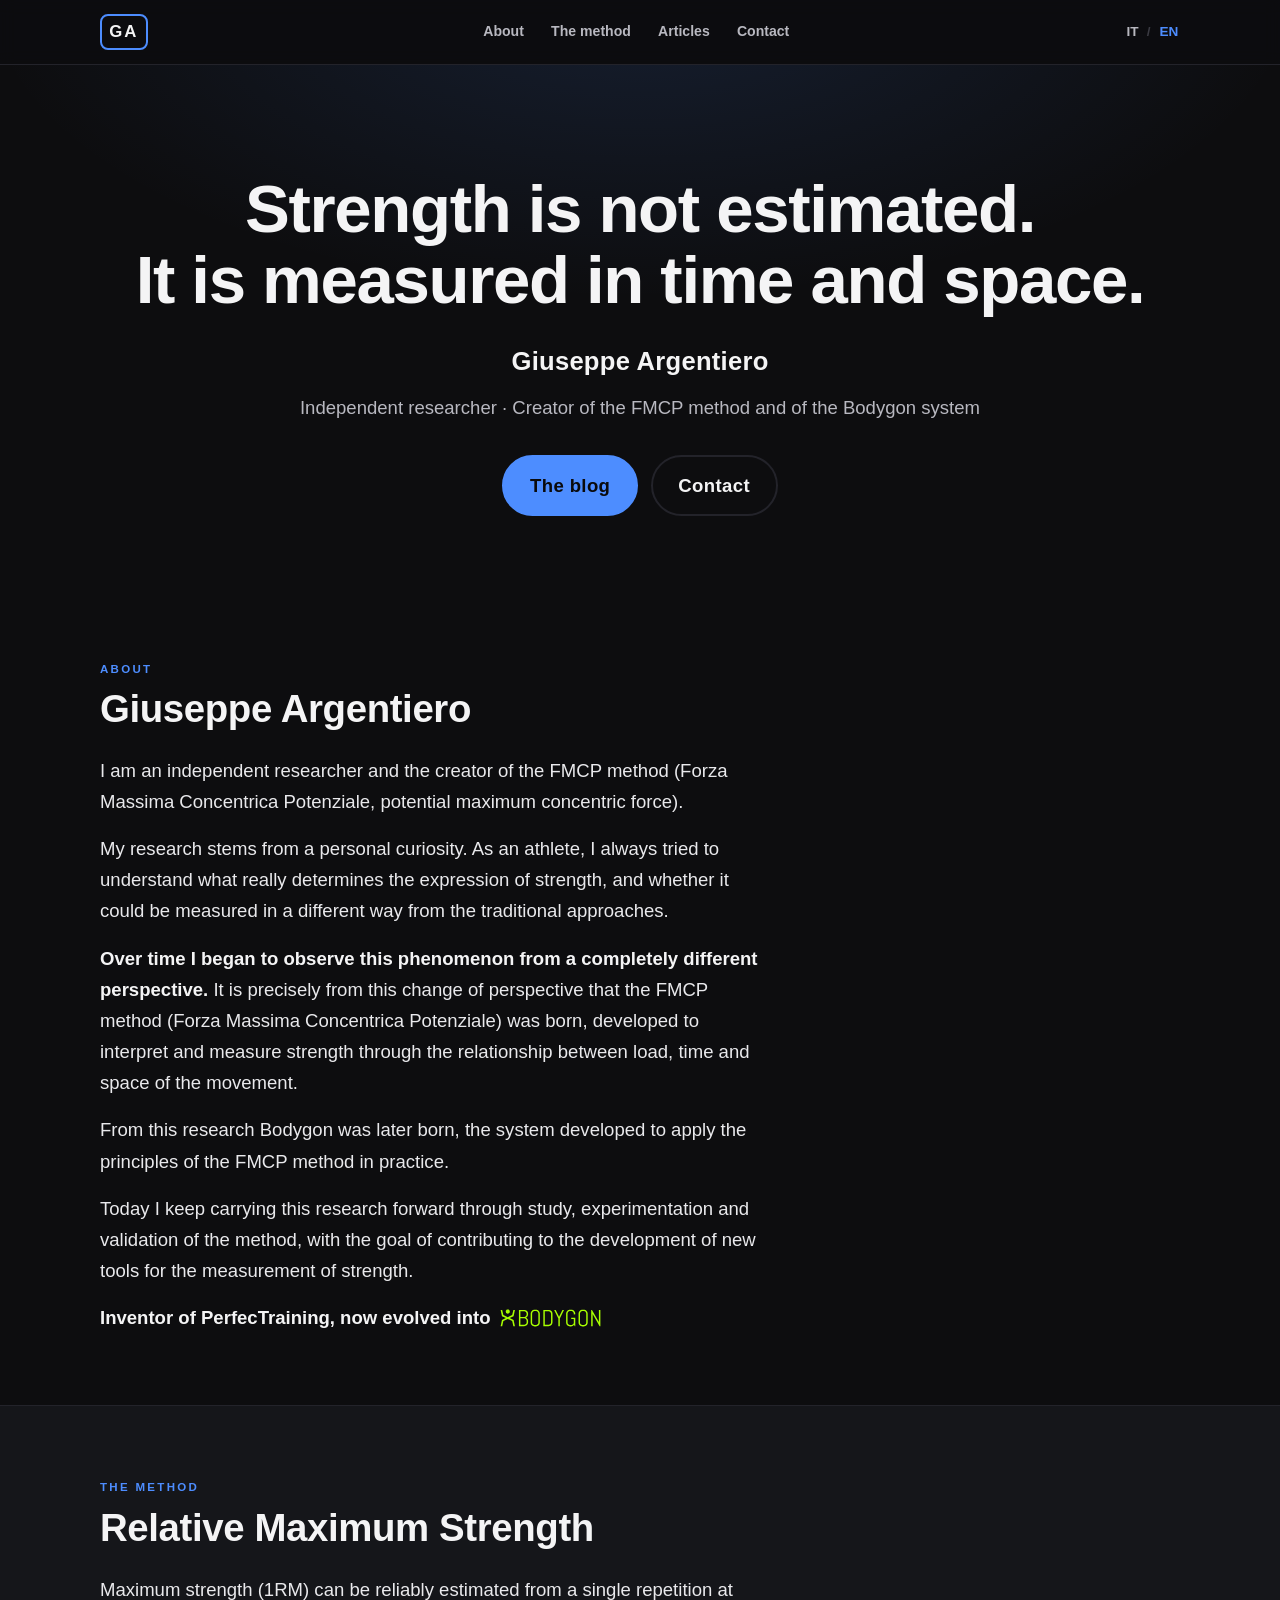
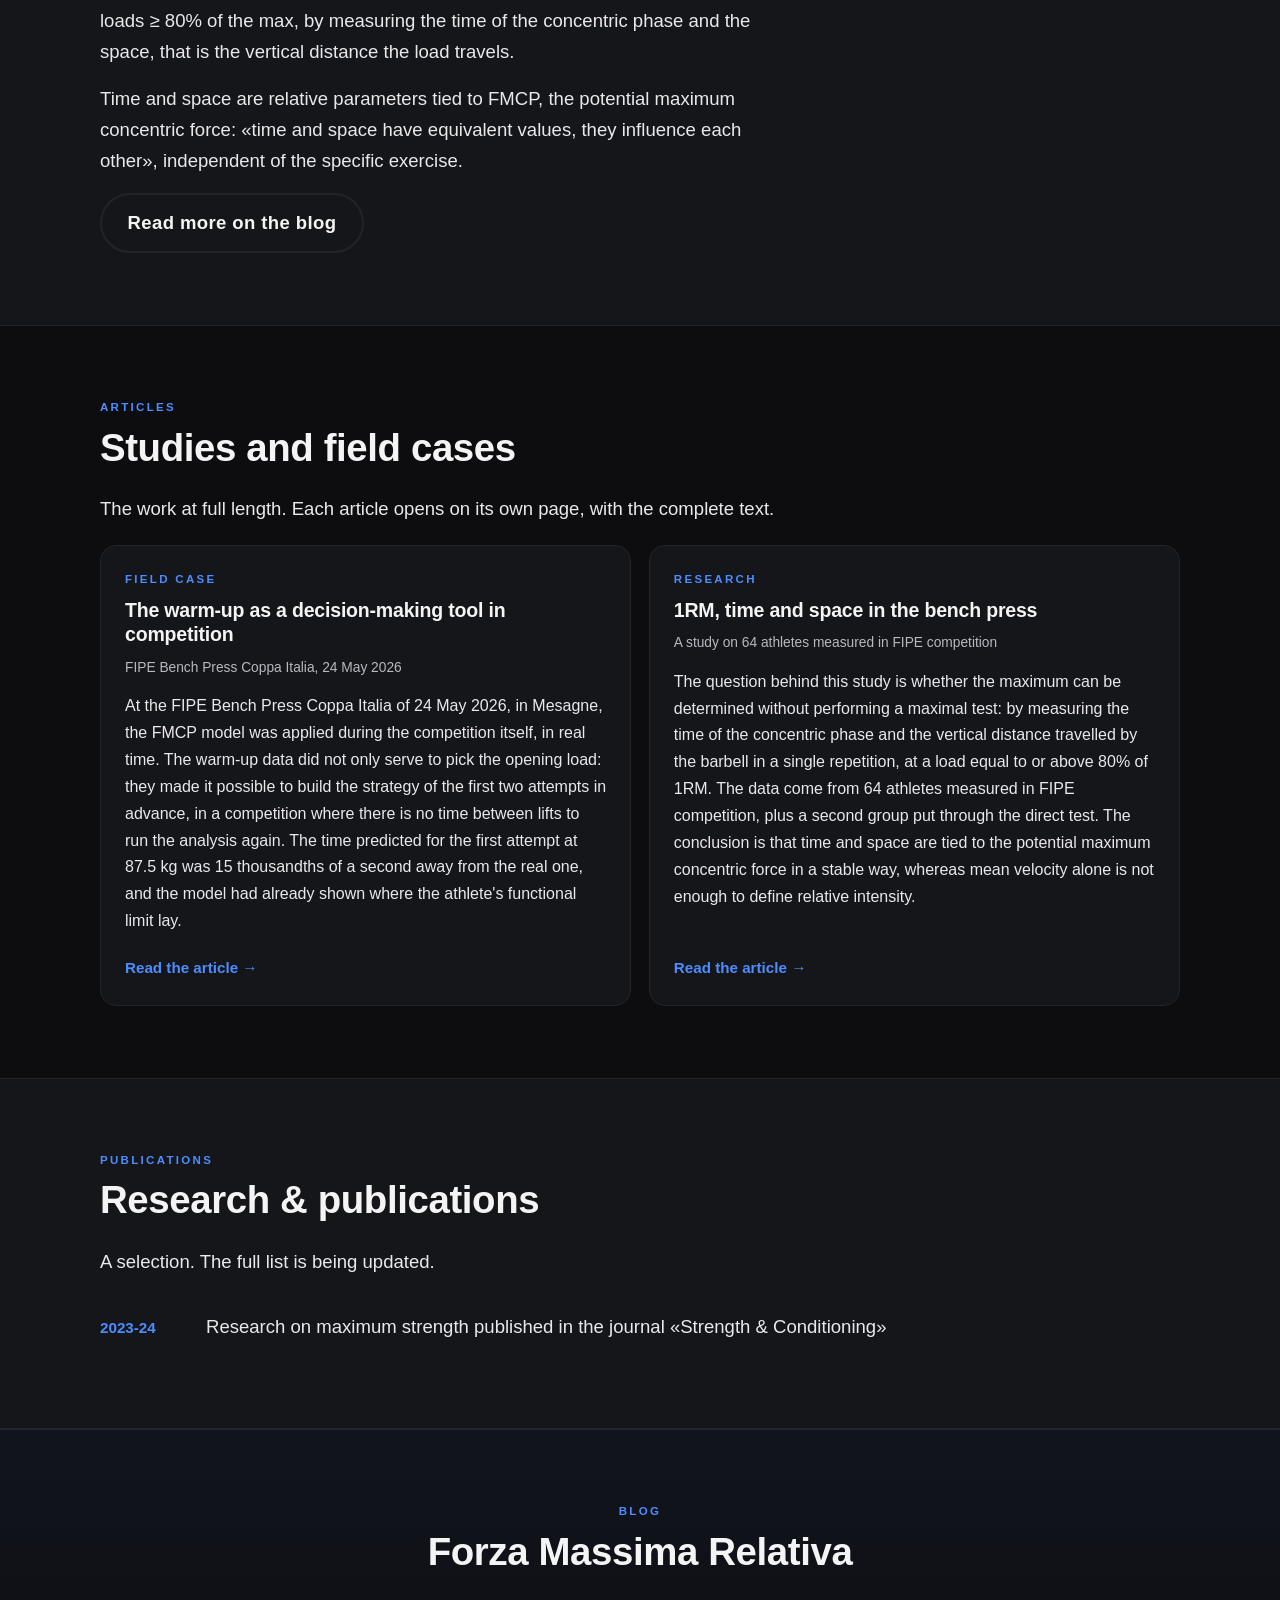
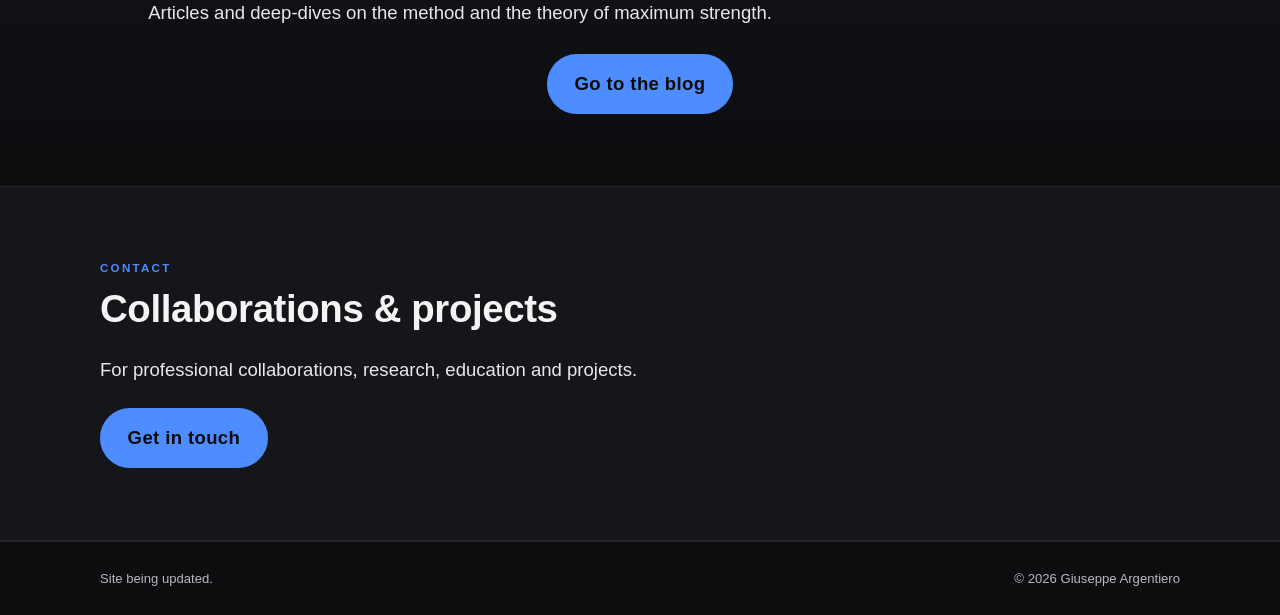
==== commit 6d280567: "About: replace the bio with Giuseppe's new text (IT + EN), with the bold sentence he asked for" ====
--- a/index.html
+++ b/index.html
@@ -20,7 +20,7 @@
     <meta property="og:title" content="Giuseppe Argentiero" />
     <meta property="og:description" content="" data-i18n-meta="seo.description" />
 
-    <link rel="stylesheet" href="./assets/css/styles.css?v=20260803" />
+    <link rel="stylesheet" href="./assets/css/styles.css?v=20260811" />
   </head>
   <body>
     <header class="nav">
@@ -54,10 +54,7 @@
       <section class="section" id="about">
         <p class="kicker" data-i18n="about.kicker"></p>
         <h2 class="section-title" data-i18n="about.title"></h2>
-        <div class="about-text">
-          <p data-i18n="about.p1"></p>
-          <p data-i18n="about.p2"></p>
-        </div>
+        <div class="about-text" id="about-text"></div>
         <p class="about-note">
           <span data-i18n="about.bodygonLink"></span>
           <a class="hl-logo" data-link="bodygon" href="#" target="_blank" rel="noopener noreferrer" aria-label="Bodygon">
@@ -117,7 +114,7 @@
 
     <!-- ?v= busts the 10-minute GitHub Pages cache: bump it (all pages) on every
          deploy that touches content.js, main.js or styles.css. -->
-    <script src="./assets/js/content.js?v=20260803"></script>
-    <script src="./assets/js/main.js?v=20260803"></script>
+    <script src="./assets/js/content.js?v=20260811"></script>
+    <script src="./assets/js/main.js?v=20260811"></script>
   </body>
 </html>
--- a/assets/css/styles.css
+++ b/assets/css/styles.css
@@ -150,6 +150,7 @@
 /* Text blocks (about, method) */
 .about-text { max-width: 64ch; }
 .about-text p { margin: 0 0 1rem; color: #e9e9ec; }
+.about-text strong { color: var(--fg); font-weight: 700; }
 .about-note { margin: 0.9rem 0 0; display: flex; flex-wrap: wrap; align-items: center; gap: 0.55rem; font-weight: 700; }
 .hl-logo { display: inline-flex; align-items: center; line-height: 0; transition: transform 0.15s ease; }
 .hl-logo:hover { transform: translateY(-1px); }
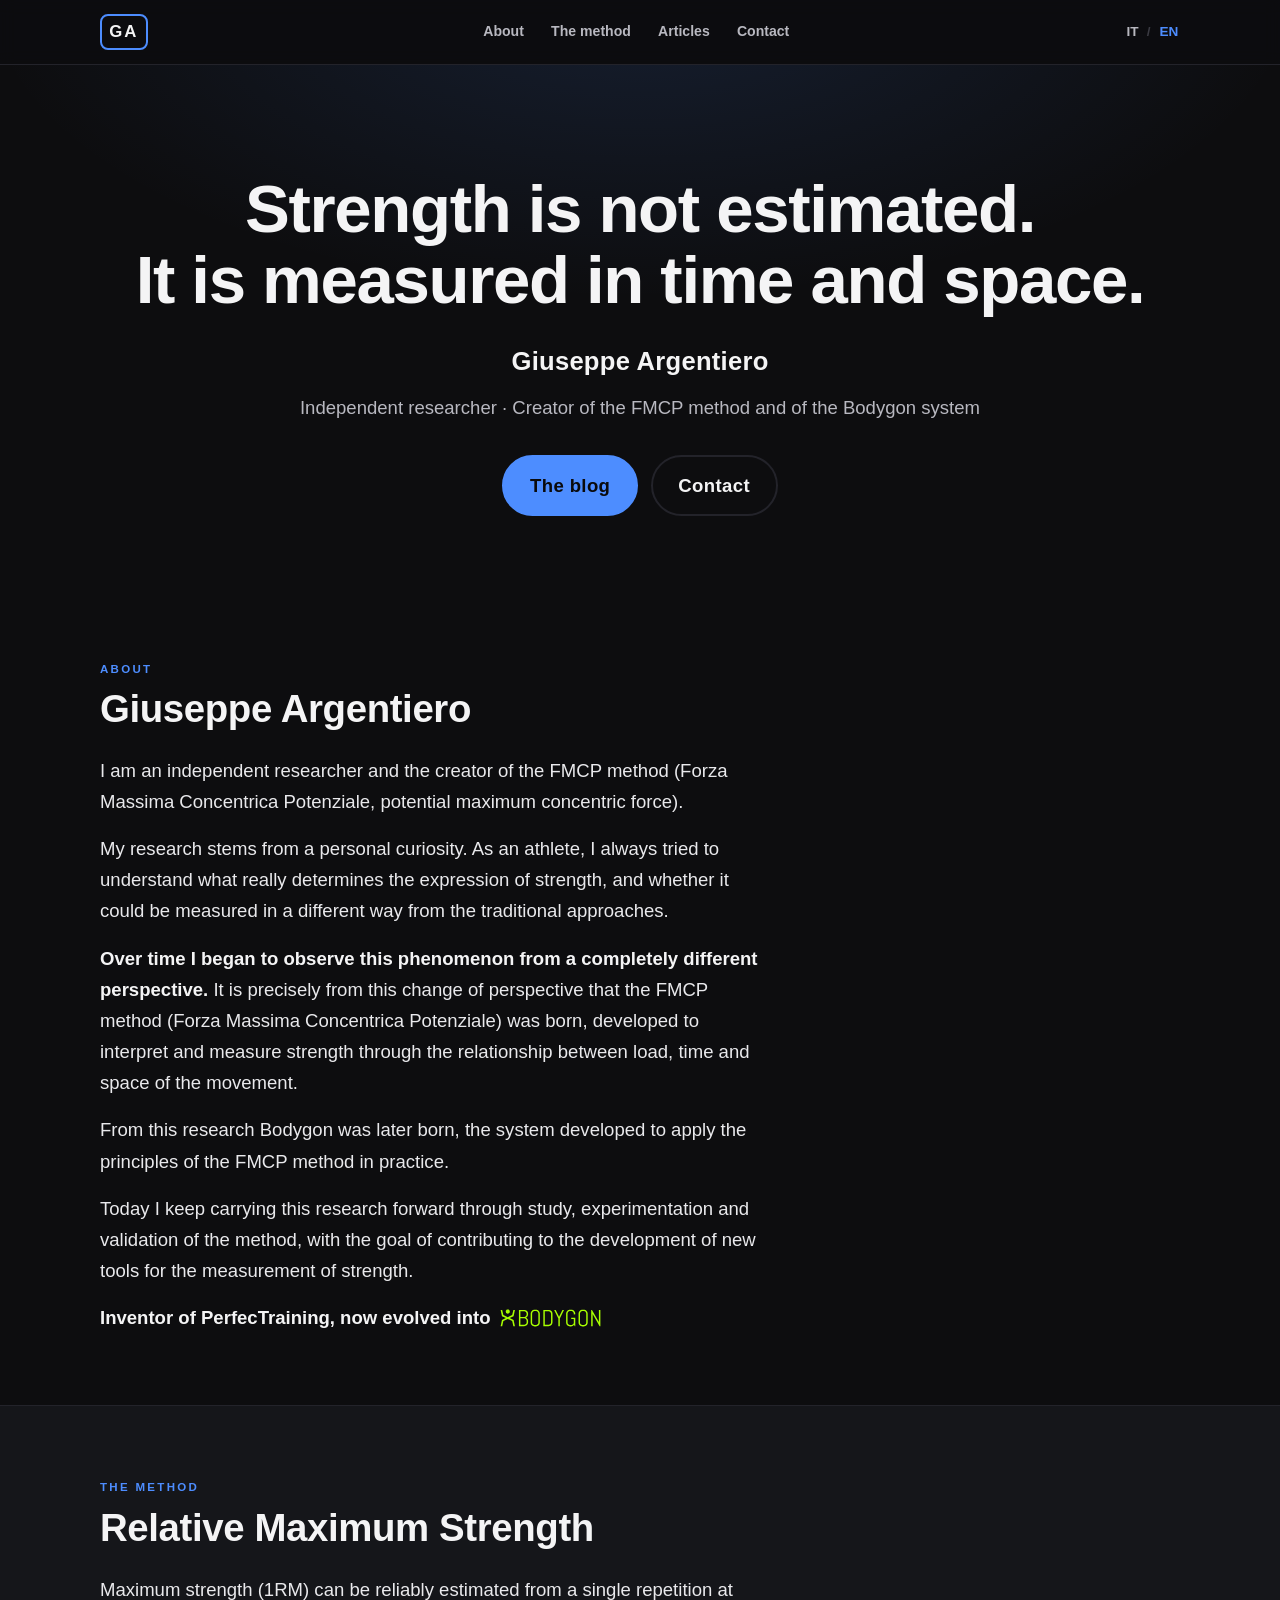
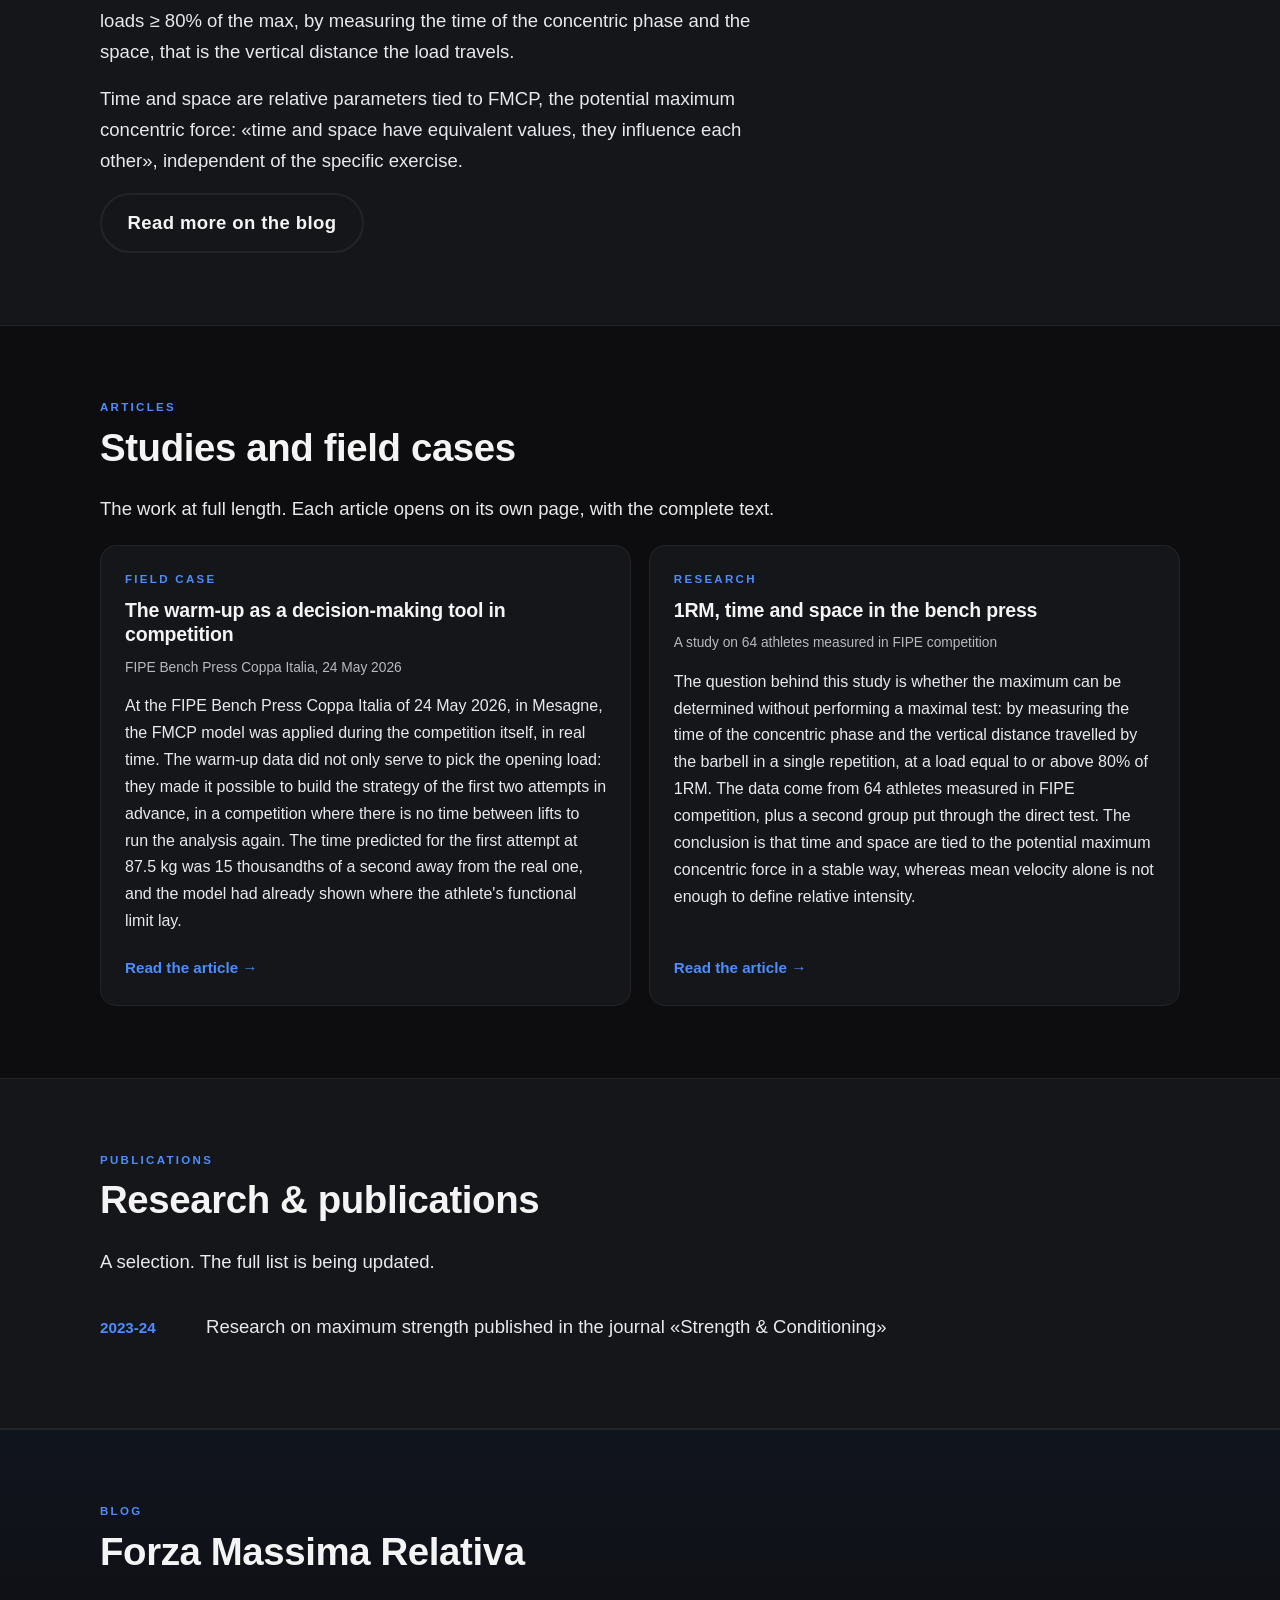
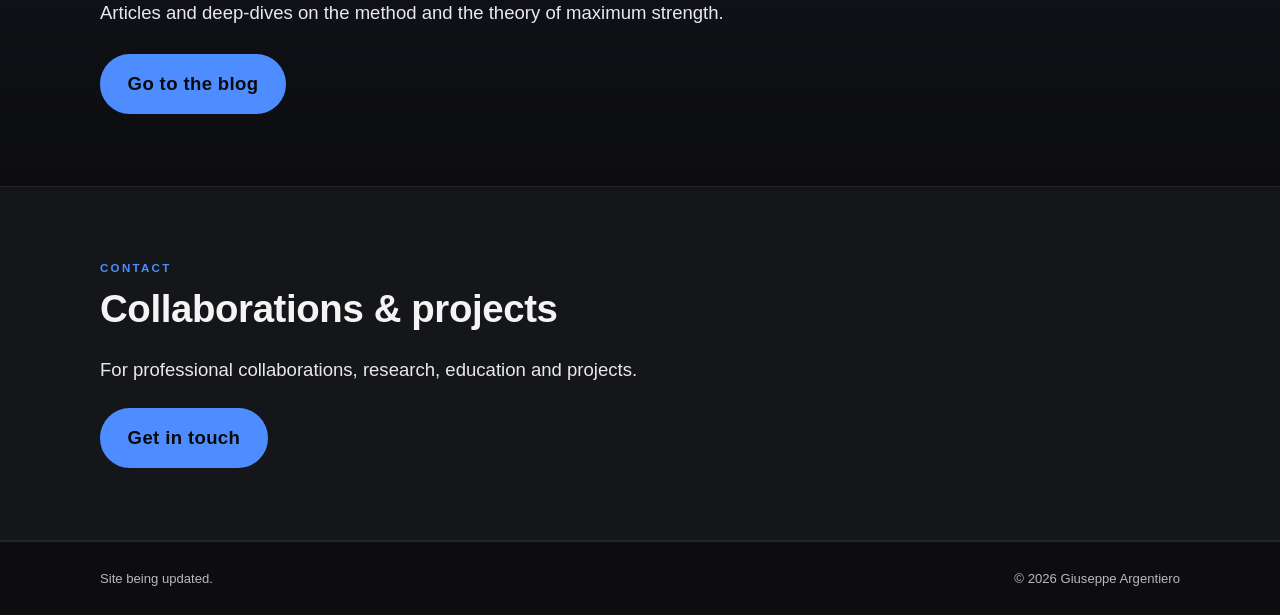
==== commit 0f8760f9: "Blog band: align it left like every other section" ====
--- a/index.html
+++ b/index.html
@@ -20,7 +20,7 @@
     <meta property="og:title" content="Giuseppe Argentiero" />
     <meta property="og:description" content="" data-i18n-meta="seo.description" />
 
-    <link rel="stylesheet" href="./assets/css/styles.css?v=20260811" />
+    <link rel="stylesheet" href="./assets/css/styles.css?v=20260811b" />
   </head>
   <body>
     <header class="nav">
@@ -114,7 +114,7 @@
 
     <!-- ?v= busts the 10-minute GitHub Pages cache: bump it (all pages) on every
          deploy that touches content.js, main.js or styles.css. -->
-    <script src="./assets/js/content.js?v=20260811"></script>
-    <script src="./assets/js/main.js?v=20260811"></script>
+    <script src="./assets/js/content.js?v=20260811b"></script>
+    <script src="./assets/js/main.js?v=20260811b"></script>
   </body>
 </html>
--- a/assets/css/styles.css
+++ b/assets/css/styles.css
@@ -163,9 +163,10 @@
 .card h3 { margin: 0 0 0.5rem; font-size: 1.05rem; }
 .card p { margin: 0; color: #d2d2d8; font-size: 1rem; }
 
-/* Blog band */
-.book-band { max-width: none; background: linear-gradient(180deg, rgba(77,141,255,0.06), transparent); border-top: 1px solid var(--line); text-align: center; }
-.book-band > * { max-width: 720px; margin-left: auto; margin-right: auto; }
+/* Blog band. Left aligned like every other section: it sits mid-page, so
+   centering it broke the shared left edge. */
+.book-band { max-width: none; background: linear-gradient(180deg, rgba(77,141,255,0.06), transparent); border-top: 1px solid var(--line); }
+.book-band > * { max-width: 720px; }
 .book-text { color: #e9e9ec; margin: 0 0 1.6rem; }
 
 /* Education / publications timeline */
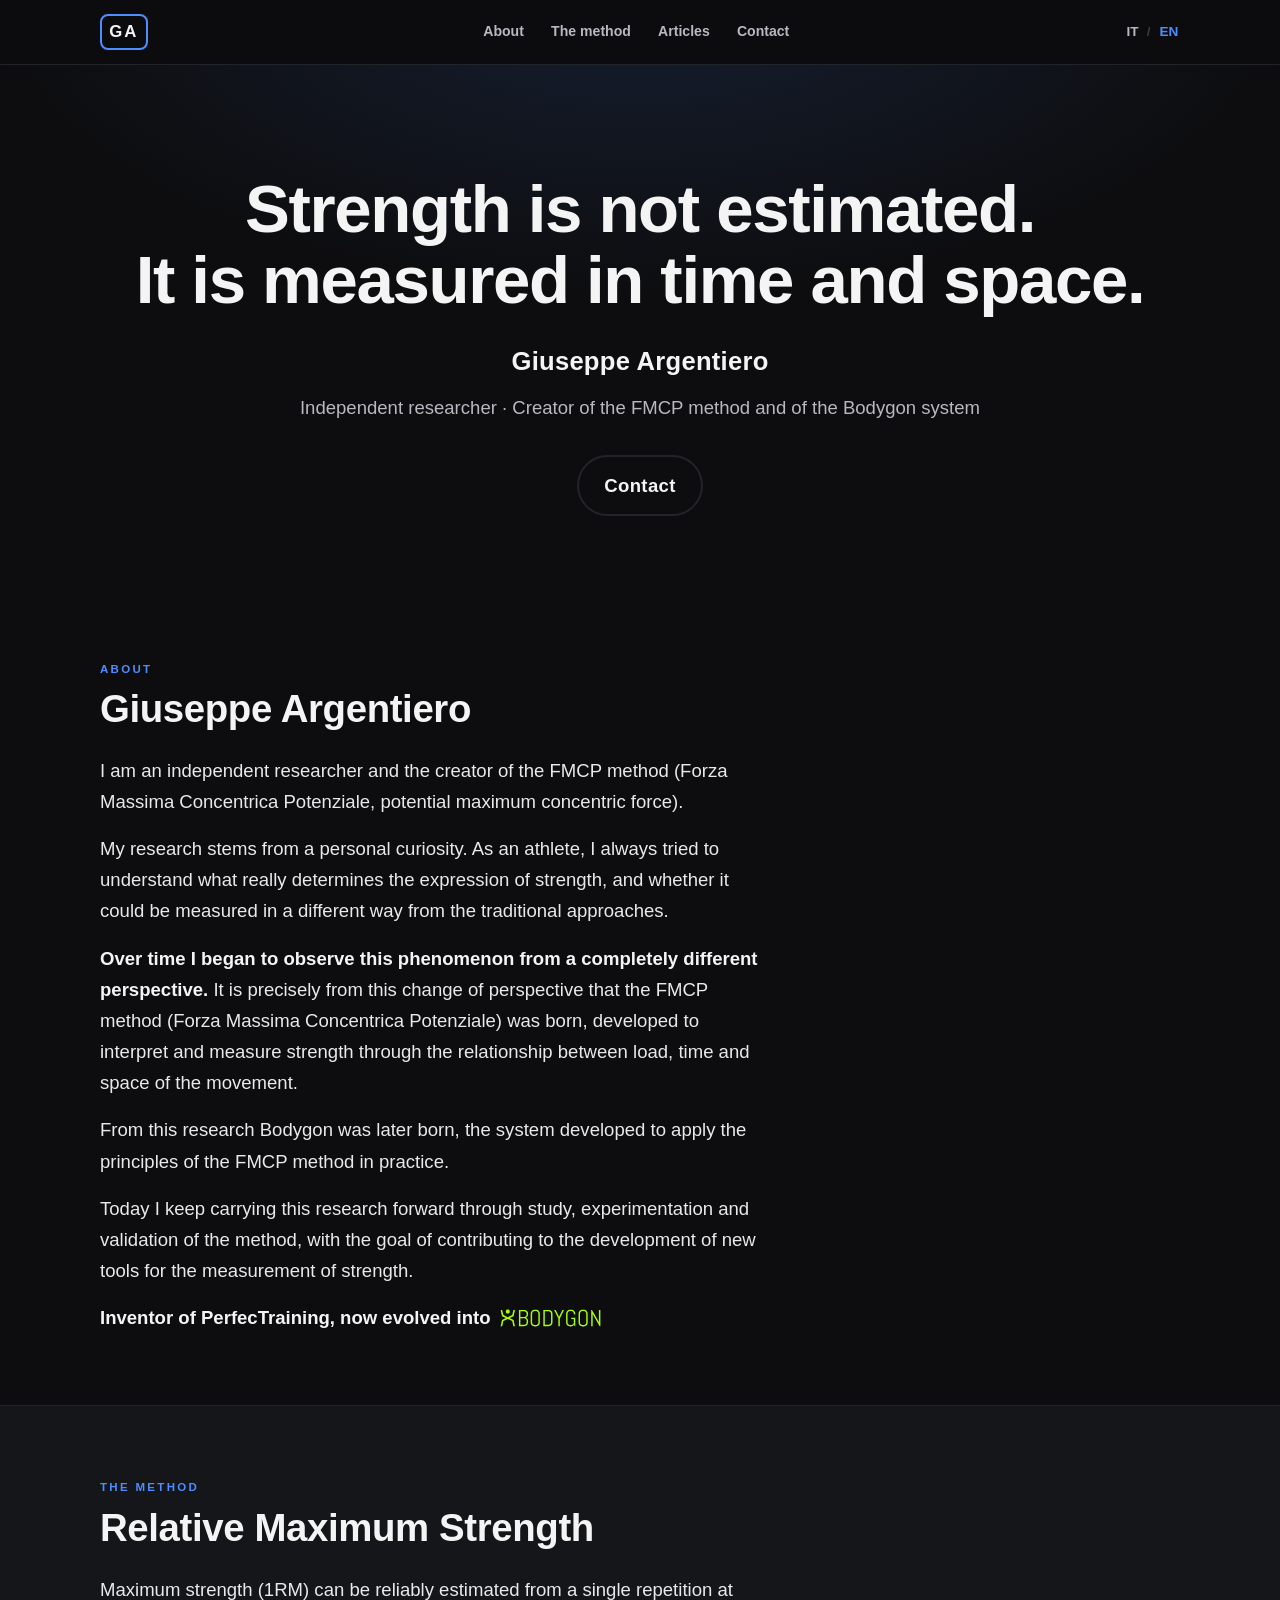
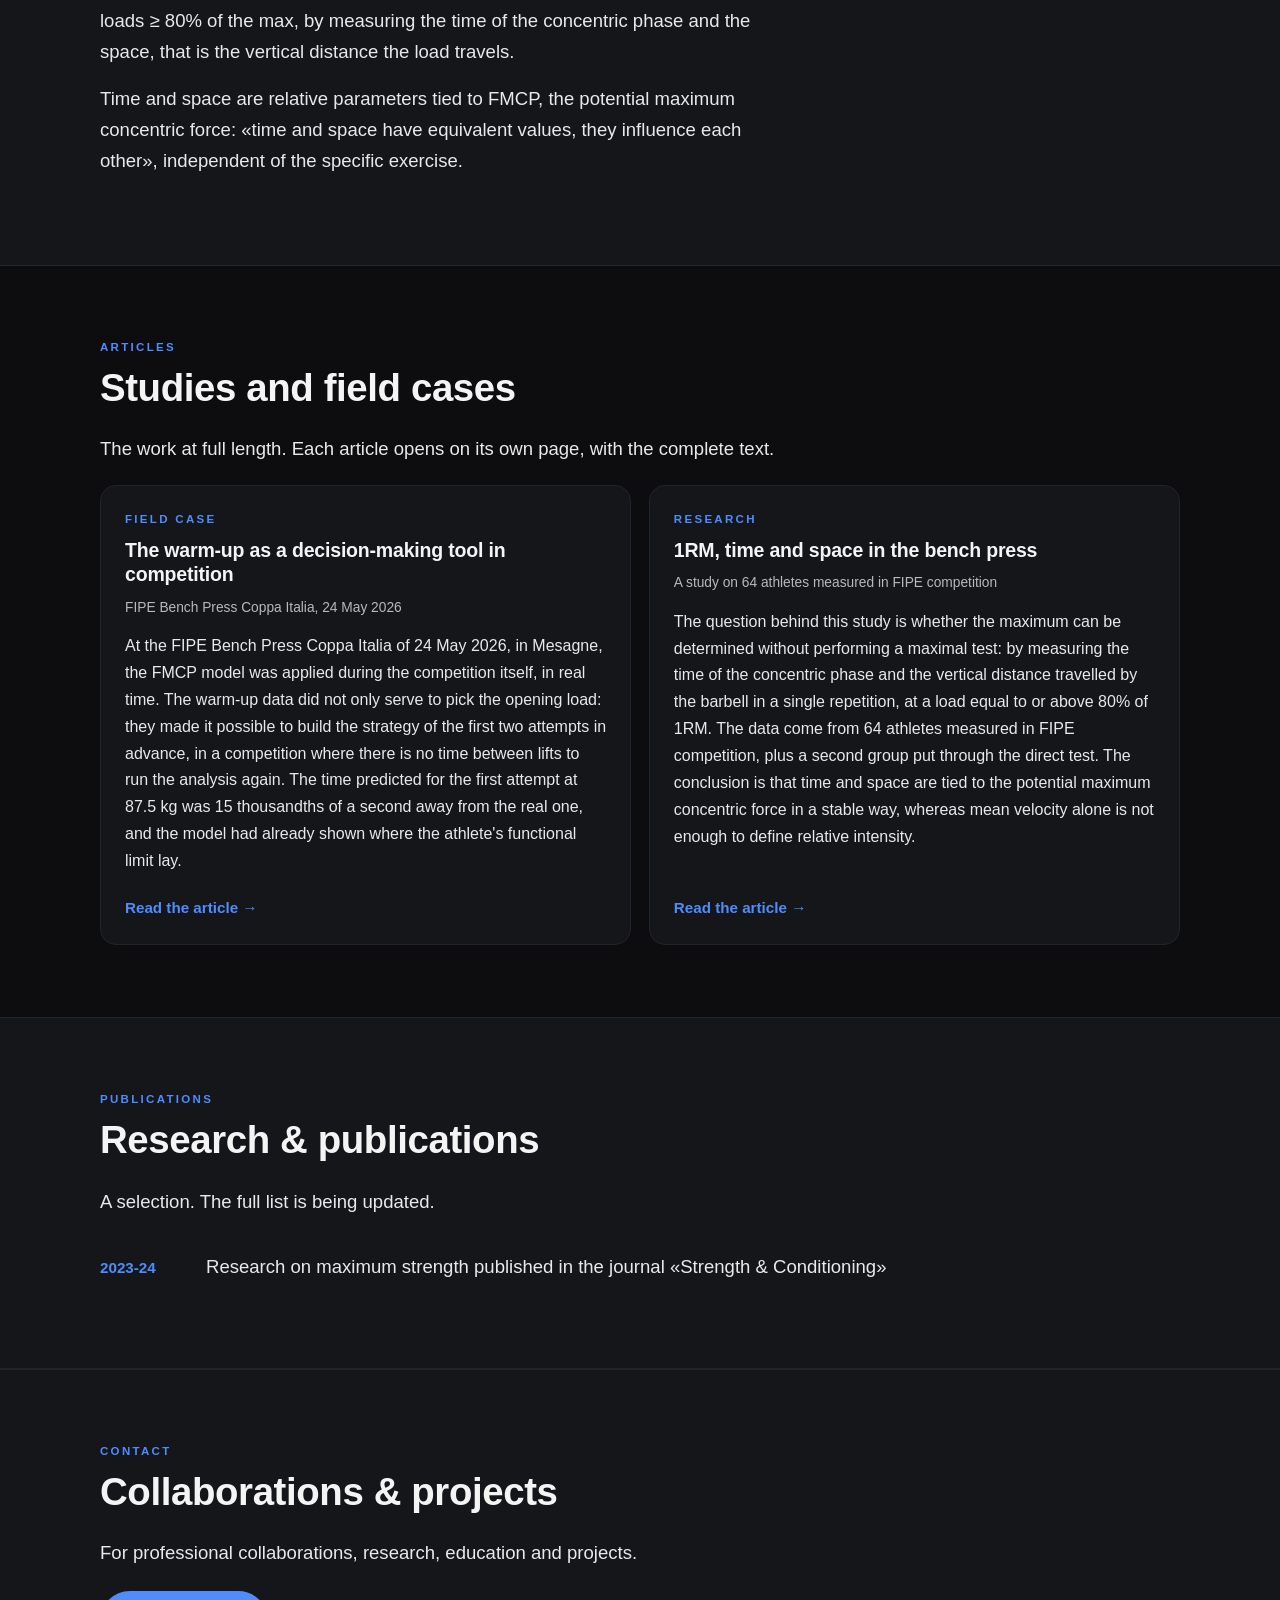
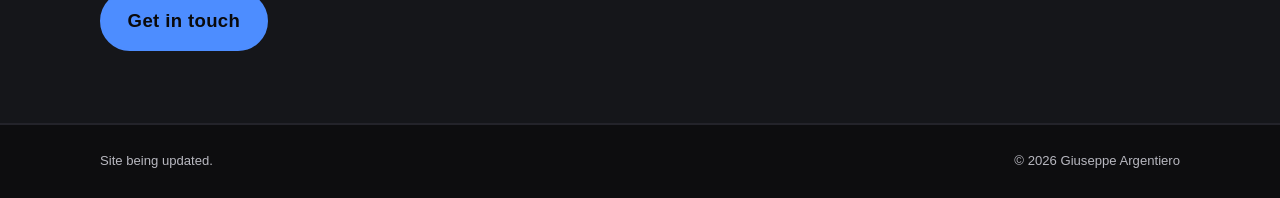
==== commit d227ddd8: "Drop the lapsed blog domain: no blog links, contact email argento977@libero.it" ====
--- a/index.html
+++ b/index.html
@@ -20,7 +20,7 @@
     <meta property="og:title" content="Giuseppe Argentiero" />
     <meta property="og:description" content="" data-i18n-meta="seo.description" />
 
-    <link rel="stylesheet" href="./assets/css/styles.css?v=20260811b" />
+    <link rel="stylesheet" href="./assets/css/styles.css?v=20261022a" />
   </head>
   <body>
     <header class="nav">
@@ -29,7 +29,7 @@
         <a href="#about" data-i18n="nav.about"></a>
         <a href="#method" data-i18n="nav.method"></a>
         <a href="#articles" data-i18n="nav.articles"></a>
-        <a href="#contact" data-i18n="nav.contact"></a>
+        <a href="#contact" data-needs-link="email" data-i18n="nav.contact"></a>
       </nav>
       <nav class="lang" aria-label="Language switch">
         <button type="button" data-lang="it">IT</button>
@@ -46,7 +46,7 @@
         <p class="hero-subheadline" data-i18n="hero.subheadline"></p>
         <div class="cta-row">
           <a class="btn btn-primary" data-link="blog" data-i18n="hero.ctaBlog" href="#" target="_blank" rel="noopener noreferrer"></a>
-          <a class="btn btn-ghost" href="#contact" data-i18n="hero.ctaContact"></a>
+          <a class="btn btn-ghost" href="#contact" data-needs-link="email" data-i18n="hero.ctaContact"></a>
         </div>
       </section>
 
@@ -90,16 +90,8 @@
         <ul class="edu-list" id="publications-list"></ul>
       </section>
 
-      <!-- BLOG -->
-      <section class="section book-band" id="blog">
-        <p class="kicker" data-i18n="blog.kicker"></p>
-        <h2 class="section-title" data-i18n="blog.title"></h2>
-        <p class="book-text" data-i18n="blog.text"></p>
-        <a class="btn btn-primary" data-link="blog" data-i18n="blog.cta" href="#" target="_blank" rel="noopener noreferrer"></a>
-      </section>
-
       <!-- CONTACT -->
-      <section class="section section-alt" id="contact">
+      <section class="section section-alt" id="contact" data-needs-link="email">
         <p class="kicker" data-i18n="contact.kicker"></p>
         <h2 class="section-title" data-i18n="contact.title"></h2>
         <p class="contact-text" data-i18n="contact.text"></p>
@@ -114,7 +106,7 @@
 
     <!-- ?v= busts the 10-minute GitHub Pages cache: bump it (all pages) on every
          deploy that touches content.js, main.js or styles.css. -->
-    <script src="./assets/js/content.js?v=20260811b"></script>
-    <script src="./assets/js/main.js?v=20260811b"></script>
+    <script src="./assets/js/content.js?v=20261022a"></script>
+    <script src="./assets/js/main.js?v=20261022a"></script>
   </body>
 </html>
